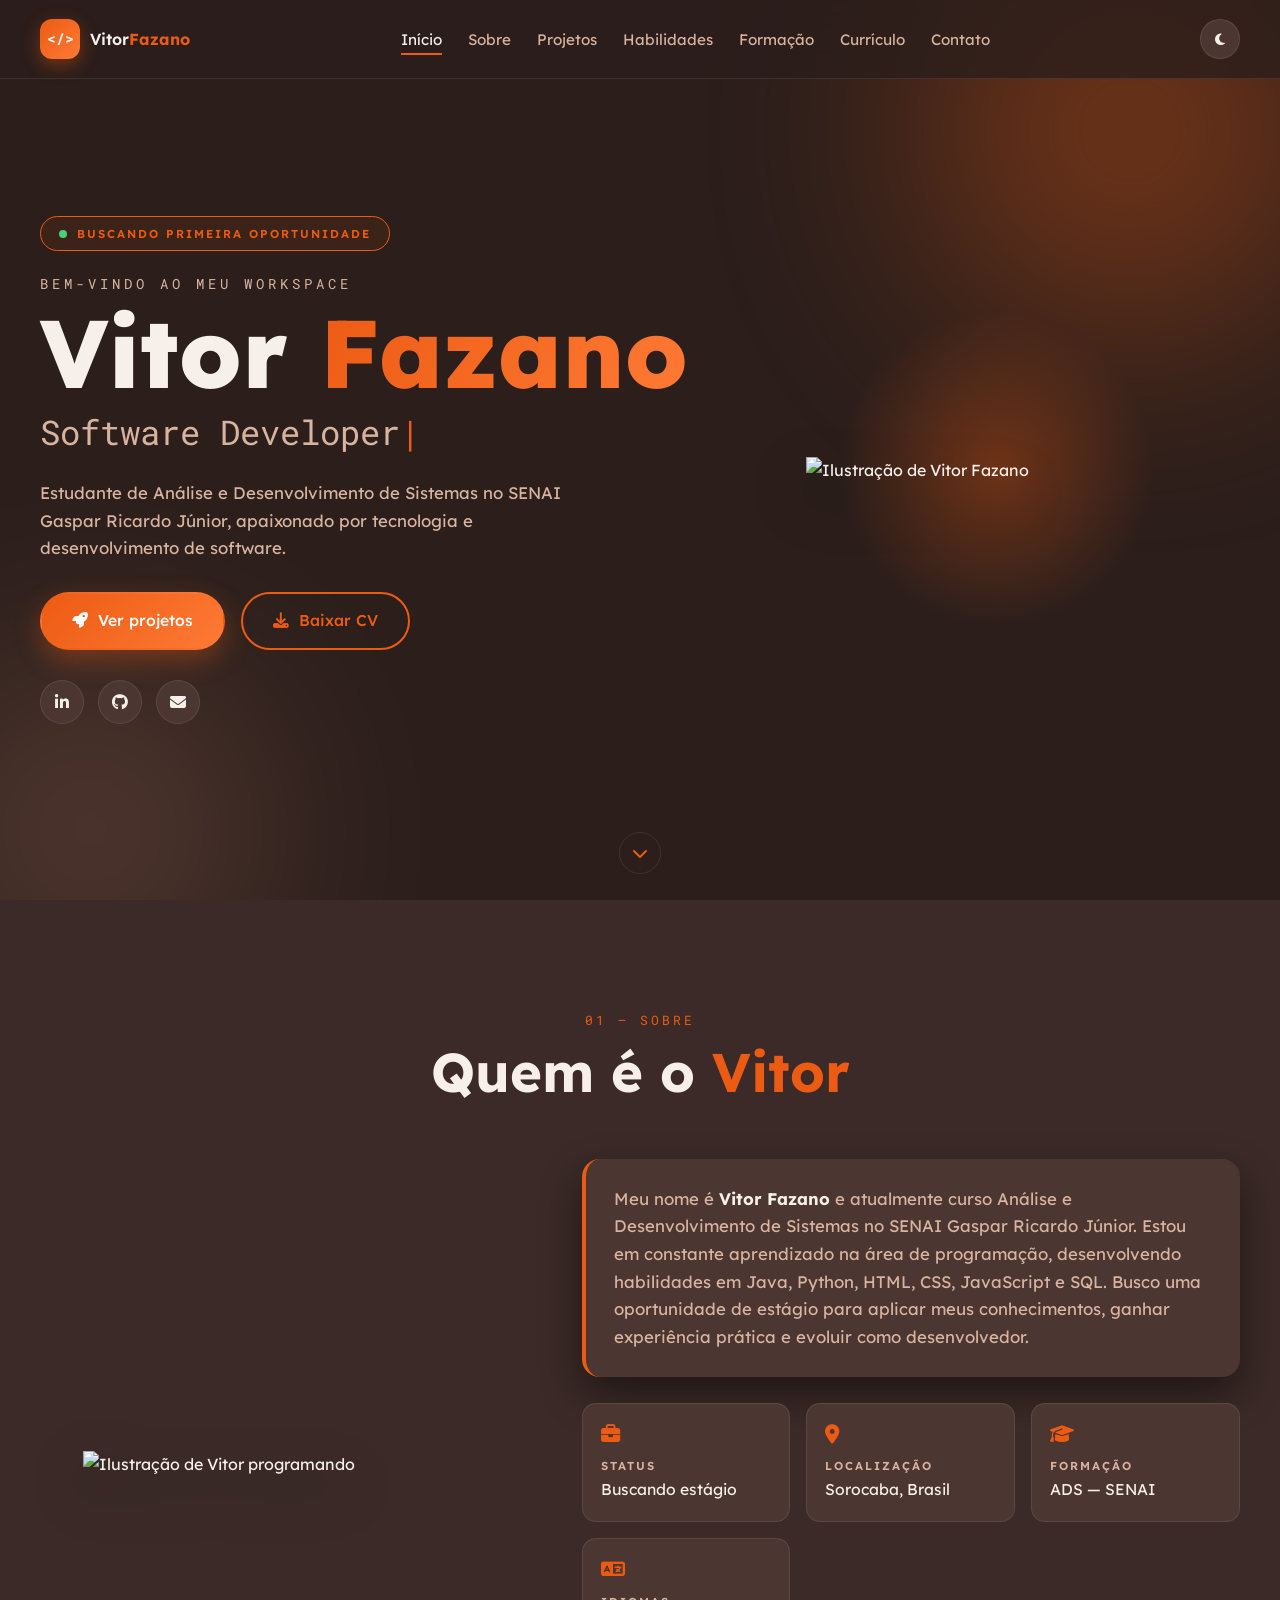
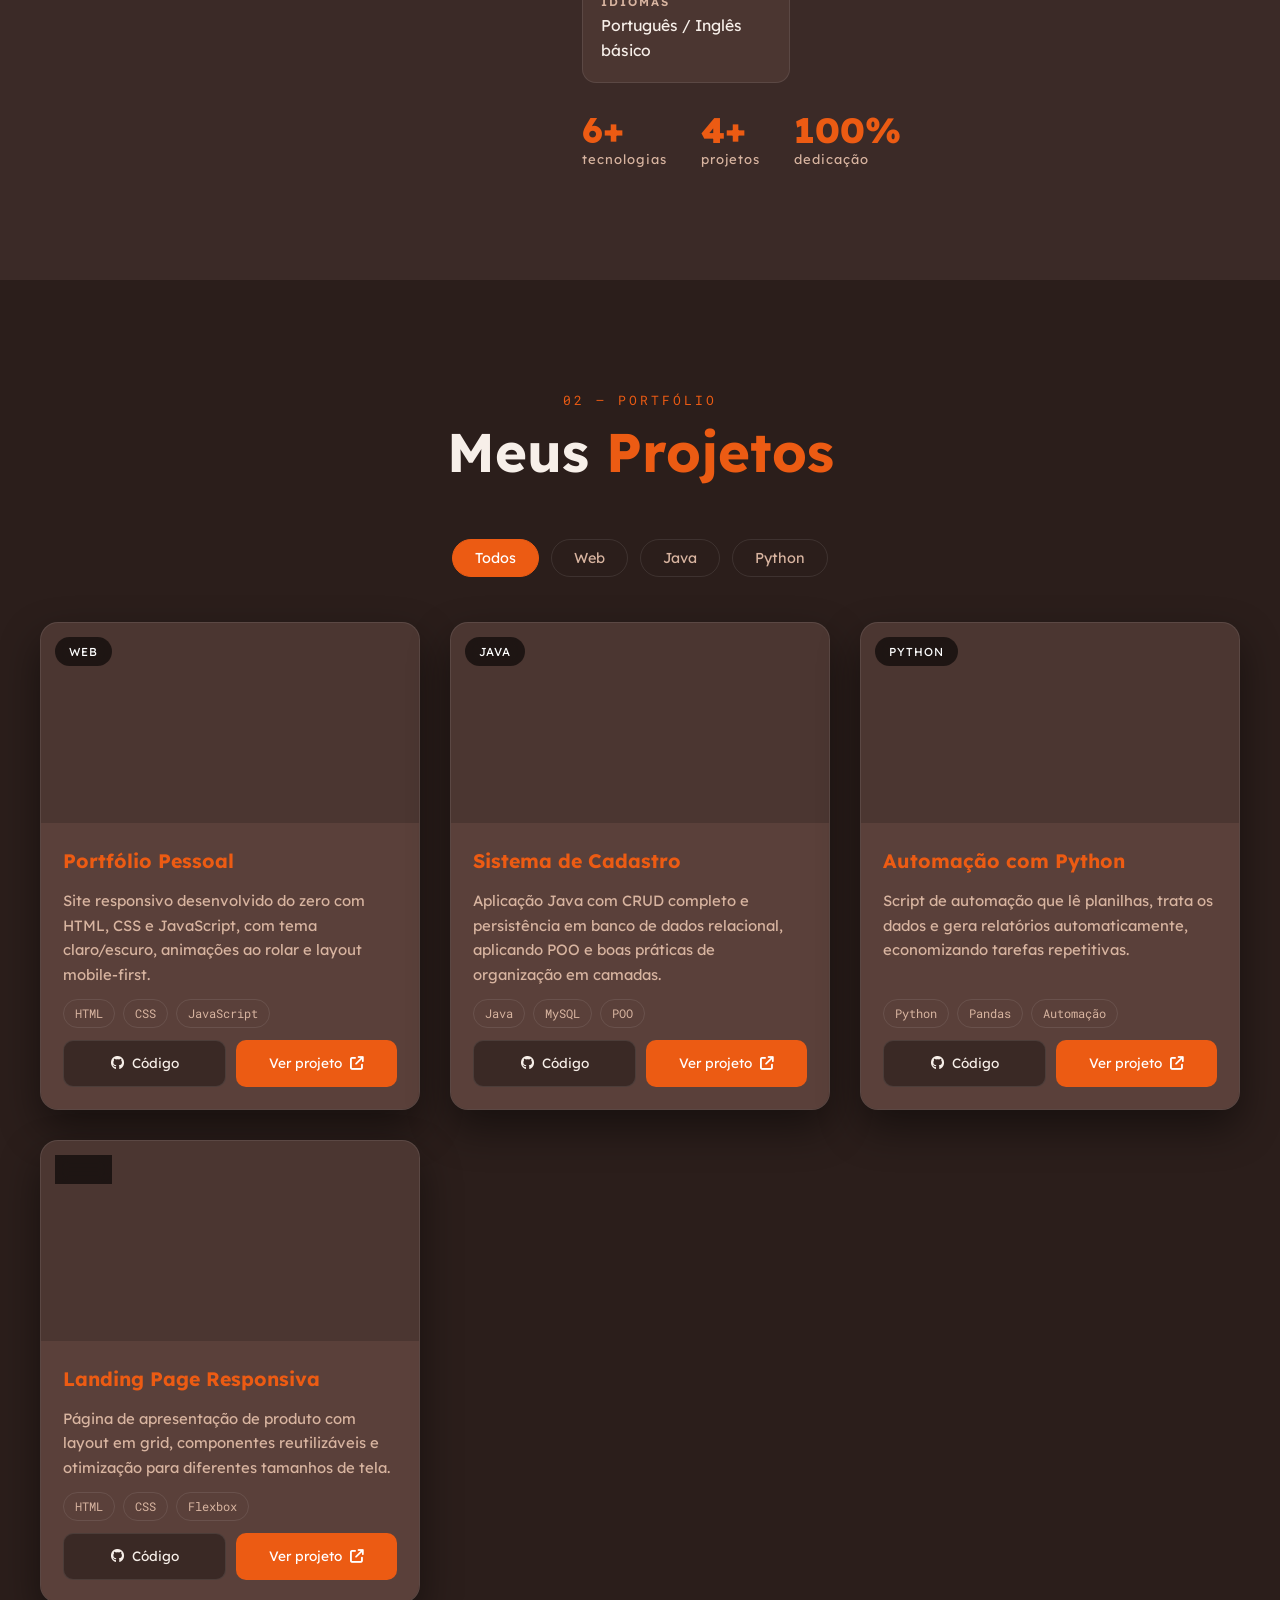
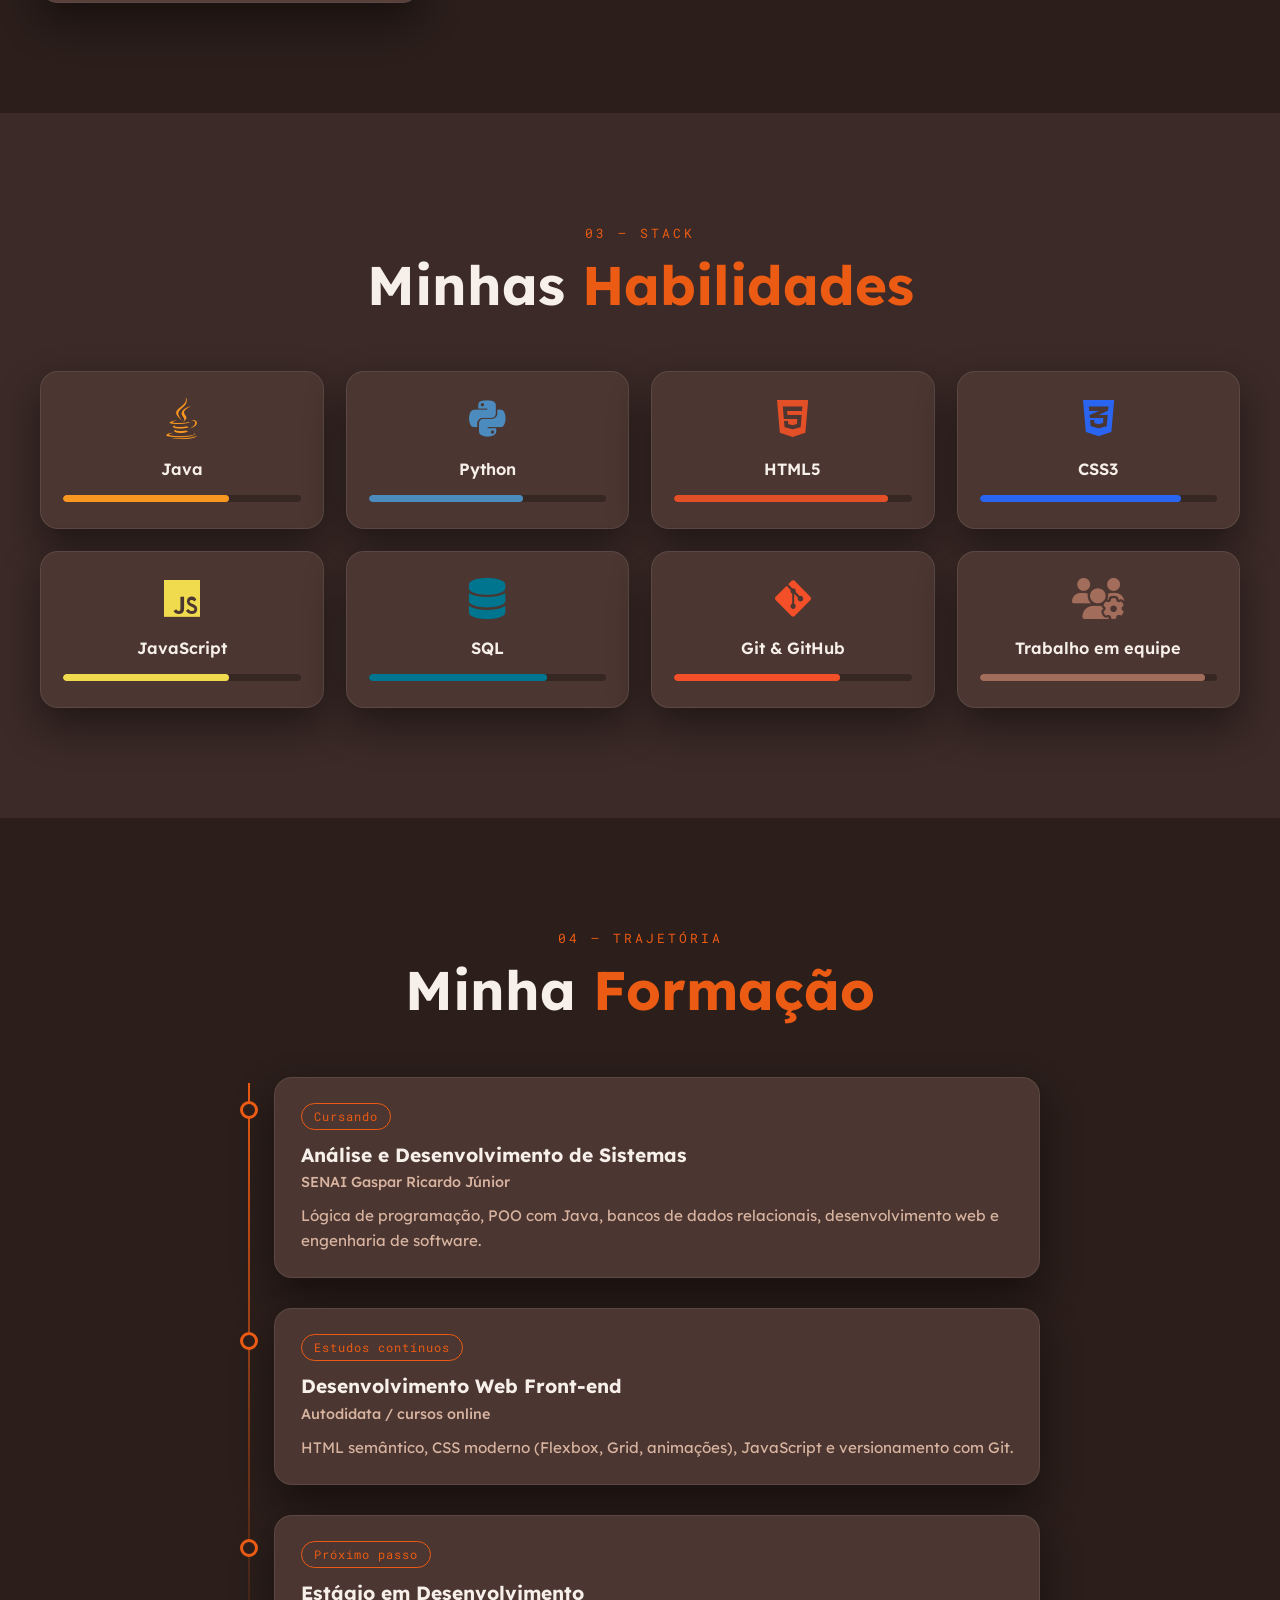
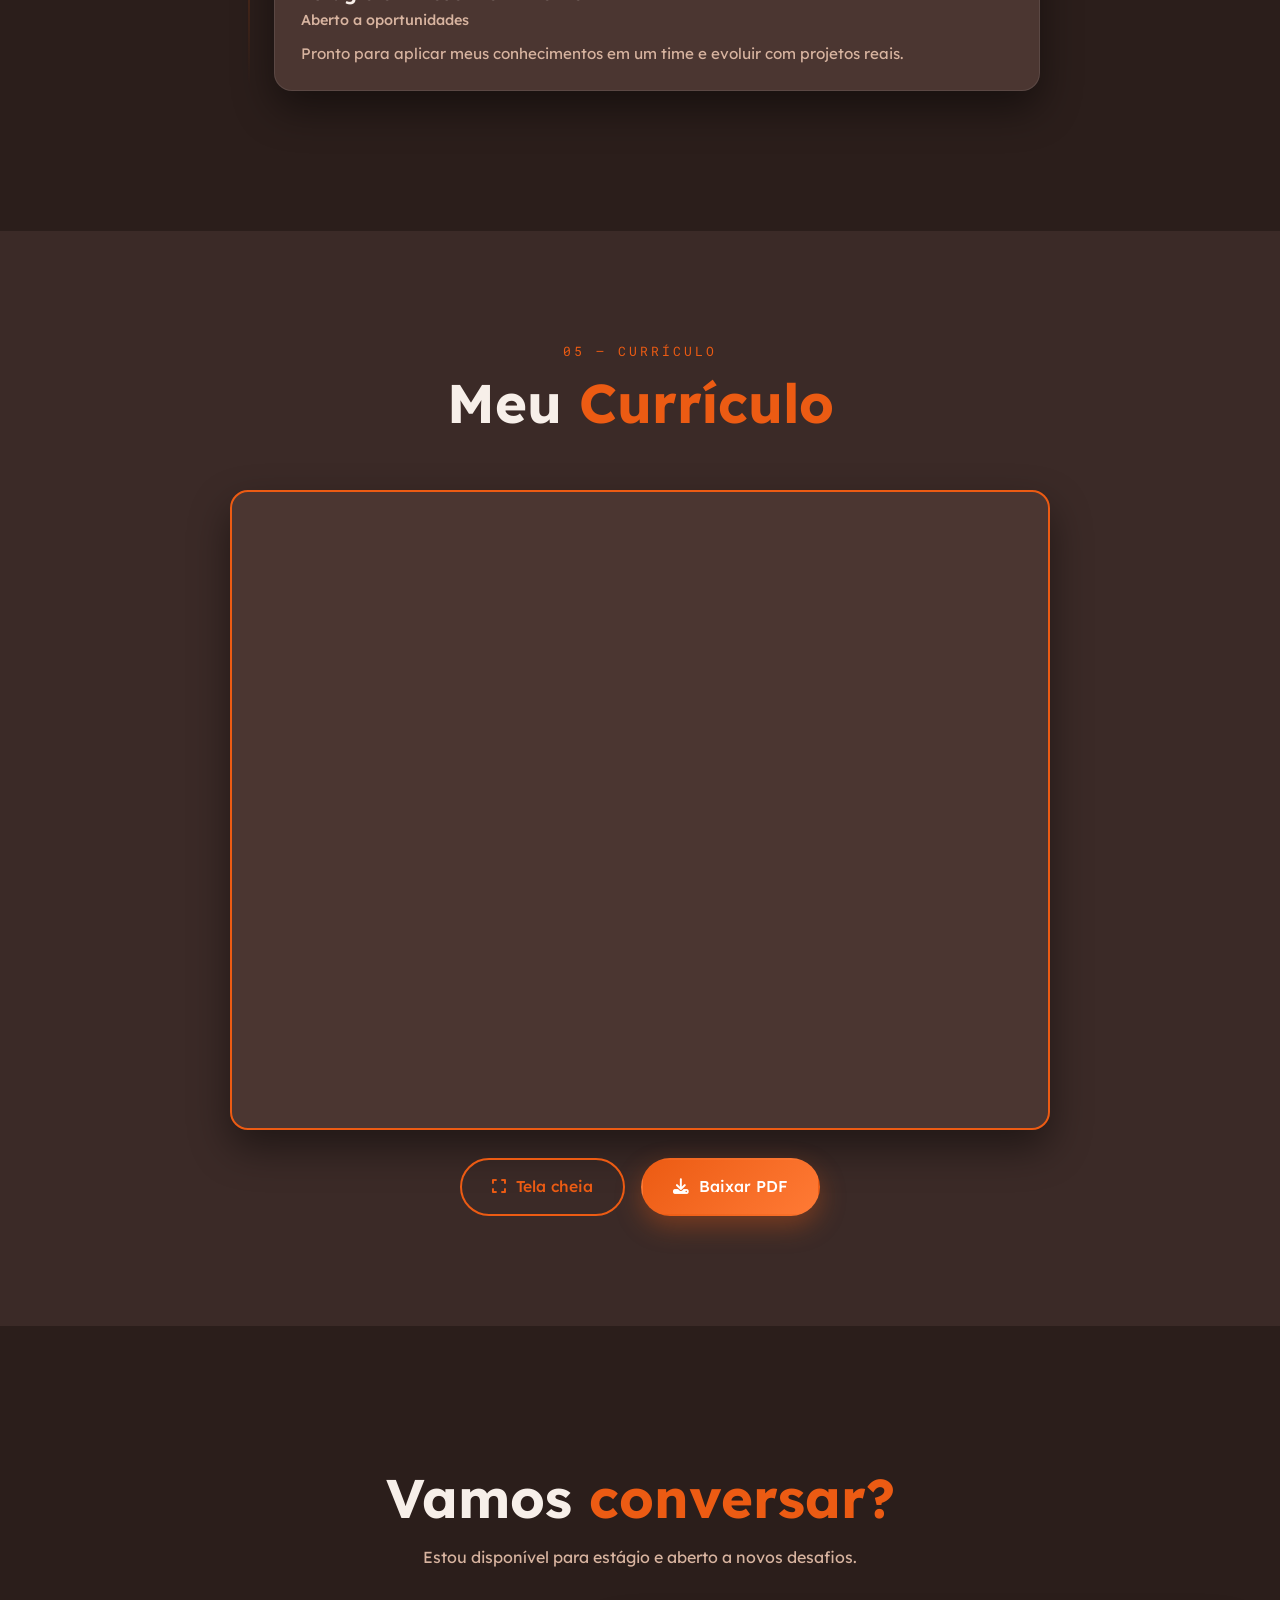
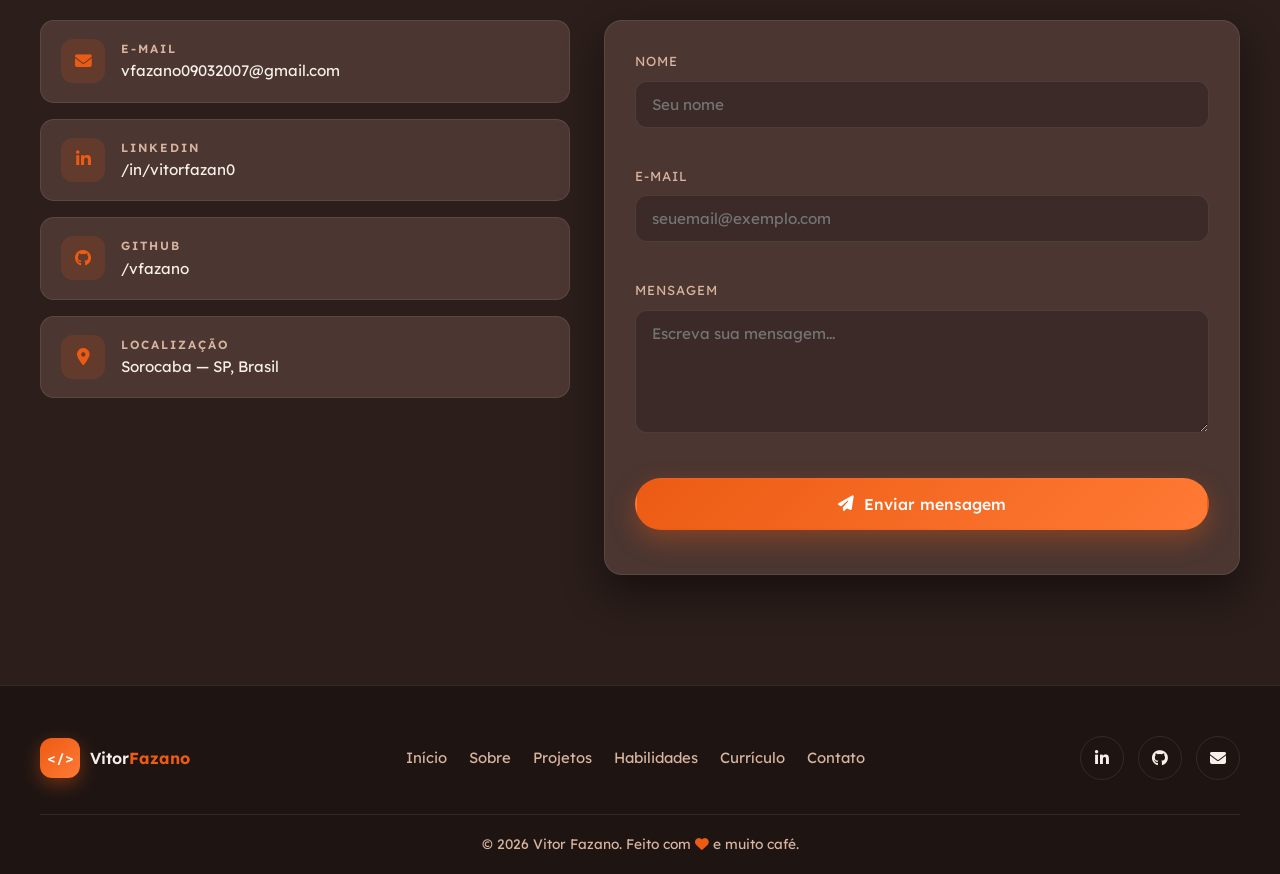
==== PortifolioFazano/index.html @ 81875c65 "Portfólio Fazano v2.0.0" ====
<!DOCTYPE html>
<html lang="pt-br" data-theme="dark">
 
<head>
    <meta charset="UTF-8">
    <meta name="viewport" content="width=device-width, initial-scale=1.0">
    <meta name="description"
        content="Portfólio de Vitor Fazano — Desenvolvedor de Software e estudante de Análise e Desenvolvimento de Sistemas no SENAI Gaspar Ricardo Júnior.">
    <meta name="author" content="Vitor Fazano">
    <meta property="og:title" content="Vitor Fazano | Software Developer">
    <meta property="og:description" content="Portfólio de projetos, habilidades e currículo de Vitor Fazano.">
    <meta property="og:type" content="website">
    <title>Vitor Fazano | Software Developer</title>
 
    <link rel="icon" type="image/svg+xml" href="img/favicon.svg">
    <link rel="preconnect" href="https://fonts.googleapis.com">
    <link rel="preconnect" href="https://fonts.gstatic.com" crossorigin>
    <link
        href="https://fonts.googleapis.com/css2?family=Lexend:wght@300..800&family=Roboto+Mono:wght@400;600&display=swap"
        rel="stylesheet">
    <link rel="stylesheet" href="https://cdnjs.cloudflare.com/ajax/libs/font-awesome/6.5.1/css/all.min.css">
    <link rel="stylesheet" href="style.css">
</head>
 
<body>
    <!-- barra de progresso de rolagem -->
    <div class="scroll-progress" id="scrollProgress"></div>
 
    <header id="header">
        <nav class="nav container">
            <a href="#inicio" class="logo" aria-label="Início">
                <span class="logo-mark">&lt;/&gt;</span>
                <span class="logo-text">Vitor<strong>Fazano</strong></span>
            </a>
 
            <ul class="nav-menu" id="navMenu">
                <li><a href="#inicio" class="nav-link active">Início</a></li>
                <li><a href="#sobre" class="nav-link">Sobre</a></li>
                <li><a href="#projetos" class="nav-link">Projetos</a></li>
                <li><a href="#habilidades" class="nav-link">Habilidades</a></li>
                <li><a href="#formacao" class="nav-link">Formação</a></li>
                <li><a href="#curriculo" class="nav-link">Currículo</a></li>
                <li><a href="#contato" class="nav-link">Contato</a></li>
            </ul>
 
            <div class="nav-actions">
                <button class="theme-toggle" id="themeToggle" aria-label="Alternar tema claro/escuro">
                    <i class="fa-solid fa-moon"></i>
                </button>
                <button class="nav-toggle" id="navToggle" aria-label="Abrir menu" aria-expanded="false">
                    <span></span><span></span><span></span>
                </button>
            </div>
        </nav>
    </header>
 
    <main>
        <!-- ============ INÍCIO ============ -->
        <section id="inicio" class="inicio">
            <div class="blob blob-1"></div>
            <div class="blob blob-2"></div>
 
            <div class="container inicio-grid">
                <div class="texto">
                    <span class="status" data-reveal>
                        <span class="status-dot"></span> BUSCANDO PRIMEIRA OPORTUNIDADE
                    </span>
                    <h3 data-reveal>BEM-VINDO AO MEU WORKSPACE</h3>
                    <h1 data-reveal>Vitor <span class="sobrenome">Fazano</span></h1>
                    <h2 data-reveal>
                        <span class="typing" id="typing"></span><span class="cursor-blink">|</span>
                    </h2>
                    <p data-reveal>
                        Estudante de Análise e Desenvolvimento de Sistemas no SENAI Gaspar Ricardo Júnior,
                        apaixonado por tecnologia e desenvolvimento de software.
                    </p>
 
                    <div class="hero-btns" data-reveal>
                        <a href="#projetos" class="btn btn-primary">
                            <i class="fa-solid fa-rocket"></i> Ver projetos
                        </a>
                        <a href="curriculo/curriculo-vitor-fazano.pdf" download class="btn btn-ghost">
                            <i class="fa-solid fa-download"></i> Baixar CV
                        </a>
                    </div>
 
                    <div class="hero-social" data-reveal>
                        <a href="https://www.linkedin.com/in/vitorfazan0/" target="_blank" rel="noopener"
                            aria-label="LinkedIn"><i class="fa-brands fa-linkedin-in"></i></a>
                        <a href="https://github.com/vfazano" target="_blank" rel="noopener" aria-label="GitHub"><i
                                class="fa-brands fa-github"></i></a>
                        <a href="mailto:vfazano09032007@gmail.com" aria-label="E-mail"><i
                                class="fa-solid fa-envelope"></i></a>
                    </div>
                </div>
 
                <div class="foto" data-reveal>
                    <div class="foto-glow"></div>
                 
                    <img class="img-move" src="img/Desenho_Fazanosf.png" alt="Ilustração de Vitor Fazano">
                </div>
            </div>
 
            <a href="#sobre" class="scroll-down" aria-label="Rolar para baixo">
                <i class="fa-solid fa-chevron-down"></i>
            </a>
        </section>
 
        <!-- ============ SOBRE ============ -->
        <section id="sobre" class="sobre section">
            <div class="container">
                <p class="section-tag" data-reveal>01 — Sobre</p>
                <h2 class="section-title" data-reveal>Quem é o <span>Vitor</span></h2>
 
                <div class="sobre-grid">
                    <div class="img-sobre" data-reveal>
                                       <img class="img-move2" src="img/desenho_fazano2.png" alt="Ilustração de Vitor programando" loading="lazy">
                    </div>
 
                    <div class="sobre-conteudo" data-reveal>
                        <p class="descricao">
                            Meu nome é <strong>Vitor Fazano</strong> e atualmente curso Análise e Desenvolvimento de
                            Sistemas no SENAI Gaspar Ricardo Júnior. Estou em constante aprendizado na área de
                            programação, desenvolvendo habilidades em Java, Python, HTML, CSS, JavaScript e SQL.
                            Busco uma oportunidade de estágio para aplicar meus conhecimentos, ganhar experiência
                            prática e evoluir como desenvolvedor.
                        </p>
 
                        <div class="info-cards">
                            <div class="info-card">
                                <i class="fa-solid fa-briefcase"></i>
                                <h4>Status</h4>
                                <p>Buscando estágio</p>
                            </div>
                            <div class="info-card">
                                <i class="fa-solid fa-location-dot"></i>
                                <h4>Localização</h4>
                                <p>Sorocaba, Brasil</p>
                            </div>
                            <div class="info-card">
                                <i class="fa-solid fa-graduation-cap"></i>
                                <h4>Formação</h4>
                                <p>ADS — SENAI</p>
                            </div>
                            <div class="info-card">
                                <i class="fa-solid fa-language"></i>
                                <h4>Idiomas</h4>
                                <p>Português / Inglês básico</p>
                            </div>
                        </div>
 
                        <div class="stats">
                            <div class="stat"><span class="stat-num" data-count="6">0</span><small>tecnologias</small>
                            </div>
                            <div class="stat"><span class="stat-num" data-count="4">0</span><small>projetos</small>
                            </div>
                            <div class="stat"><span class="stat-num" data-count="100"
                                    data-suffix="%">0</span><small>dedicação</small></div>
                        </div>
                    </div>
                </div>
            </div>
        </section>
 
        <!-- ============ PROJETOS ============ -->
        <section id="projetos" class="projetos section">
            <div class="container">
                <p class="section-tag" data-reveal>02 — Portfólio</p>
                <h2 class="section-title" data-reveal>Meus <span>Projetos</span></h2>
 
                <div class="filtros" data-reveal>
                    <button class="filtro ativo" data-filtro="todos">Todos</button>
                    <button class="filtro" data-filtro="web">Web</button>
                    <button class="filtro" data-filtro="java">Java</button>
                    <button class="filtro" data-filtro="python">Python</button>
                </div>
 
                <div class="container-projetos" id="gridProjetos">
                    <article class="card-projeto" data-cat="web" data-reveal>
                                    <div class="card-img" style="background-image:url('img/foto_portifolio.png')">
                            <span class="card-badge">Web</span>
                        </div>
                        <div class="card-info">
                            <h3>Portfólio Pessoal</h3>
                            <p>Site responsivo desenvolvido do zero com HTML, CSS e JavaScript, com tema claro/escuro,
                                animações ao rolar e layout mobile-first.</p>
                            <div class="tags"><span>HTML</span><span>CSS</span><span>JavaScript</span></div>
                             <div class="botoes">
                                <a href="#" class="btn-card github" target="_blank" rel="noopener"><i
                                        class="fa-brands fa-github"></i> Código</a>
                                
                                <a href="#" class="btn-card site" target="_blank" rel="noopener">Ver projeto <i
                                        class="fa-solid fa-arrow-up-right-from-square"></i></a>
                            </div>
                        </div>
                    </article>
 
                    <article class="card-projeto" data-cat="java" data-reveal>
                        <div class="card-img" style="background-image:url('img/foto_java.png">
                            <span class="card-badge">Java</span>
                        </div>
                        <div class="card-info">
                            <h3>Sistema de Cadastro</h3>
                            <p>Aplicação Java com CRUD completo e persistência em banco de dados relacional, aplicando
                                POO e boas práticas de organização em camadas.</p>
                            <div class="tags"><span>Java</span><span>MySQL</span><span>POO</span></div>
                            <div class="botoes">
                                <a href="#" class="btn-card github" target="_blank" rel="noopener"><i
                                        class="fa-brands fa-github"></i> Código</a>
                                <a href="#" class="btn-card site" target="_blank" rel="noopener">Ver projeto <i
                                        class="fa-solid fa-arrow-up-right-from-square"></i></a>
                            </div>
                        </div>
                    </article>
 
                    <article class="card-projeto" data-cat="python" data-reveal>
                        <div class="card-img" style="background-image:url('img/projeto-3.svg')">
                            <span class="card-badge">Python</span>
                        </div>
                        <div class="card-info">
                            <h3>Automação com Python</h3>
                            <p>Script de automação que lê planilhas, trata os dados e gera relatórios automaticamente,
                                economizando tarefas repetitivas.</p>
                            <div class="tags"><span>Python</span><span>Pandas</span><span>Automação</span></div>
                            <div class="botoes">
                                <a href="#" class="btn-card github" target="_blank" rel="noopener"><i
                                        class="fa-brands fa-github"></i> Código</a>
                                <a href="#" class="btn-card site" target="_blank" rel="noopener">Ver projeto <i
                                        class="fa-solid fa-arrow-up-right-from-square"></i></a>
                            </div>
                        </div>
                    </article>
 
                    <article class="card-projeto" data-cat="web" data-reveal>
                        <div class="card-img" style="background-image:url('img/projeto-4.svg')">
                            <span class="card-badge">Web</span>
                        </div>
                        <div class="card-info">
                            <h3>Landing Page Responsiva</h3>
                            <p>Página de apresentação de produto com layout em grid, componentes reutilizáveis e
                                otimização para diferentes tamanhos de tela.</p>
                            <div class="tags"><span>HTML</span><span>CSS</span><span>Flexbox</span></div>
                            <div class="botoes">
                                <a href="#" class="btn-card github" target="_blank" rel="noopener"><i
                                        class="fa-brands fa-github"></i> Código</a>
                                <a href="#" class="btn-card site" target="_blank" rel="noopener">Ver projeto <i
                                        class="fa-solid fa-arrow-up-right-from-square"></i></a>
                            </div>
                        </div>
                    </article>
                </div>
            </div>
        </section>
 
        <!-- ============ HABILIDADES ============ -->
        <section id="habilidades" class="habilidades section">
            <div class="container">
                <p class="section-tag" data-reveal>03 — Stack</p>
                <h2 class="section-title" data-reveal>Minhas <span>Habilidades</span></h2>
 
                <div class="skills">
                    <div class="skill" data-reveal style="--skill:#f89820">
                        <i class="fa-brands fa-java"></i>
                        <h4>Java</h4>
                        <div class="bar"><span data-level="70"></span></div>
                    </div>
                    <div class="skill" data-reveal style="--skill:#4b8bbe">
                        <i class="fa-brands fa-python"></i>
                        <h4>Python</h4>
                        <div class="bar"><span data-level="65"></span></div>
                    </div>
                    <div class="skill" data-reveal style="--skill:#e34f26">
                        <i class="fa-brands fa-html5"></i>
                        <h4>HTML5</h4>
                        <div class="bar"><span data-level="90"></span></div>
                    </div>
                    <div class="skill" data-reveal style="--skill:#2965f1">
                        <i class="fa-brands fa-css3-alt"></i>
                        <h4>CSS3</h4>
                        <div class="bar"><span data-level="85"></span></div>
                    </div>
                    <div class="skill" data-reveal style="--skill:#f0db4f">
                        <i class="fa-brands fa-js"></i>
                        <h4>JavaScript</h4>
                        <div class="bar"><span data-level="70"></span></div>
                    </div>
                    <div class="skill" data-reveal style="--skill:#00758f">
                        <i class="fa-solid fa-database"></i>
                        <h4>SQL</h4>
                        <div class="bar"><span data-level="75"></span></div>
                    </div>
                    <div class="skill" data-reveal style="--skill:#f34f29">
                        <i class="fa-brands fa-git-alt"></i>
                        <h4>Git &amp; GitHub</h4>
                        <div class="bar"><span data-level="70"></span></div>
                    </div>
                    <div class="skill" data-reveal style="--skill:#a36d5c">
                        <i class="fa-solid fa-users-gear"></i>
                        <h4>Trabalho em equipe</h4>
                        <div class="bar"><span data-level="95"></span></div>
                    </div>
                </div>
            </div>
        </section>
 
        <!-- ============ FORMAÇÃO ============ -->
        <section id="formacao" class="formacao section">
            <div class="container">
                <p class="section-tag" data-reveal>04 — Trajetória</p>
                <h2 class="section-title" data-reveal>Minha <span>Formação</span></h2>
 
                <div class="timeline">
                    <div class="timeline-item" data-reveal>
                        <div class="timeline-dot"></div>
                        <div class="timeline-card">
                            <span class="periodo">Cursando</span>
                            <h3>Análise e Desenvolvimento de Sistemas</h3>
                            <h4>SENAI Gaspar Ricardo Júnior</h4>
                            <p>Lógica de programação, POO com Java, bancos de dados relacionais, desenvolvimento web
                                e engenharia de software.</p>
                        </div>
                    </div>
 
                    <div class="timeline-item" data-reveal>
                        <div class="timeline-dot"></div>
                        <div class="timeline-card">
                            <span class="periodo">Estudos contínuos</span>
                            <h3>Desenvolvimento Web Front-end</h3>
                            <h4>Autodidata / cursos online</h4>
                            <p>HTML semântico, CSS moderno (Flexbox, Grid, animações), JavaScript e versionamento
                                com Git.</p>
                        </div>
                    </div>
 
                    <div class="timeline-item" data-reveal>
                        <div class="timeline-dot"></div>
                        <div class="timeline-card">
                            <span class="periodo">Próximo passo</span>
                            <h3>Estágio em Desenvolvimento</h3>
                            <h4>Aberto a oportunidades</h4>
                            <p>Pronto para aplicar meus conhecimentos em um time e evoluir com projetos reais.</p>
                        </div>
                    </div>
                </div>
 
               
            </div>
        </section>
 
        <!-- ============ CURRÍCULO ============ -->
<section id="curriculo" class="curriculo section">
  <div class="container">
    <p class="section-tag" data-reveal>05 — Currículo</p>
    <h2 class="section-title" data-reveal>Meu <span>Currículo</span></h2>

    <div class="curriculo-container">
      <div class="curriculo-box" data-reveal>
        <iframe
          src="/PortifolioFazano/curriculo/curriculi-vitor-fazano0.pdf"
          title="Currículo de Vitor Fazano"
          loading="lazy">
        </iframe>
      </div>

      <div class="acoes-curriculo" data-reveal>
        <a href="/PortifolioFazano/curriculo/curriculi-vitor-fazano0.pdf"
           target="_blank"
           rel="noopener"
           class="btn btn-ghost">
          <i class="fa-solid fa-expand"></i>
          Tela cheia
        </a>

        <a href="/PortifolioFazano/curriculo/curriculi-vitor-fazano0.pdf"
           download
           class="btn btn-primary">
          <i class="fa-solid fa-download"></i>
          Baixar PDF
        </a>
      </div>
    </div>
  </div>
</section>
 
        <!-- ============ CONTATO ============ -->
        <section id="contato" class="contato section">
            <div class="container">
                <p class="section-tag" data-reveal>06 — Contato</p>
                <h2 class="section-title" data-reveal>Vamos <span>conversar?</span></h2>
                <p class="section-sub" data-reveal>Estou disponível para estágio e aberto a novos desafios.</p>
 
                <div class="contato-grid">
                    <div class="contato-info" data-reveal>
                        <a class="contato-item" href="mailto:vfazano09032007@gmail.com">
                            <i class="fa-solid fa-envelope"></i>
                            <div><h4>E-mail</h4><p>vfazano09032007@gmail.com</p></div>
                        </a>
                        <a class="contato-item" href="https://www.linkedin.com/in/vitorfazan0/" target="_blank"
                            rel="noopener">
                            <i class="fa-brands fa-linkedin-in"></i>
                            <div><h4>LinkedIn</h4><p>/in/vitorfazan0</p></div>
                        </a>
                        <a class="contato-item" href="https://github.com/vfazano" target="_blank" rel="noopener">
                            <i class="fa-brands fa-github"></i>
                            <div><h4>GitHub</h4><p>/vfazano</p></div>
                        </a>
                        <div class="contato-item">
                            <i class="fa-solid fa-location-dot"></i>
                            <div><h4>Localização</h4><p>Sorocaba — SP, Brasil</p></div>
                        </div>
                    </div>
 
                    <form class="contato-form" id="contatoForm" novalidate data-reveal>
                        <div class="campo">
                            <label for="nome">Nome</label>
                            <input type="text" id="nome" name="nome" placeholder="Seu nome" required>
                            <small class="erro"></small>
                        </div>
                        <div class="campo">
                            <label for="email">E-mail</label>
                            <input type="email" id="email" name="email" placeholder="seuemail@exemplo.com" required>
                            <small class="erro"></small>
                        </div>
                        <div class="campo">
                            <label for="mensagem">Mensagem</label>
                            <textarea id="mensagem" name="mensagem" rows="5" placeholder="Escreva sua mensagem..."
                                required></textarea>
                            <small class="erro"></small>
                        </div>
                        <button type="submit" class="btn btn-primary btn-block">
                            <i class="fa-solid fa-paper-plane"></i> Enviar mensagem
                        </button>
                        <p class="form-feedback" id="formFeedback"></p>
                    </form>
                </div>
            </div>
        </section>
    </main>
 
    <footer class="footer">
        <div class="container">
            <div class="footer-top">
                <a href="#inicio" class="logo">
                    <span class="logo-mark">&lt;/&gt;</span>
                    <span class="logo-text">Vitor<strong>Fazano</strong></span>
                </a>
 
                <nav class="footer-menu">
                    <a href="#inicio">Início</a>
                    <a href="#sobre">Sobre</a>
                    <a href="#projetos">Projetos</a>
                    <a href="#habilidades">Habilidades</a>
                    <a href="#curriculo">Currículo</a>
                    <a href="#contato">Contato</a>
                </nav>
 
                <div class="social-icons">
                    <a href="https://www.linkedin.com/in/vitorfazan0/" target="_blank" rel="noopener"
                        aria-label="LinkedIn"><i class="fa-brands fa-linkedin-in"></i></a>
                    <a href="https://github.com/vfazano" target="_blank" rel="noopener" aria-label="GitHub"><i
                            class="fa-brands fa-github"></i></a>
                    <a href="mailto:vfazano09032007@gmail.com" aria-label="E-mail"><i
                            class="fa-solid fa-envelope"></i></a>
                </div>
            </div>
 
            <div class="footer-bottom">
                <p>© <span id="ano"></span> Vitor Fazano. Feito com <i class="fa-solid fa-heart"></i> e muito café.</p>
            </div>
        </div>
    </footer>
 
    <a href="#inicio" class="back-to-top" id="backToTop" aria-label="Voltar ao topo">
        <i class="fa-solid fa-arrow-up"></i>
    </a>
 
    <script src="script.js"></script>
</body>
 <script>
  document.addEventListener('DOMContentLoaded', () => {
 
    /* ---------- MENU MOBILE ---------- */
    const navToggle = document.getElementById('navToggle');
    const navMenu = document.getElementById('navMenu');
 
    const fecharMenu = () => {
        navMenu.classList.remove('aberto');
        navToggle.classList.remove('ativo');
        navToggle.setAttribute('aria-expanded', 'false');
    };
 
    navToggle.addEventListener('click', () => {
        const aberto = navMenu.classList.toggle('aberto');
        navToggle.classList.toggle('ativo', aberto);
        navToggle.setAttribute('aria-expanded', String(aberto));
    });
 
    navMenu.querySelectorAll('a').forEach(link => link.addEventListener('click', fecharMenu));
 
    /* ---------- TEMA CLARO / ESCURO ---------- */
    const themeToggle = document.getElementById('themeToggle');
    const icone = themeToggle.querySelector('i');
 
    const aplicarTema = tema => {
        document.documentElement.setAttribute('data-theme', tema);
        icone.className = tema === 'dark' ? 'fa-solid fa-moon' : 'fa-solid fa-sun';
        localStorage.setItem('tema', tema);
    };
 
    aplicarTema(localStorage.getItem('tema') || 'dark');
 
    themeToggle.addEventListener('click', () => {
        const atual = document.documentElement.getAttribute('data-theme');
        aplicarTema(atual === 'dark' ? 'light' : 'dark');
    });
 
    /* ---------- HEADER + PROGRESSO + BACK TO TOP ---------- */
    const header = document.getElementById('header');
    const progresso = document.getElementById('scrollProgress');
    const backToTop = document.getElementById('backToTop');
 
    const aoRolar = () => {
        const y = window.scrollY;
        const total = document.documentElement.scrollHeight - window.innerHeight;
        header.classList.toggle('rolando', y > 30);
        backToTop.classList.toggle('visivel', y > 400);
        progresso.style.width = total > 0 ? `${(y / total) * 100}%` : '0%';
        marcarLinkAtivo();
    };
 
    window.addEventListener('scroll', aoRolar, { passive: true });
 
    /* ---------- LINK ATIVO NA NAVEGAÇÃO ---------- */
    const secoes = [...document.querySelectorAll('main section[id]')];
    const links = [...document.querySelectorAll('.nav-link')];
 
    function marcarLinkAtivo() {
        const pos = window.scrollY + 120;
        let atual = secoes[0]?.id;
        secoes.forEach(sec => {
            if (pos >= sec.offsetTop) atual = sec.id;
        });
        links.forEach(l => l.classList.toggle('active', l.getAttribute('href') === `#${atual}`));
    }
 
    /* ---------- EFEITO DE DIGITAÇÃO ---------- */
    const alvoTyping = document.getElementById('typing');
    const frases = ['Software Developer', 'Estudante de ADS', 'Front-end & Java', 'Em busca de estágio'];
    let iFrase = 0, iLetra = 0, apagando = false;
 
    function digitar() {
        const frase = frases[iFrase];
        alvoTyping.textContent = frase.slice(0, iLetra);
 
        if (!apagando && iLetra < frase.length) {
            iLetra++;
            setTimeout(digitar, 90);
        } else if (!apagando) {
            apagando = true;
            setTimeout(digitar, 1800);
        } else if (iLetra > 0) {
            iLetra--;
            setTimeout(digitar, 45);
        } else {
            apagando = false;
            iFrase = (iFrase + 1) % frases.length;
            setTimeout(digitar, 300);
        }
    }
    digitar();
 
    /* ---------- REVELAR AO ROLAR ---------- */
    const observador = new IntersectionObserver((entradas, obs) => {
        entradas.forEach(e => {
            if (!e.isIntersecting) return;
            e.target.classList.add('visivel');
            obs.unobserve(e.target);
        });
    }, { threshold: 0.15, rootMargin: '0px 0px -60px 0px' });
 
    document.querySelectorAll('[data-reveal]').forEach(el => observador.observe(el));
 
    /* ---------- BARRAS DE HABILIDADE ---------- */
    const obsSkills = new IntersectionObserver((entradas, obs) => {
        entradas.forEach(e => {
            if (!e.isIntersecting) return;
            const barra = e.target;
            barra.style.width = `${barra.dataset.level}%`;
            obs.unobserve(barra);
        });
    }, { threshold: 0.4 });
 
    document.querySelectorAll('.bar span').forEach(b => obsSkills.observe(b));
 
    /* ---------- CONTADORES ---------- */
    const obsContador = new IntersectionObserver((entradas, obs) => {
        entradas.forEach(e => {
            if (!e.isIntersecting) return;
            const el = e.target;
            const alvo = Number(el.dataset.count);
            const sufixo = el.dataset.suffix || '+';
            let atual = 0;
            const passo = Math.max(1, Math.round(alvo / 40));
            const timer = setInterval(() => {
                atual = Math.min(alvo, atual + passo);
                el.textContent = atual + sufixo;
                if (atual >= alvo) clearInterval(timer);
            }, 35);
            obs.unobserve(el);
        });
    }, { threshold: 0.6 });
 
    document.querySelectorAll('.stat-num').forEach(el => obsContador.observe(el));
 
    /* ---------- FILTRO DE PROJETOS ---------- */
    const filtros = document.querySelectorAll('.filtro');
    const cards = document.querySelectorAll('.card-projeto');
 
    filtros.forEach(btn => btn.addEventListener('click', () => {
        filtros.forEach(f => f.classList.remove('ativo'));
        btn.classList.add('ativo');
        const alvo = btn.dataset.filtro;
        cards.forEach(card => {
            const mostrar = alvo === 'todos' || card.dataset.cat === alvo;
            card.classList.toggle('escondido', !mostrar);
        });
    }));
 
    /* ---------- FORMULÁRIO DE CONTATO ---------- */
    const form = document.getElementById('contatoForm');
    const feedback = document.getElementById('formFeedback');
    const EMAIL = 'vfazano09032007@gmail.com';
 
    const mostrarErro = (campo, msg) => {
        campo.parentElement.querySelector('.erro').textContent = msg;
    };
 
    form.addEventListener('submit', ev => {
        ev.preventDefault();
        feedback.textContent = '';
 
        const nome = form.nome;
        const email = form.email;
        const mensagem = form.mensagem;
        let valido = true;
 
        [nome, email, mensagem].forEach(c => mostrarErro(c, ''));
 
        if (nome.value.trim().length < 2) {
            mostrarErro(nome, 'Digite seu nome.');
            valido = false;
        }
        if (!/^[^\s@]+@[^\s@]+\.[^\s@]{2,}$/.test(email.value.trim())) {
            mostrarErro(email, 'Digite um e-mail válido.');
            valido = false;
        }
        if (mensagem.value.trim().length < 10) {
            mostrarErro(mensagem, 'A mensagem precisa ter ao menos 10 caracteres.');
            valido = false;
        }
        if (!valido) return;
 
        const assunto = encodeURIComponent(`Contato pelo portfólio — ${nome.value.trim()}`);
        const corpo = encodeURIComponent(`${mensagem.value.trim()}\n\n---\n${nome.value.trim()} (${email.value.trim()})`);
        window.location.href = `mailto:${EMAIL}?subject=${assunto}&body=${corpo}`;
 
        feedback.textContent = 'Abrindo seu aplicativo de e-mail...';
        form.reset();
    });
 
    /* ---------- ANO DO RODAPÉ ---------- */
    document.getElementById('ano').textContent = new Date().getFullYear();
 
    aoRolar();
});
 </script>
 
</html>
---- PortifolioFazano/style.css ----
/* =====================================================
   PORTFÓLIO — VITOR FAZANO
   Paleta: marrom café + laranja (#EC5B13)
   ===================================================== */
 
:root {
    --laranja: #EC5B13;
    --laranja-claro: #ff7a35;
    --bg: #2b1e1b;
    --bg-2: #3b2a27;
    --surface: #4b3631;
    --surface-2: #5a403a;
    --texto: #f7efe9;
    --texto-suave: #d8b4a0;
    --borda: rgba(255, 255, 255, .09);
    --sombra: 0 18px 40px rgba(0, 0, 0, .45);
    --radius: 18px;
    --max: 1200px;
    --transicao: .35s cubic-bezier(.4, 0, .2, 1);
}
 
html[data-theme="light"] {
    --bg: #f7f1ec;
    --bg-2: #fffaf6;
    --surface: #ffffff;
    --surface-2: #fdf3ec;
    --texto: #2b1e1b;
    --texto-suave: #7a5c4e;
    --borda: rgba(43, 30, 27, .12);
    --sombra: 0 18px 40px rgba(120, 80, 60, .16);
}
 
* {
    margin: 0;
    padding: 0;
    box-sizing: border-box;
}
 
html {
    scroll-behavior: smooth;
    scroll-padding-top: 90px;
}
 
body {
    font-family: 'Lexend', system-ui, sans-serif;
    background: var(--bg);
    color: var(--texto);
    line-height: 1.65;
    overflow-x: hidden;
    transition: background var(--transicao), color var(--transicao);
}
 
img {
    max-width: 100%;
    height: auto;
    display: block;
}
 
a {
    text-decoration: none;
    color: inherit;
}
 
::selection {
    background: var(--laranja);
    color: #fff;
}
 
/* scrollbar */
::-webkit-scrollbar {
    width: 10px;
}
 
::-webkit-scrollbar-track {
    background: var(--bg-2);
}
 
::-webkit-scrollbar-thumb {
    background: var(--laranja);
    border-radius: 10px;
}
 
.container {
    width: min(100% - 3rem, var(--max));
    margin-inline: auto;
}
 
.section {
    padding: 110px 0;
    position: relative;
}
 
.section-tag {
    font-family: 'Roboto Mono', monospace;
    color: var(--laranja);
    letter-spacing: 3px;
    font-size: .8rem;
    text-transform: uppercase;
    text-align: center;
    margin-bottom: 10px;
}
 
.section-title {
    text-align: center;
    font-size: clamp(2rem, 5vw, 3.4rem);
    font-weight: 700;
    line-height: 1.15;
    margin-bottom: 14px;
}
 
.section-title span {
    color: var(--laranja);
}
 
.section-sub {
    text-align: center;
    color: var(--texto-suave);
    max-width: 620px;
    margin: 0 auto 50px;
}
 
.section-title+.sobre-grid,
.section-title+.container-projetos,
.section-title+.skills,
.section-title+.timeline,
.section-title+.curriculo-container,
.section-title+.filtros {
    margin-top: 55px;
}
 
/* ============ BARRA DE PROGRESSO ============ */
.scroll-progress {
    position: fixed;
    top: 0;
    left: 0;
    height: 3px;
    width: 0;
    background: linear-gradient(90deg, var(--laranja), var(--laranja-claro));
    z-index: 2000;
    transition: width .1s linear;
}
 
/* ============ HEADER ============ */
header {
    position: fixed;
    inset: 0 0 auto 0;
    z-index: 1000;
    backdrop-filter: blur(14px);
    background: color-mix(in srgb, var(--bg) 78%, transparent);
    border-bottom: 1px solid var(--borda);
    transition: var(--transicao);
}
 
header.rolando {
    box-shadow: 0 8px 30px rgba(0, 0, 0, .3);
    background: color-mix(in srgb, var(--bg) 94%, transparent);
}
 
.nav {
    display: flex;
    align-items: center;
    justify-content: space-between;
    gap: 20px;
    height: 78px;
}
 
.logo {
    display: flex;
    align-items: center;
    gap: 10px;
    font-weight: 600;
}
 
.logo-mark {
    display: grid;
    place-items: center;
    width: 40px;
    height: 40px;
    border-radius: 12px;
    background: linear-gradient(135deg, var(--laranja), var(--laranja-claro));
    color: #fff;
    font-family: 'Roboto Mono', monospace;
    font-size: .95rem;
    box-shadow: 0 6px 18px rgba(236, 91, 19, .4);
}
 
.logo-text strong {
    color: var(--laranja);
    font-weight: 700;
}
 
.nav-menu {
    display: flex;
    align-items: center;
    gap: 26px;
    list-style: none;
}
 
.nav-link {
    position: relative;
    font-size: .95rem;
    color: var(--texto-suave);
    padding: 6px 0;
    transition: color var(--transicao);
}
 
.nav-link::after {
    content: '';
    position: absolute;
    left: 0;
    bottom: 0;
    height: 2px;
    width: 0;
    background: var(--laranja);
    transition: width var(--transicao);
}
 
.nav-link:hover,
.nav-link.active {
    color: var(--texto);
}
 
.nav-link:hover::after,
.nav-link.active::after {
    width: 100%;
}
 
.nav-actions {
    display: flex;
    align-items: center;
    gap: 12px;
}
 
.theme-toggle {
    width: 40px;
    height: 40px;
    border-radius: 50%;
    border: 1px solid var(--borda);
    background: var(--surface);
    color: var(--texto);
    cursor: pointer;
    transition: var(--transicao);
}
 
.theme-toggle:hover {
    background: var(--laranja);
    color: #fff;
    transform: rotate(-20deg);
}
 
.nav-toggle {
    display: none;
    flex-direction: column;
    gap: 5px;
    width: 42px;
    height: 40px;
    align-items: center;
    justify-content: center;
    border: 1px solid var(--borda);
    border-radius: 12px;
    background: var(--surface);
    cursor: pointer;
}
 
.nav-toggle span {
    display: block;
    width: 20px;
    height: 2px;
    background: var(--texto);
    transition: var(--transicao);
}
 
.nav-toggle.ativo span:nth-child(1) {
    transform: translateY(7px) rotate(45deg);
}
 
.nav-toggle.ativo span:nth-child(2) {
    opacity: 0;
}
 
.nav-toggle.ativo span:nth-child(3) {
    transform: translateY(-7px) rotate(-45deg);
}
 
/* ============ BOTÕES ============ */
.btn {
    display: inline-flex;
    align-items: center;
    justify-content: center;
    gap: 10px;
    padding: 14px 30px;
    border-radius: 40px;
    font-size: .98rem;
    font-weight: 500;
    font-family: inherit;
    cursor: pointer;
    border: 2px solid transparent;
    transition: var(--transicao);
}
 
.btn-primary {
    background: linear-gradient(135deg, var(--laranja), var(--laranja-claro));
    color: #fff;
    box-shadow: 0 10px 26px rgba(236, 91, 19, .35);
}
 
.btn-primary:hover {
    transform: translateY(-4px);
    box-shadow: 0 16px 34px rgba(236, 91, 19, .5);
}
 
.btn-ghost {
    border-color: var(--laranja);
    color: var(--laranja);
    background: transparent;
}
 
.btn-ghost:hover {
    background: var(--laranja);
    color: #fff;
    transform: translateY(-4px);
}
 
.btn-block {
    width: 100%;
}
 
/* ============ INÍCIO ============ */
.inicio {
    position: relative;
    min-height: 100vh;
    display: flex;
    align-items: center;
    padding: 130px 0 90px;
    overflow: hidden;
}
 
.blob {
    position: absolute;
    border-radius: 50%;
    filter: blur(110px);
    opacity: .35;
    z-index: 0;
    animation: flutuar 9s ease-in-out infinite alternate;
}
 
.blob-1 {
    width: 420px;
    height: 420px;
    background: var(--laranja);
    top: -80px;
    right: -60px;
}
 
.blob-2 {
    width: 340px;
    height: 340px;
    background: #a36d5c;
    bottom: -100px;
    left: -80px;
    animation-delay: 2s;
}
 
.inicio-grid {
    position: relative;
    z-index: 1;
    display: grid;
    grid-template-columns: 1.15fr .85fr;
    align-items: center;
    gap: 50px;
}
 
.status {
    display: inline-flex;
    align-items: center;
    gap: 10px;
    padding: 7px 18px;
    border-radius: 30px;
    border: 1px solid var(--laranja);
    color: var(--laranja);
    font-size: .72rem;
    font-weight: 600;
    letter-spacing: 2px;
    background: rgba(236, 91, 19, .08);
}
 
.status-dot {
    width: 8px;
    height: 8px;
    border-radius: 50%;
    background: #46d17a;
    box-shadow: 0 0 0 0 rgba(70, 209, 122, .7);
    animation: pulsar 2s infinite;
}
 
@keyframes pulsar {
    70% {
        box-shadow: 0 0 0 10px rgba(70, 209, 122, 0);
    }
 
    100% {
        box-shadow: 0 0 0 0 rgba(70, 209, 122, 0);
    }
}
 
.texto h3 {
    margin-top: 22px;
    font-family: 'Roboto Mono', monospace;
    font-size: .85rem;
    letter-spacing: 4px;
    color: var(--texto-suave);
    font-weight: 400;
}
 
.texto h1 {
    font-size: clamp(2.8rem, 8vw, 6rem);
    line-height: 1.02;
    font-weight: 800;
    margin: 8px 0 4px;
}
 
.sobrenome {
    background: linear-gradient(120deg, var(--laranja), var(--laranja-claro));
    -webkit-background-clip: text;
    background-clip: text;
    color: transparent;
}
 
.texto h2 {
    font-size: clamp(1.2rem, 3vw, 2.1rem);
    color: var(--texto-suave);
    font-family: 'Roboto Mono', monospace;
    font-weight: 400;
    min-height: 2.6rem;
}
 
.cursor-blink {
    color: var(--laranja);
    animation: piscar 1s steps(2) infinite;
}
 
@keyframes piscar {
    50% {
        opacity: 0;
    }
}
 
.texto p {
    margin: 18px 0 30px;
    max-width: 560px;
    color: var(--texto-suave);
    font-size: 1.05rem;
}
 
.hero-btns {
    display: flex;
    flex-wrap: wrap;
    gap: 16px;
}
 
.hero-social {
    display: flex;
    gap: 14px;
    margin-top: 30px;
}
 
.hero-social a {
    width: 44px;
    height: 44px;
    display: grid;
    place-items: center;
    border-radius: 50%;
    border: 1px solid var(--borda);
    background: var(--surface);
    color: var(--texto);
    transition: var(--transicao);
}
 
.hero-social a:hover {
    background: var(--laranja);
    color: #fff;
    transform: translateY(-5px);
}
 
.foto {
    position: relative;
    display: grid;
    place-items: center;
}
 
.foto-glow {
    position: absolute;
    width: 320px;
    height: 320px;
    border-radius: 50%;
    background: radial-gradient(circle, rgba(236, 91, 19, .35), transparent 70%);
}
 
.img-move {
    position: relative;
    width: min(100%, 380px);
    animation: flutuar 3.5s ease-in-out infinite alternate;
    filter: drop-shadow(0 22px 30px rgba(0, 0, 0, .45));
}
 
@keyframes flutuar {
    from {
        transform: translateY(0);
    }
 
    to {
        transform: translateY(-22px);
    }
}
 
.scroll-down {
    position: absolute;
    bottom: 26px;
    left: 50%;
    transform: translateX(-50%);
    width: 42px;
    height: 42px;
    display: grid;
    place-items: center;
    border-radius: 50%;
    border: 1px solid var(--borda);
    color: var(--laranja);
    animation: descer 1.8s ease-in-out infinite;
    z-index: 2;
}
 
@keyframes descer {
 
    0%,
    100% {
        transform: translate(-50%, 0);
    }
 
    50% {
        transform: translate(-50%, 10px);
    }
}
 
/* ============ SOBRE ============ */
.sobre {
    background: var(--bg-2);
}
 
.sobre-grid {
    display: grid;
    grid-template-columns: .85fr 1.15fr;
    align-items: center;
    gap: 55px;
}
 
.img-sobre {
    display: grid;
    place-items: center;
}
 
.img-move2 {
    width: min(100%, 400px);
    animation: flutuar 4s ease-in-out infinite alternate;
    filter: drop-shadow(0 20px 28px rgba(0, 0, 0, .4));
}
 
.descricao {
    background: var(--surface);
    border-left: 4px solid var(--laranja);
    border-radius: var(--radius);
    padding: 26px 28px;
    font-size: 1.05rem;
    color: var(--texto-suave);
    box-shadow: var(--sombra);
}
 
.descricao strong {
    color: var(--texto);
}
 
.info-cards {
    display: grid;
    grid-template-columns: repeat(auto-fit, minmax(180px, 1fr));
    gap: 16px;
    margin-top: 26px;
}
 
.info-card {
    background: var(--surface);
    border: 1px solid var(--borda);
    border-radius: 14px;
    padding: 18px;
    transition: var(--transicao);
}
 
.info-card i {
    color: var(--laranja);
    font-size: 1.2rem;
}
 
.info-card h4 {
    font-size: .72rem;
    letter-spacing: 2px;
    text-transform: uppercase;
    color: var(--texto-suave);
    margin: 8px 0 2px;
    font-weight: 600;
}
 
.info-card p {
    font-size: .98rem;
}
 
.info-card:hover {
    transform: translateY(-6px);
    border-color: var(--laranja);
}
 
.stats {
    display: flex;
    flex-wrap: wrap;
    gap: 34px;
    margin-top: 30px;
}
 
.stat {
    display: flex;
    flex-direction: column;
}
 
.stat-num {
    font-size: 2.2rem;
    font-weight: 800;
    color: var(--laranja);
    line-height: 1;
}
 
.stat small {
    color: var(--texto-suave);
    font-size: .82rem;
    letter-spacing: 1px;
}
 
/* ============ PROJETOS ============ */
.filtros {
    display: flex;
    justify-content: center;
    flex-wrap: wrap;
    gap: 12px;
    margin-top: 30px;
}
 
.filtro {
    padding: 9px 22px;
    border-radius: 30px;
    border: 1px solid var(--borda);
    background: transparent;
    color: var(--texto-suave);
    font-family: inherit;
    font-size: .9rem;
    cursor: pointer;
    transition: var(--transicao);
}
 
.filtro:hover,
.filtro.ativo {
    background: var(--laranja);
    border-color: var(--laranja);
    color: #fff;
}
 
.container-projetos {
    display: grid;
    grid-template-columns: repeat(auto-fit, minmax(300px, 1fr));
    gap: 30px;
    margin-top: 45px;
}
 
.card-projeto {
    display: flex;
    flex-direction: column;
    background: var(--surface);
    border: 1px solid var(--borda);
    border-radius: var(--radius);
    overflow: hidden;
    box-shadow: var(--sombra);
    transition: var(--transicao);
}
 
.card-projeto.escondido {
    display: none;
}
 
.card-projeto:hover {
    transform: translateY(-10px);
    border-color: var(--laranja);
}
 
.card-img {
    position: relative;
    height: 200px;
    background-size: cover;
    background-position: center;
    transition: var(--transicao);
}
 
.card-projeto:hover .card-img {
    filter: saturate(1.2) brightness(1.05);
}
 
.card-badge {
    position: absolute;
    top: 14px;
    left: 14px;
    padding: 5px 14px;
    border-radius: 20px;
    background: rgba(0, 0, 0, .6);
    color: #fff;
    font-size: .72rem;
    letter-spacing: 1px;
    text-transform: uppercase;
    backdrop-filter: blur(6px);
}
 
.card-info {
    display: flex;
    flex-direction: column;
    gap: 12px;
    padding: 22px;
    flex: 1;
    background: var(--surface-2);
}
 
.card-info h3 {
    color: var(--laranja);
    font-size: 1.22rem;
}
 
.card-info p {
    color: var(--texto-suave);
    font-size: .93rem;
    flex: 1;
}
 
.tags {
    display: flex;
    flex-wrap: wrap;
    gap: 8px;
}
 
.tags span {
    font-family: 'Roboto Mono', monospace;
    font-size: .72rem;
    padding: 4px 11px;
    border-radius: 20px;
    border: 1px solid var(--borda);
    color: var(--texto-suave);
}
 
.botoes {
    display: flex;
    gap: 10px;
}
 
.btn-card {
    flex: 1;
    display: inline-flex;
    align-items: center;
    justify-content: center;
    gap: 8px;
    padding: 11px;
    border-radius: 10px;
    font-size: .85rem;
    transition: var(--transicao);
}
 
.github {
    background: rgba(0, 0, 0, .35);
    color: var(--texto);
    border: 1px solid var(--borda);
}
 
.github:hover {
    background: #000;
    color: #fff;
}
 
.site {
    background: var(--laranja);
    color: #fff;
}
 
.site:hover {
    background: var(--laranja-claro);
}
 
/* ============ HABILIDADES ============ */
.habilidades {
    background: var(--bg-2);
}
 
.skills {
    display: grid;
    grid-template-columns: repeat(auto-fit, minmax(230px, 1fr));
    gap: 22px;
    margin-top: 45px;
}
 
.skill {
    background: var(--surface);
    border: 1px solid var(--borda);
    border-radius: var(--radius);
    padding: 26px 22px;
    text-align: center;
    box-shadow: var(--sombra);
    transition: var(--transicao);
}
 
.skill i {
    font-size: 2.6rem;
    color: var(--skill, var(--laranja));
    transition: var(--transicao);
}
 
.skill h4 {
    margin: 14px 0 12px;
    font-size: 1.02rem;
    font-weight: 600;
}
 
.skill:hover {
    transform: translateY(-8px);
    border-color: var(--skill, var(--laranja));
    box-shadow: 0 18px 40px color-mix(in srgb, var(--skill, var(--laranja)) 28%, transparent);
}
 
.skill:hover i {
    transform: scale(1.15);
}
 
.bar {
    height: 7px;
    border-radius: 10px;
    background: rgba(0, 0, 0, .28);
    overflow: hidden;
}
 
.bar span {
    display: block;
    height: 100%;
    width: 0;
    border-radius: 10px;
    background: var(--skill, var(--laranja));
    transition: width 1.4s cubic-bezier(.2, .8, .2, 1);
}
 
/* ============ FORMAÇÃO ============ */
.timeline {
    position: relative;
    max-width: 800px;
    margin: 55px auto 0;
    padding-left: 34px;
}
 
.timeline::before {
    content: '';
    position: absolute;
    left: 8px;
    top: 6px;
    bottom: 6px;
    width: 2px;
    background: linear-gradient(var(--laranja), transparent);
}
 
.timeline-item {
    position: relative;
    margin-bottom: 30px;
}
 
.timeline-dot {
    position: absolute;
    left: -34px;
    top: 24px;
    width: 18px;
    height: 18px;
    border-radius: 50%;
    background: var(--bg);
    border: 3px solid var(--laranja);
}
 
.timeline-card {
    background: var(--surface);
    border: 1px solid var(--borda);
    border-radius: var(--radius);
    padding: 24px 26px;
    box-shadow: var(--sombra);
    transition: var(--transicao);
}
 
.timeline-card:hover {
    transform: translateX(8px);
    border-color: var(--laranja);
}
 
.periodo {
    display: inline-block;
    font-family: 'Roboto Mono', monospace;
    font-size: .72rem;
    letter-spacing: 1px;
    color: var(--laranja);
    border: 1px solid var(--laranja);
    padding: 3px 12px;
    border-radius: 20px;
    margin-bottom: 10px;
}
 
.timeline-card h3 {
    font-size: 1.2rem;
}
 
.timeline-card h4 {
    font-size: .9rem;
    color: var(--texto-suave);
    font-weight: 500;
    margin-bottom: 8px;
}
 
.timeline-card p {
    color: var(--texto-suave);
    font-size: .95rem;
}
 
.formacao-img {
    max-width: 800px;
    margin: 40px auto 0;
    border-radius: var(--radius);
    overflow: hidden;
    box-shadow: var(--sombra);
    border: 1px solid var(--borda);
}
 
/* ============ CURRÍCULO ============ */
.curriculo {
    background: var(--bg-2);
}
 
.curriculo-container {
    display: flex;
    flex-direction: column;
    align-items: center;
    gap: 28px;
    margin-top: 45px;
}
 
.curriculo-box {
    width: min(100%, 820px);
    height: 640px;
    border-radius: var(--radius);
    overflow: hidden;
    border: 2px solid var(--laranja);
    box-shadow: var(--sombra);
    transition: var(--transicao);
    background: var(--surface);
}
 
.curriculo-box:hover {
    transform: scale(1.01);
}
 
.curriculo-box iframe {
    width: 100%;
    height: 100%;
    border: none;
}
 
.acoes-curriculo {
    display: flex;
    flex-wrap: wrap;
    gap: 16px;
    justify-content: center;
}
 
/* ============ CONTATO ============ */
.contato-grid {
    display: grid;
    grid-template-columns: 1fr 1.2fr;
    gap: 34px;
    margin-top: 20px;
}
 
.contato-info {
    display: flex;
    flex-direction: column;
    gap: 16px;
}
 
.contato-item {
    display: flex;
    align-items: center;
    gap: 16px;
    background: var(--surface);
    border: 1px solid var(--borda);
    border-radius: 14px;
    padding: 18px 20px;
    transition: var(--transicao);
}
 
.contato-item i {
    display: grid;
    place-items: center;
    min-width: 44px;
    height: 44px;
    border-radius: 12px;
    background: rgba(236, 91, 19, .14);
    color: var(--laranja);
    font-size: 1.05rem;
}
 
.contato-item h4 {
    font-size: .74rem;
    letter-spacing: 2px;
    text-transform: uppercase;
    color: var(--texto-suave);
    font-weight: 600;
}
 
.contato-item p {
    font-size: .95rem;
    word-break: break-word;
}
 
a.contato-item:hover {
    transform: translateX(6px);
    border-color: var(--laranja);
}
 
.contato-form {
    background: var(--surface);
    border: 1px solid var(--borda);
    border-radius: var(--radius);
    padding: 30px;
    box-shadow: var(--sombra);
    text-align: left;
}
 
.campo {
    margin-bottom: 18px;
}
 
.campo label {
    display: block;
    font-size: .82rem;
    letter-spacing: 1px;
    text-transform: uppercase;
    color: var(--texto-suave);
    margin-bottom: 8px;
}
 
.campo input,
.campo textarea {
    width: 100%;
    padding: 13px 16px;
    border-radius: 12px;
    border: 1px solid var(--borda);
    background: var(--bg-2);
    color: var(--texto);
    font-family: inherit;
    font-size: .95rem;
    resize: vertical;
    transition: var(--transicao);
}
 
.campo input:focus,
.campo textarea:focus {
    outline: none;
    border-color: var(--laranja);
    box-shadow: 0 0 0 3px rgba(236, 91, 19, .18);
}
 
.campo .erro {
    display: block;
    min-height: 16px;
    color: #ff8080;
    font-size: .78rem;
    margin-top: 4px;
}
 
.form-feedback {
    margin-top: 14px;
    text-align: center;
    font-size: .92rem;
    color: #46d17a;
}
 
/* ============ FOOTER ============ */
.footer {
    background: color-mix(in srgb, var(--bg) 70%, #000 30%);
    border-top: 1px solid var(--borda);
    padding-top: 50px;
}
 
html[data-theme="light"] .footer {
    background: var(--surface-2);
}
 
.footer-top {
    display: flex;
    flex-wrap: wrap;
    align-items: center;
    justify-content: space-between;
    gap: 26px;
    padding-bottom: 34px;
}
 
.footer-menu {
    display: flex;
    flex-wrap: wrap;
    justify-content: center;
    gap: 22px;
}
 
.footer-menu a {
    color: var(--texto-suave);
    font-size: .93rem;
    transition: var(--transicao);
}
 
.footer-menu a:hover {
    color: var(--laranja);
}
 
.social-icons {
    display: flex;
    gap: 14px;
}
 
.social-icons a {
    width: 44px;
    height: 44px;
    display: grid;
    place-items: center;
    border-radius: 50%;
    border: 1px solid var(--borda);
    color: var(--texto);
    transition: var(--transicao);
}
 
.social-icons a:hover {
    background: var(--laranja);
    border-color: var(--laranja);
    color: #fff;
    transform: translateY(-5px);
}
 
.footer-bottom {
    border-top: 1px solid var(--borda);
    padding: 18px 0;
    text-align: center;
}
 
.footer-bottom p {
    color: var(--texto-suave);
    font-size: .86rem;
}
 
.footer-bottom i {
    color: var(--laranja);
}
 
/* ============ VOLTAR AO TOPO ============ */
.back-to-top {
    position: fixed;
    right: 22px;
    bottom: 22px;
    width: 48px;
    height: 48px;
    display: grid;
    place-items: center;
    border-radius: 50%;
    background: var(--laranja);
    color: #fff;
    box-shadow: 0 10px 26px rgba(236, 91, 19, .45);
    opacity: 0;
    visibility: hidden;
    transform: translateY(20px);
    transition: var(--transicao);
    z-index: 900;
}
 
.back-to-top.visivel {
    opacity: 1;
    visibility: visible;
    transform: translateY(0);
}
 
.back-to-top:hover {
    background: var(--laranja-claro);
}
 
/* ============ ANIMAÇÃO DE ENTRADA ============ */
[data-reveal] {
    opacity: 0;
    transform: translateY(34px);
    transition: opacity .7s ease, transform .7s ease;
}
 
[data-reveal].visivel {
    opacity: 1;
    transform: none;
}
 
@media (prefers-reduced-motion: reduce) {
 
    *,
    *::before,
    *::after {
        animation: none !important;
        transition-duration: .01ms !important;
    }
 
    [data-reveal] {
        opacity: 1;
        transform: none;
    }
}
 
/* =====================================================
   RESPONSIVIDADE
   ===================================================== */
 
@media (max-width: 992px) {
    .inicio-grid {
        grid-template-columns: 1fr;
        text-align: center;
        gap: 30px;
    }
 
    .inicio-grid .foto {
        order: -1;
    }
 
    .texto p {
        margin-inline: auto;
    }
 
    .hero-btns,
    .hero-social,
    .stats {
        justify-content: center;
    }
 
    .sobre-grid,
    .contato-grid {
        grid-template-columns: 1fr;
    }
 
    .img-move2 {
        width: min(100%, 320px);
    }
}
 
@media (max-width: 820px) {
    .nav-toggle {
        display: flex;
    }
 
    .nav-menu {
        position: fixed;
        top: 78px;
        right: 0;
        width: min(78%, 300px);
        height: calc(100vh - 78px);
        flex-direction: column;
        align-items: flex-start;
        gap: 6px;
        padding: 28px 26px;
        background: var(--bg-2);
        border-left: 1px solid var(--borda);
        box-shadow: -12px 0 40px rgba(0, 0, 0, .35);
        transform: translateX(110%);
        transition: transform var(--transicao);
        overflow-y: auto;
    }
 
    .nav-menu.aberto {
        transform: translateX(0);
    }
 
    .nav-menu li {
        width: 100%;
    }
 
    .nav-link {
        display: block;
        width: 100%;
        padding: 12px 0;
        font-size: 1.05rem;
        border-bottom: 1px solid var(--borda);
    }
 
    .section {
        padding: 80px 0;
    }
 
    .curriculo-box {
        height: 460px;
    }
}
 
@media (max-width: 560px) {
    .container {
        width: min(100% - 2rem, var(--max));
    }
 
    .logo-text {
        display: none;
    }
 
    .stats {
        gap: 22px;
    }
 
    .info-cards {
        grid-template-columns: 1fr 1fr;
    }
 
    .botoes {
        flex-direction: column;
    }
 
    .curriculo-box {
        height: 380px;
    }
 
    .footer-top {
        flex-direction: column;
        text-align: center;
    }
 
    .contato-form {
        padding: 22px;
    }
}
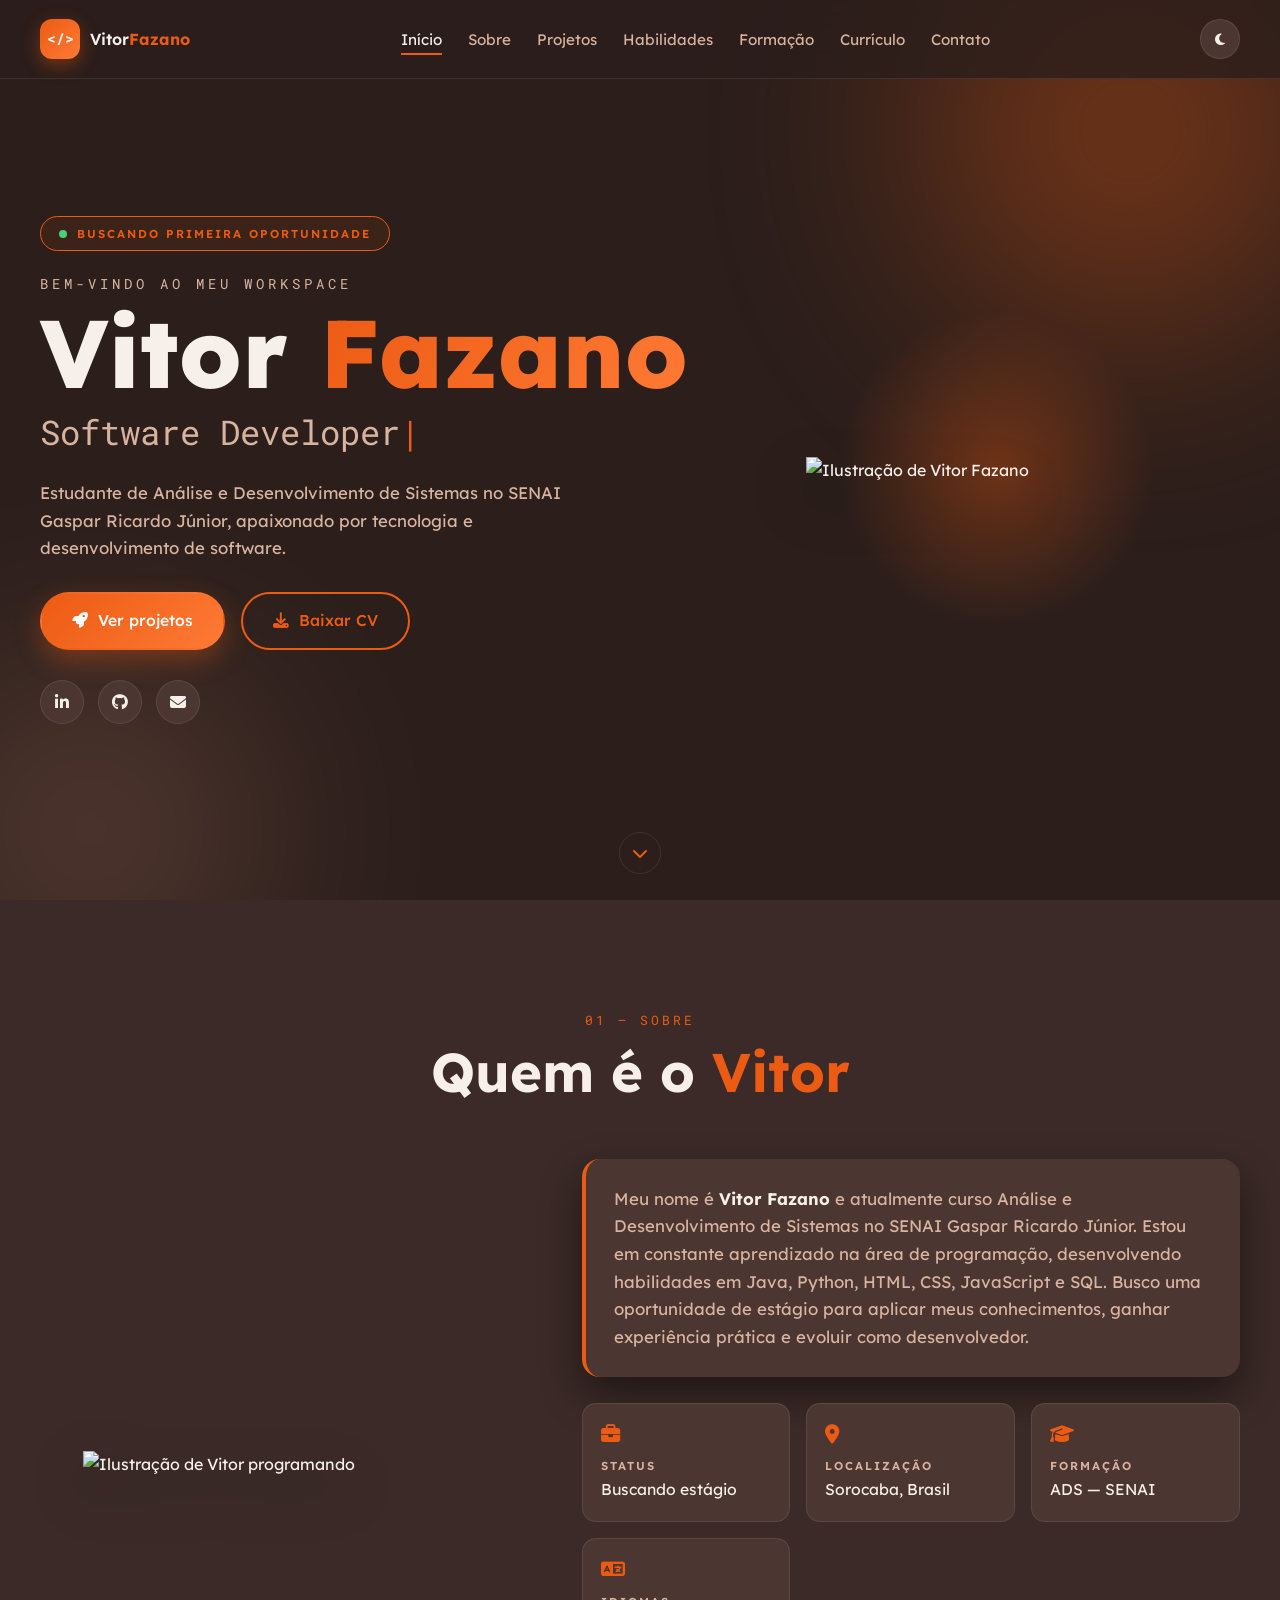
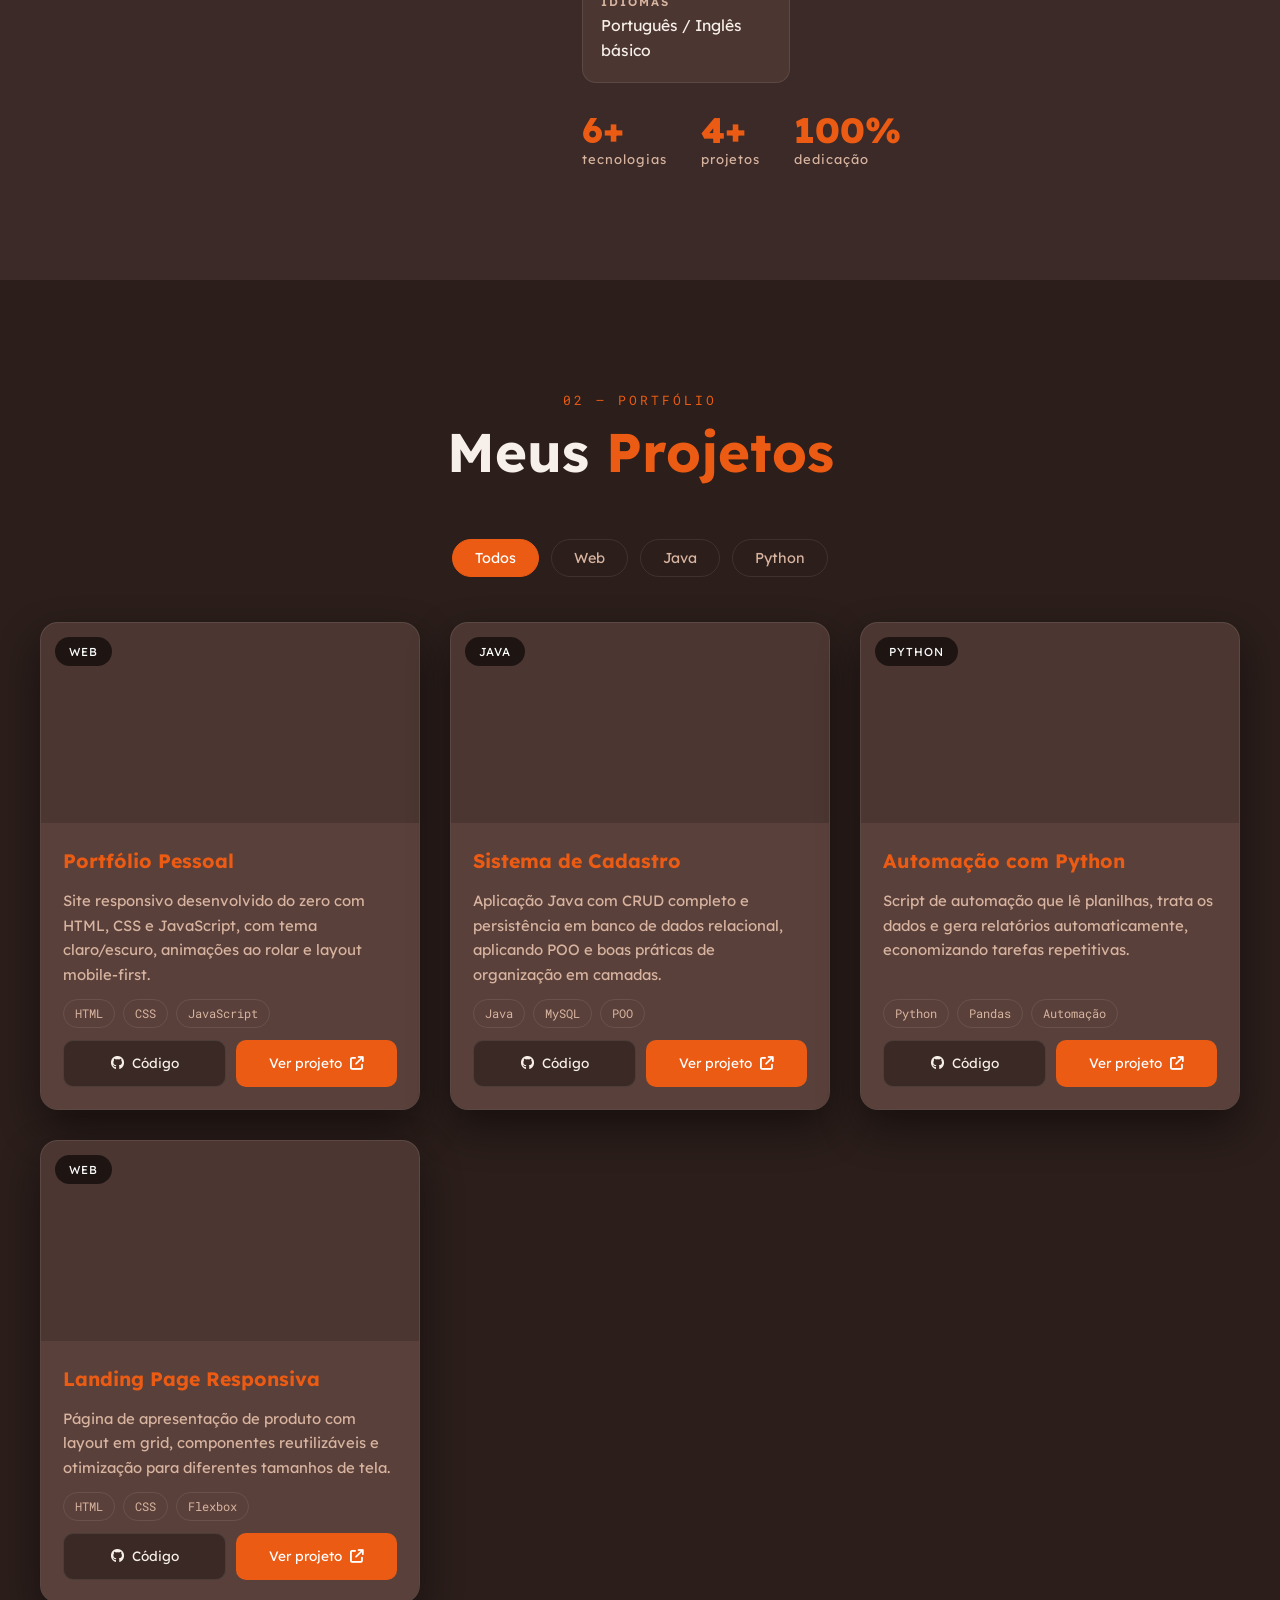
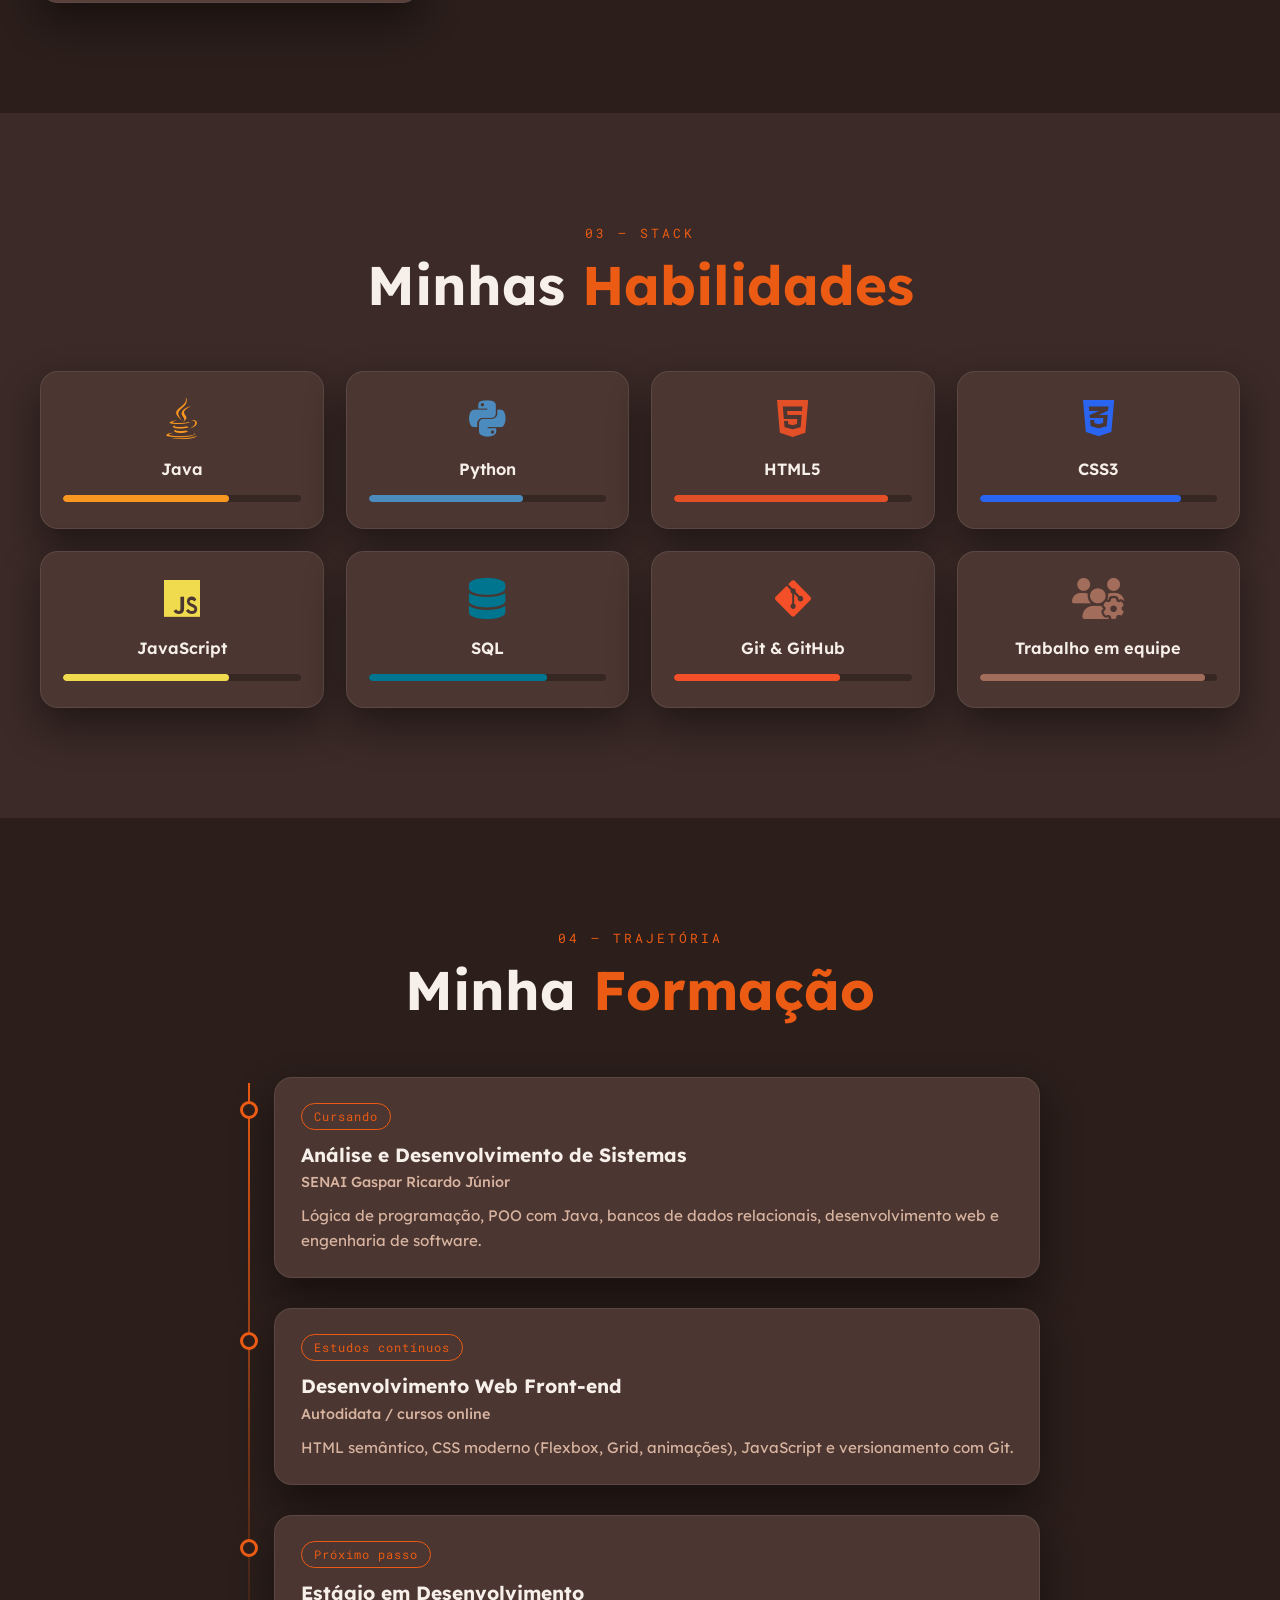
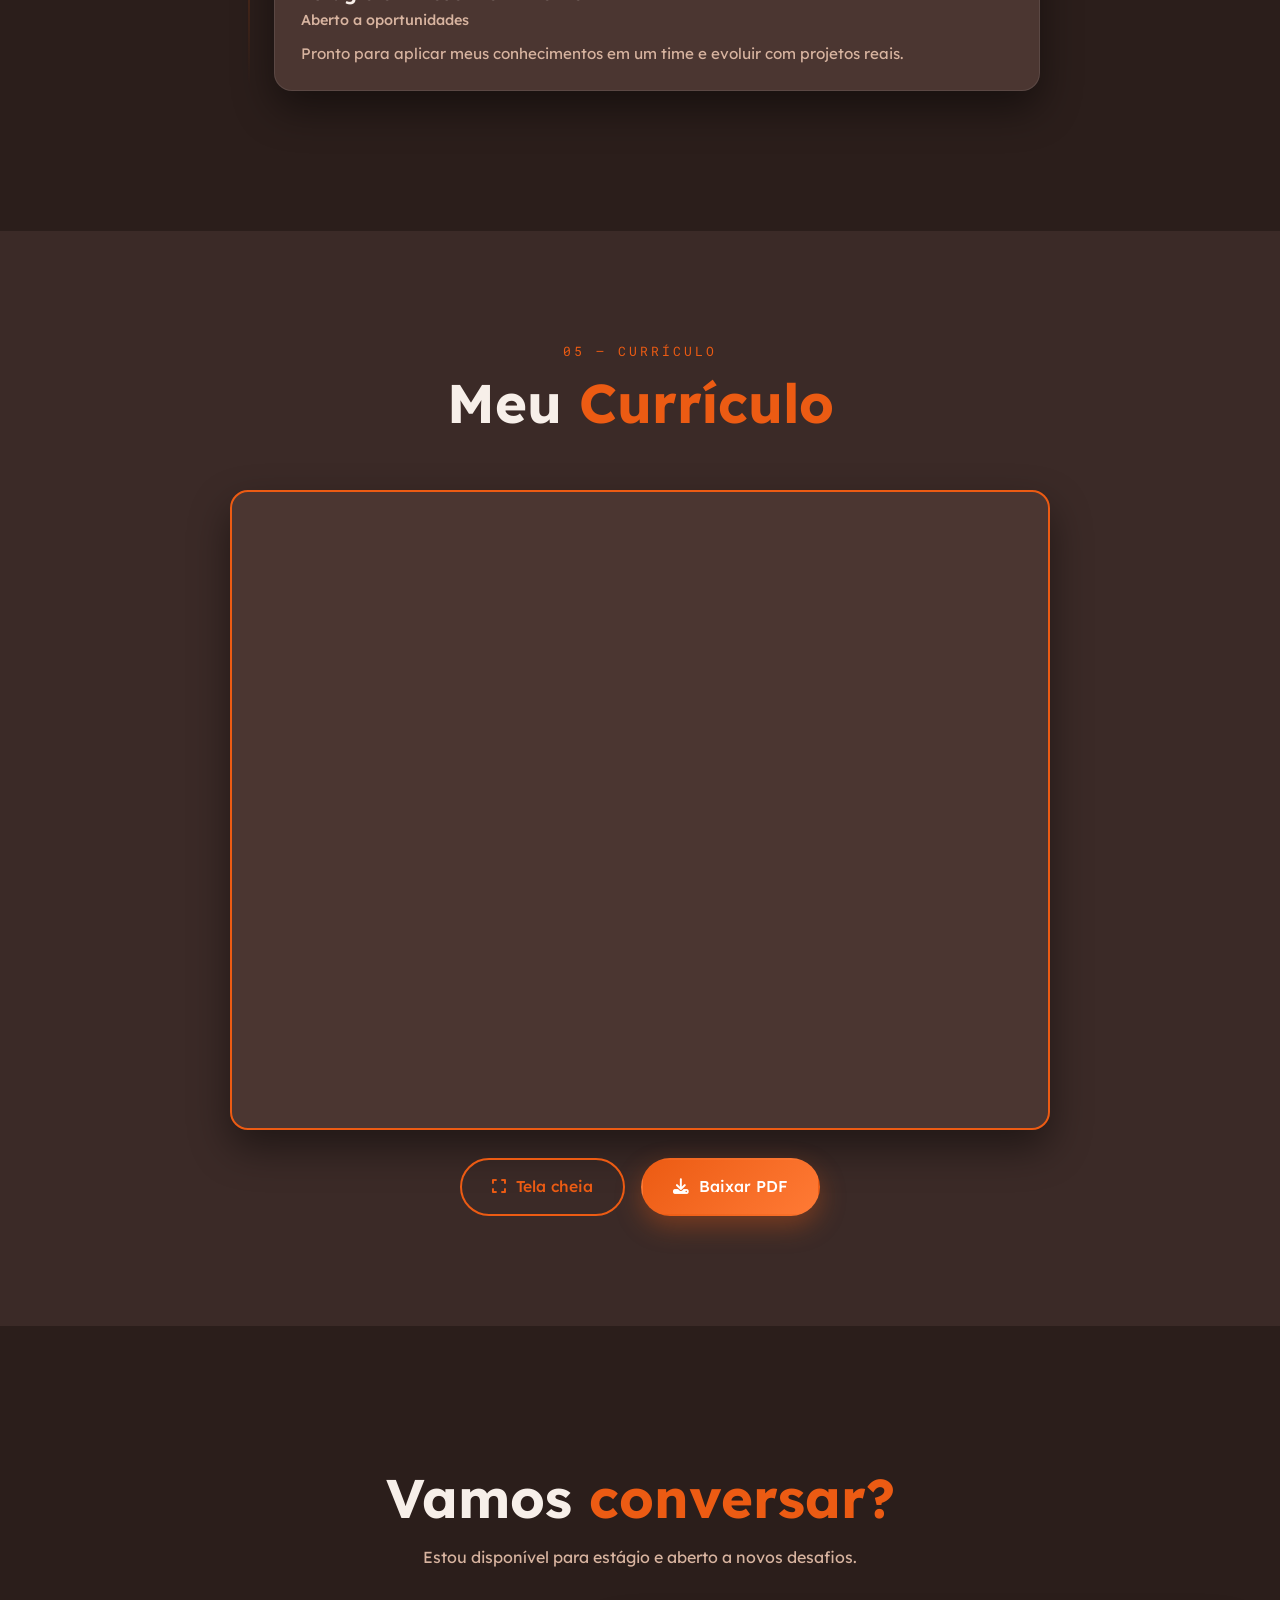
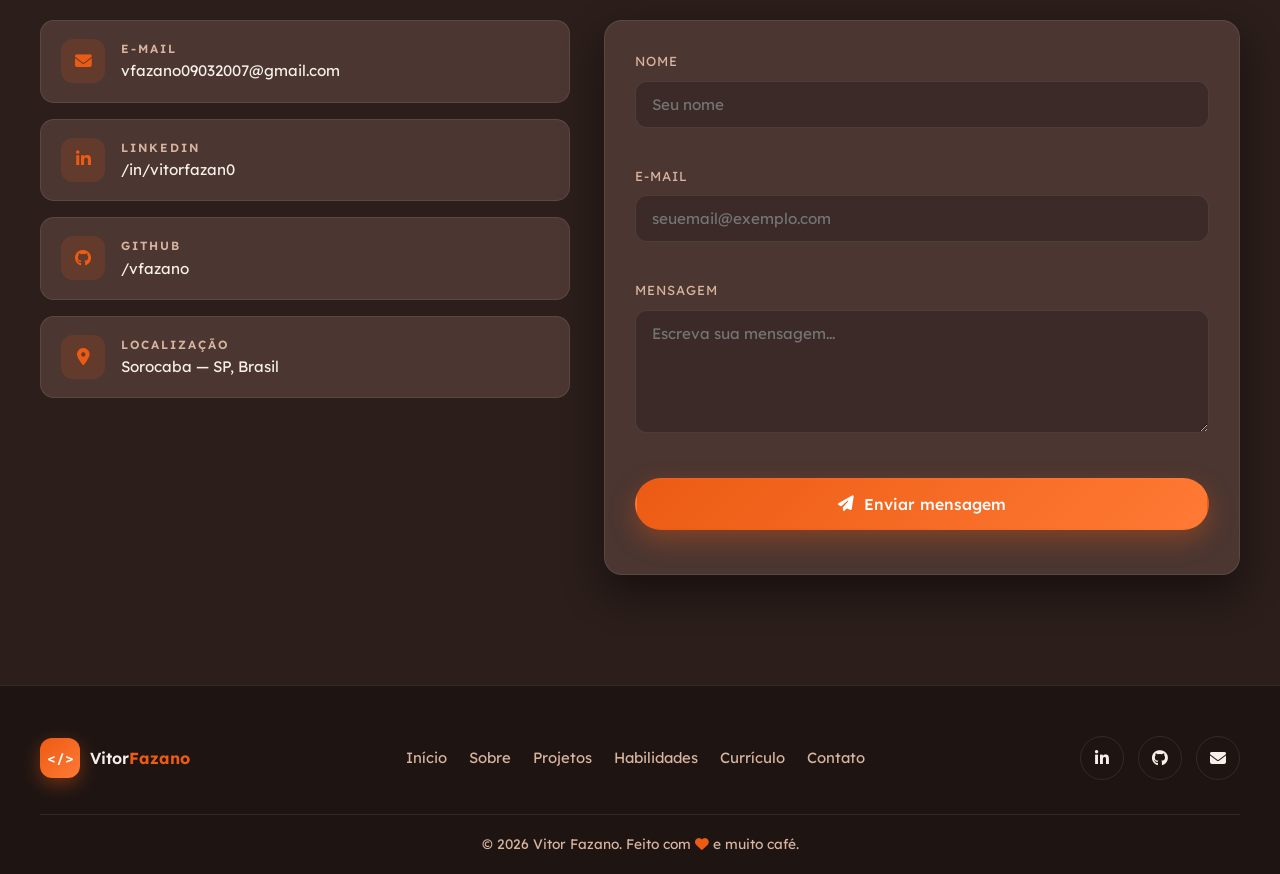
==== commit 817f20c6: "2.0.1 - feat : ADD da pasta Script, tirando do html" ====
--- a/PortifolioFazano/index.html
+++ b/PortifolioFazano/index.html
@@ -476,203 +476,7 @@
  
     <script src="script.js"></script>
 </body>
- <script>
-  document.addEventListener('DOMContentLoaded', () => {
- 
-    /* ---------- MENU MOBILE ---------- */
-    const navToggle = document.getElementById('navToggle');
-    const navMenu = document.getElementById('navMenu');
- 
-    const fecharMenu = () => {
-        navMenu.classList.remove('aberto');
-        navToggle.classList.remove('ativo');
-        navToggle.setAttribute('aria-expanded', 'false');
-    };
- 
-    navToggle.addEventListener('click', () => {
-        const aberto = navMenu.classList.toggle('aberto');
-        navToggle.classList.toggle('ativo', aberto);
-        navToggle.setAttribute('aria-expanded', String(aberto));
-    });
- 
-    navMenu.querySelectorAll('a').forEach(link => link.addEventListener('click', fecharMenu));
- 
-    /* ---------- TEMA CLARO / ESCURO ---------- */
-    const themeToggle = document.getElementById('themeToggle');
-    const icone = themeToggle.querySelector('i');
- 
-    const aplicarTema = tema => {
-        document.documentElement.setAttribute('data-theme', tema);
-        icone.className = tema === 'dark' ? 'fa-solid fa-moon' : 'fa-solid fa-sun';
-        localStorage.setItem('tema', tema);
-    };
- 
-    aplicarTema(localStorage.getItem('tema') || 'dark');
- 
-    themeToggle.addEventListener('click', () => {
-        const atual = document.documentElement.getAttribute('data-theme');
-        aplicarTema(atual === 'dark' ? 'light' : 'dark');
-    });
- 
-    /* ---------- HEADER + PROGRESSO + BACK TO TOP ---------- */
-    const header = document.getElementById('header');
-    const progresso = document.getElementById('scrollProgress');
-    const backToTop = document.getElementById('backToTop');
- 
-    const aoRolar = () => {
-        const y = window.scrollY;
-        const total = document.documentElement.scrollHeight - window.innerHeight;
-        header.classList.toggle('rolando', y > 30);
-        backToTop.classList.toggle('visivel', y > 400);
-        progresso.style.width = total > 0 ? `${(y / total) * 100}%` : '0%';
-        marcarLinkAtivo();
-    };
- 
-    window.addEventListener('scroll', aoRolar, { passive: true });
- 
-    /* ---------- LINK ATIVO NA NAVEGAÇÃO ---------- */
-    const secoes = [...document.querySelectorAll('main section[id]')];
-    const links = [...document.querySelectorAll('.nav-link')];
- 
-    function marcarLinkAtivo() {
-        const pos = window.scrollY + 120;
-        let atual = secoes[0]?.id;
-        secoes.forEach(sec => {
-            if (pos >= sec.offsetTop) atual = sec.id;
-        });
-        links.forEach(l => l.classList.toggle('active', l.getAttribute('href') === `#${atual}`));
-    }
- 
-    /* ---------- EFEITO DE DIGITAÇÃO ---------- */
-    const alvoTyping = document.getElementById('typing');
-    const frases = ['Software Developer', 'Estudante de ADS', 'Front-end & Java', 'Em busca de estágio'];
-    let iFrase = 0, iLetra = 0, apagando = false;
- 
-    function digitar() {
-        const frase = frases[iFrase];
-        alvoTyping.textContent = frase.slice(0, iLetra);
- 
-        if (!apagando && iLetra < frase.length) {
-            iLetra++;
-            setTimeout(digitar, 90);
-        } else if (!apagando) {
-            apagando = true;
-            setTimeout(digitar, 1800);
-        } else if (iLetra > 0) {
-            iLetra--;
-            setTimeout(digitar, 45);
-        } else {
-            apagando = false;
-            iFrase = (iFrase + 1) % frases.length;
-            setTimeout(digitar, 300);
-        }
-    }
-    digitar();
- 
-    /* ---------- REVELAR AO ROLAR ---------- */
-    const observador = new IntersectionObserver((entradas, obs) => {
-        entradas.forEach(e => {
-            if (!e.isIntersecting) return;
-            e.target.classList.add('visivel');
-            obs.unobserve(e.target);
-        });
-    }, { threshold: 0.15, rootMargin: '0px 0px -60px 0px' });
- 
-    document.querySelectorAll('[data-reveal]').forEach(el => observador.observe(el));
- 
-    /* ---------- BARRAS DE HABILIDADE ---------- */
-    const obsSkills = new IntersectionObserver((entradas, obs) => {
-        entradas.forEach(e => {
-            if (!e.isIntersecting) return;
-            const barra = e.target;
-            barra.style.width = `${barra.dataset.level}%`;
-            obs.unobserve(barra);
-        });
-    }, { threshold: 0.4 });
- 
-    document.querySelectorAll('.bar span').forEach(b => obsSkills.observe(b));
- 
-    /* ---------- CONTADORES ---------- */
-    const obsContador = new IntersectionObserver((entradas, obs) => {
-        entradas.forEach(e => {
-            if (!e.isIntersecting) return;
-            const el = e.target;
-            const alvo = Number(el.dataset.count);
-            const sufixo = el.dataset.suffix || '+';
-            let atual = 0;
-            const passo = Math.max(1, Math.round(alvo / 40));
-            const timer = setInterval(() => {
-                atual = Math.min(alvo, atual + passo);
-                el.textContent = atual + sufixo;
-                if (atual >= alvo) clearInterval(timer);
-            }, 35);
-            obs.unobserve(el);
-        });
-    }, { threshold: 0.6 });
- 
-    document.querySelectorAll('.stat-num').forEach(el => obsContador.observe(el));
- 
-    /* ---------- FILTRO DE PROJETOS ---------- */
-    const filtros = document.querySelectorAll('.filtro');
-    const cards = document.querySelectorAll('.card-projeto');
- 
-    filtros.forEach(btn => btn.addEventListener('click', () => {
-        filtros.forEach(f => f.classList.remove('ativo'));
-        btn.classList.add('ativo');
-        const alvo = btn.dataset.filtro;
-        cards.forEach(card => {
-            const mostrar = alvo === 'todos' || card.dataset.cat === alvo;
-            card.classList.toggle('escondido', !mostrar);
-        });
-    }));
- 
-    /* ---------- FORMULÁRIO DE CONTATO ---------- */
-    const form = document.getElementById('contatoForm');
-    const feedback = document.getElementById('formFeedback');
-    const EMAIL = 'vfazano09032007@gmail.com';
- 
-    const mostrarErro = (campo, msg) => {
-        campo.parentElement.querySelector('.erro').textContent = msg;
-    };
- 
-    form.addEventListener('submit', ev => {
-        ev.preventDefault();
-        feedback.textContent = '';
- 
-        const nome = form.nome;
-        const email = form.email;
-        const mensagem = form.mensagem;
-        let valido = true;
- 
-        [nome, email, mensagem].forEach(c => mostrarErro(c, ''));
- 
-        if (nome.value.trim().length < 2) {
-            mostrarErro(nome, 'Digite seu nome.');
-            valido = false;
-        }
-        if (!/^[^\s@]+@[^\s@]+\.[^\s@]{2,}$/.test(email.value.trim())) {
-            mostrarErro(email, 'Digite um e-mail válido.');
-            valido = false;
-        }
-        if (mensagem.value.trim().length < 10) {
-            mostrarErro(mensagem, 'A mensagem precisa ter ao menos 10 caracteres.');
-            valido = false;
-        }
-        if (!valido) return;
- 
-        const assunto = encodeURIComponent(`Contato pelo portfólio — ${nome.value.trim()}`);
-        const corpo = encodeURIComponent(`${mensagem.value.trim()}\n\n---\n${nome.value.trim()} (${email.value.trim()})`);
-        window.location.href = `mailto:${EMAIL}?subject=${assunto}&body=${corpo}`;
- 
-        feedback.textContent = 'Abrindo seu aplicativo de e-mail...';
-        form.reset();
-    });
- 
-    /* ---------- ANO DO RODAPÉ ---------- */
-    document.getElementById('ano').textContent = new Date().getFullYear();
- 
-    aoRolar();
-});
- </script>
+
+
  
 </html>
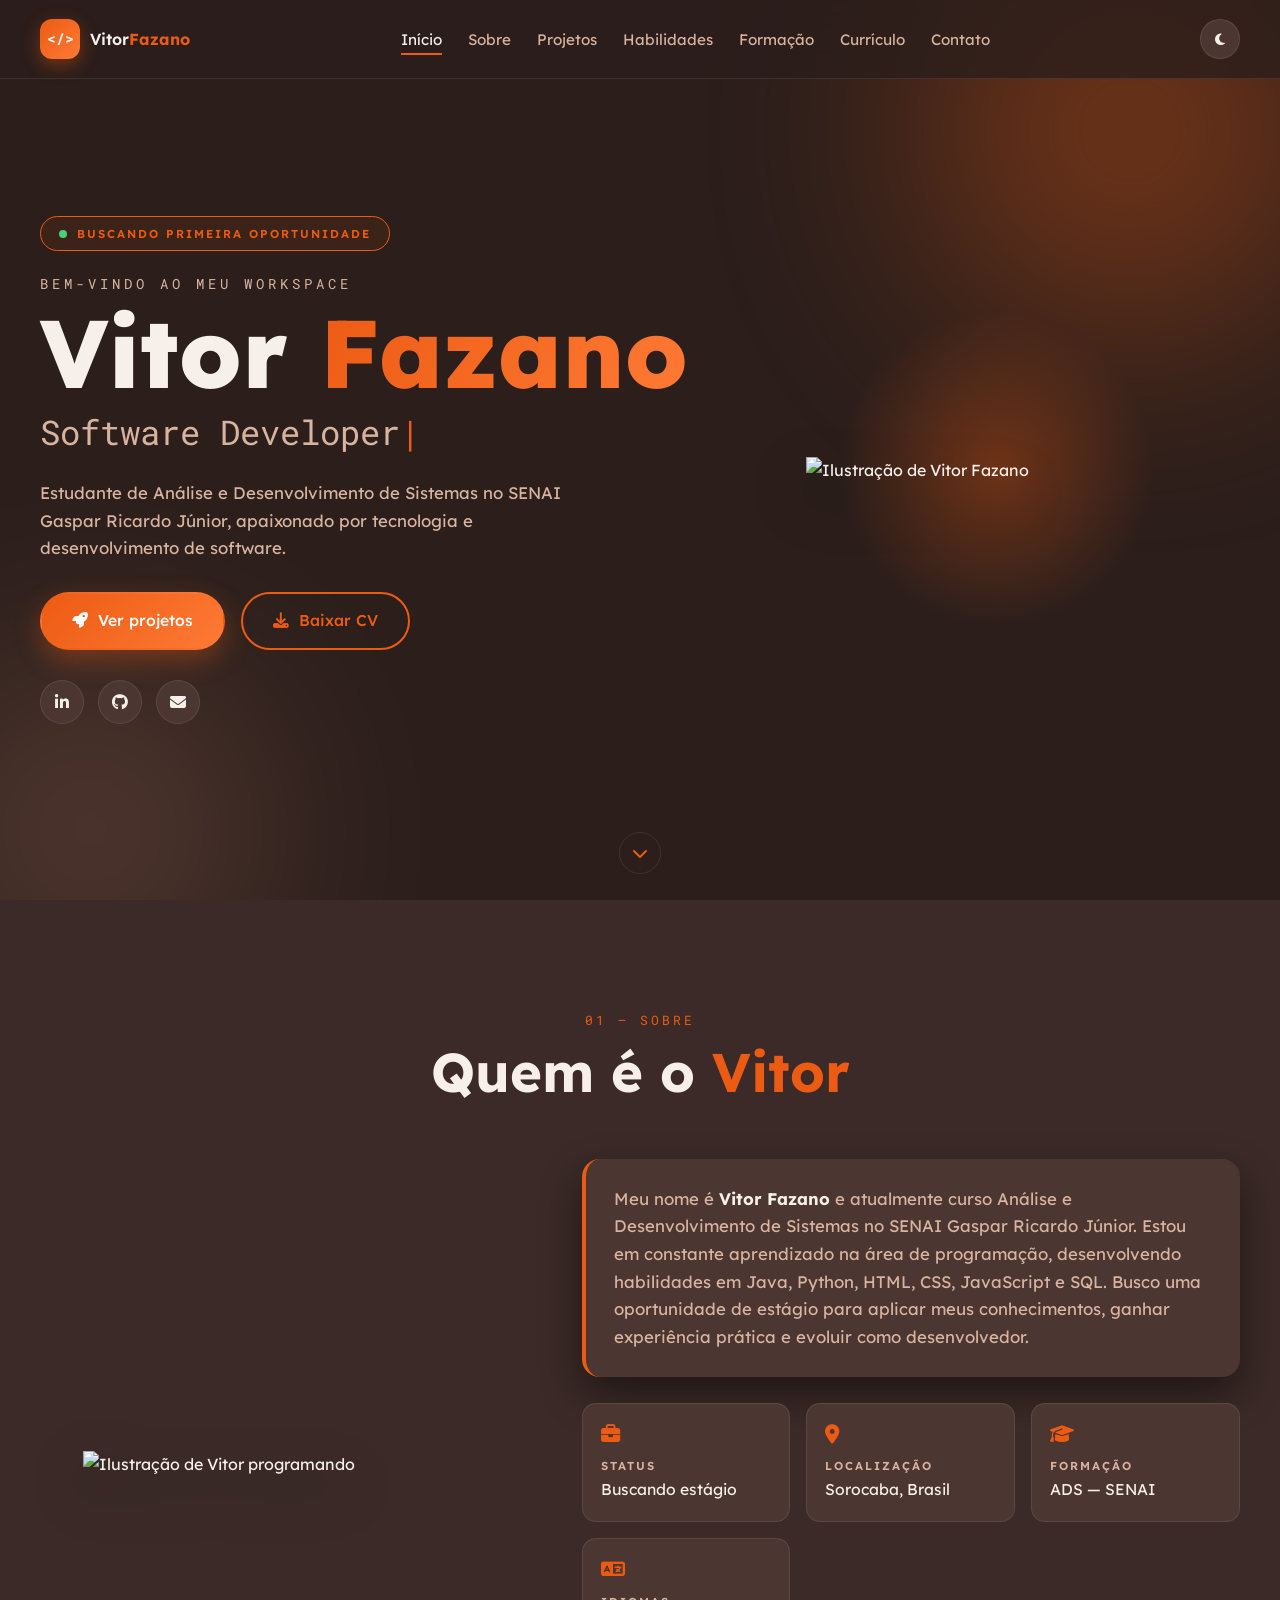
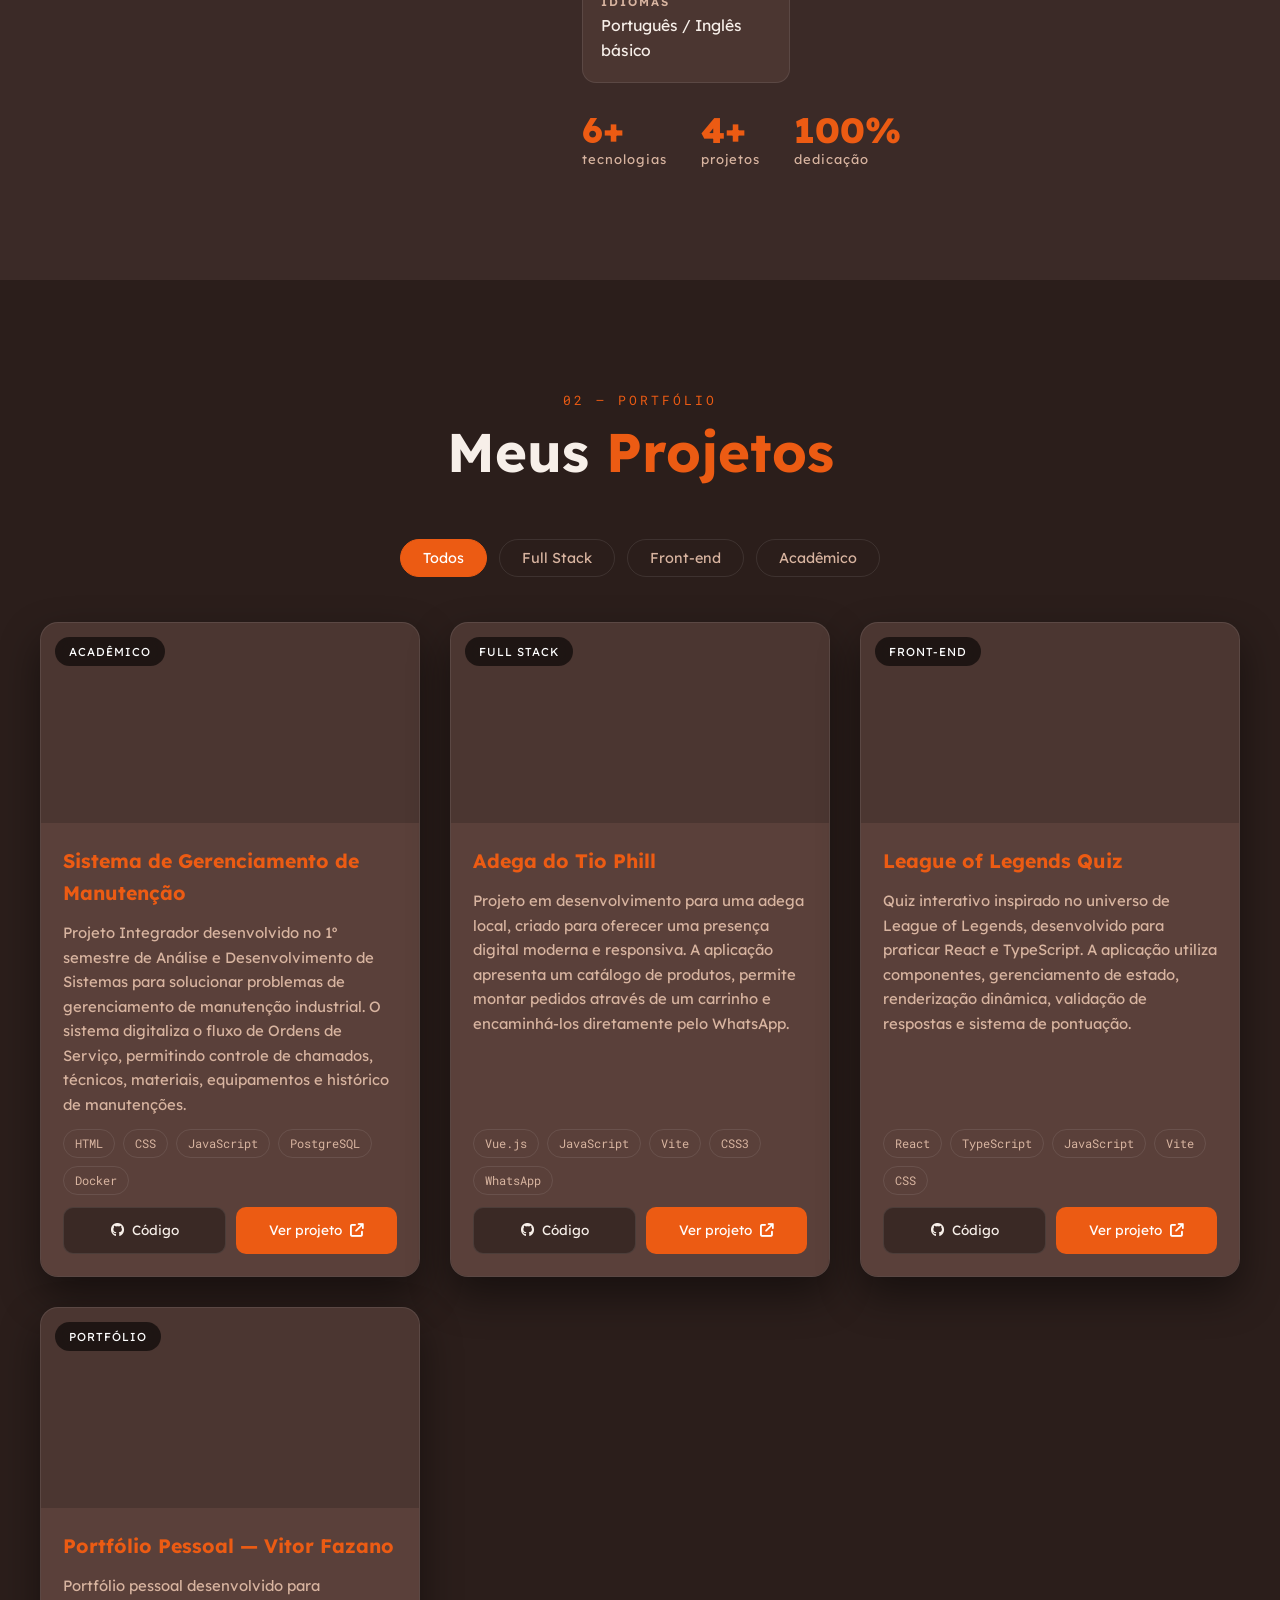
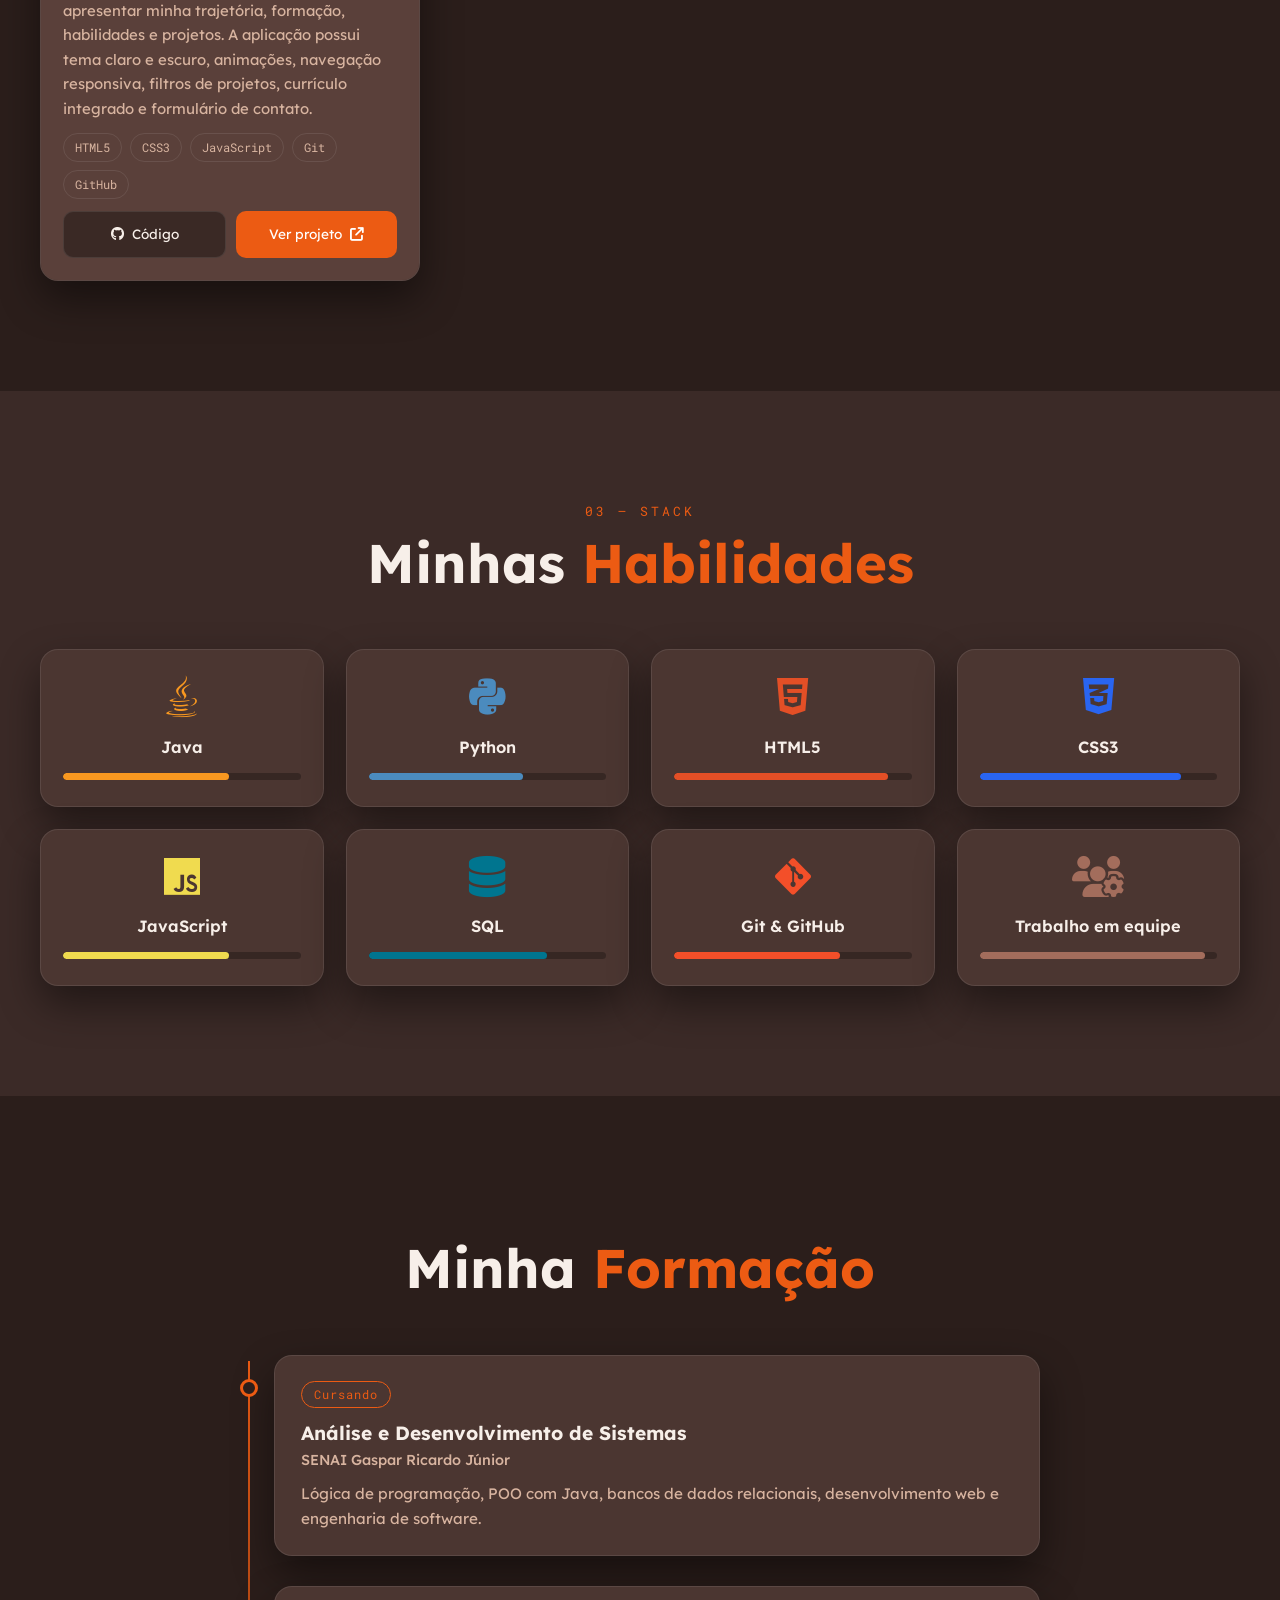
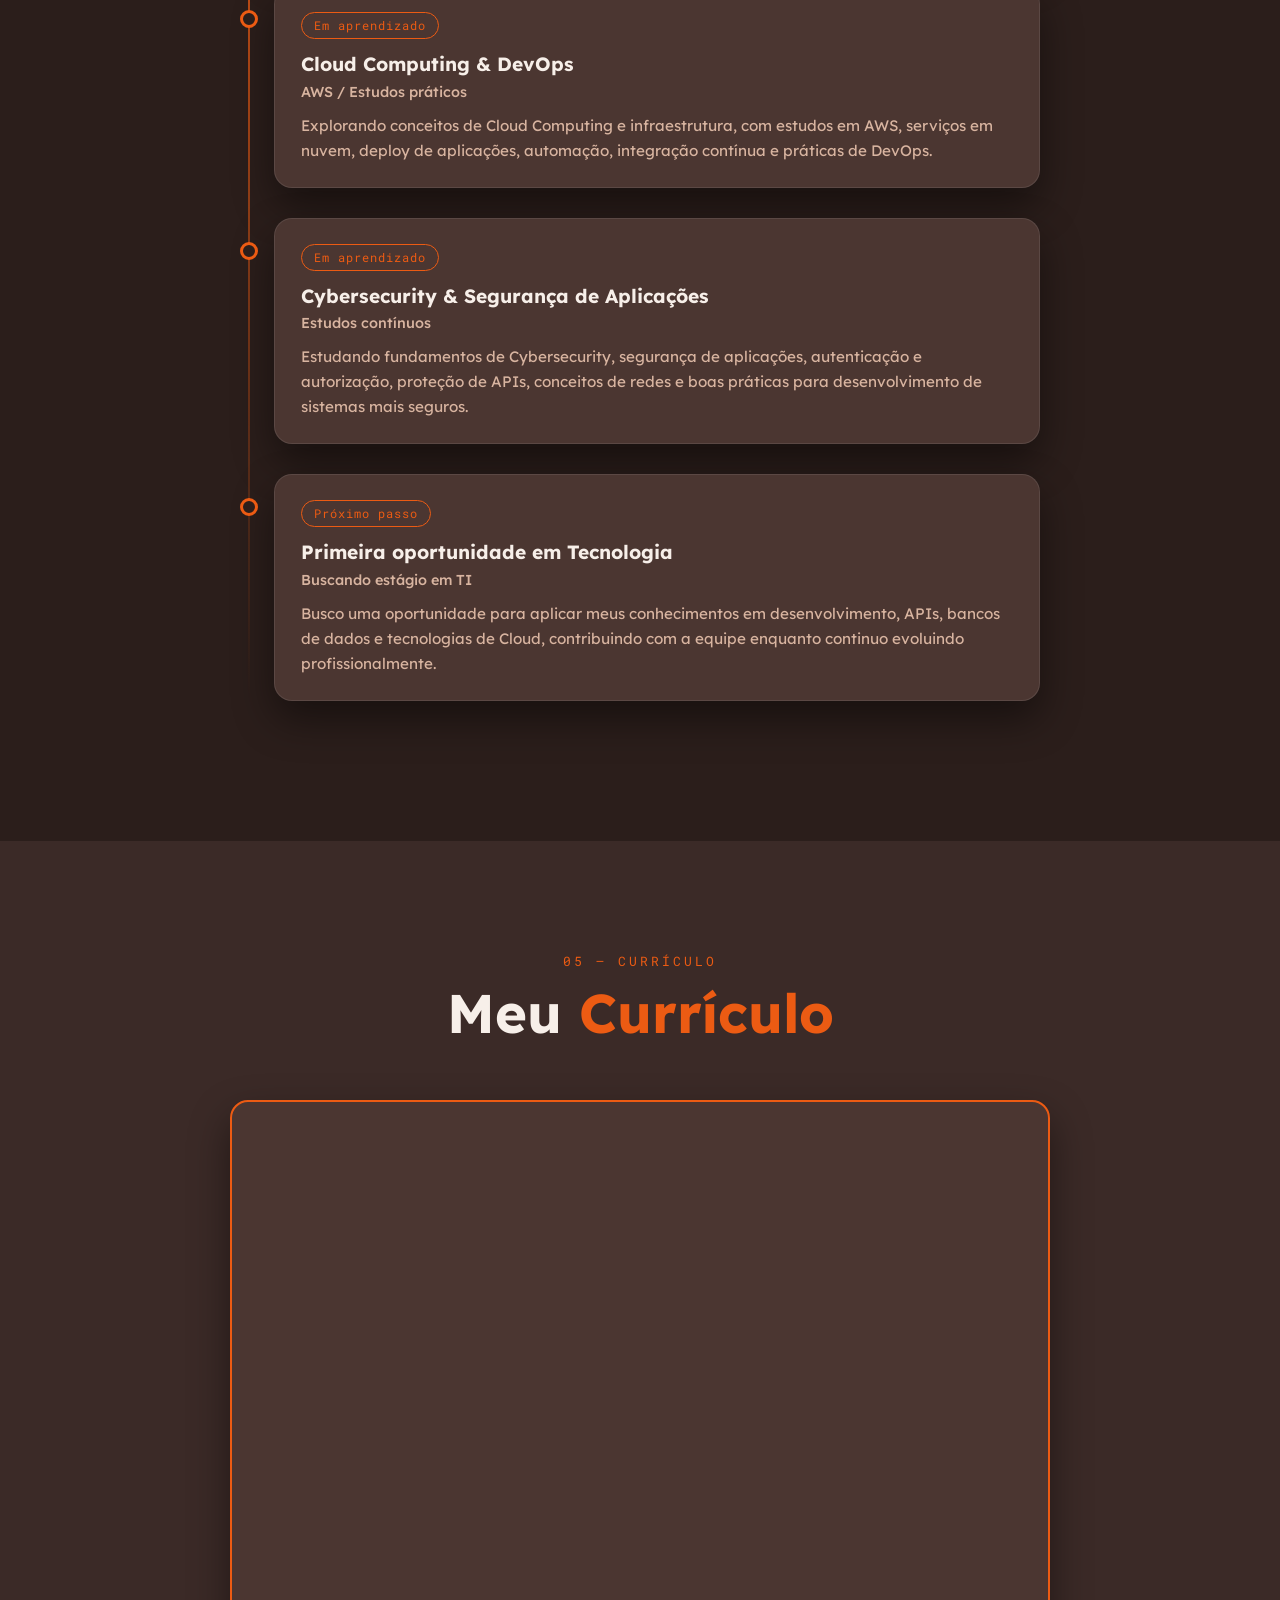
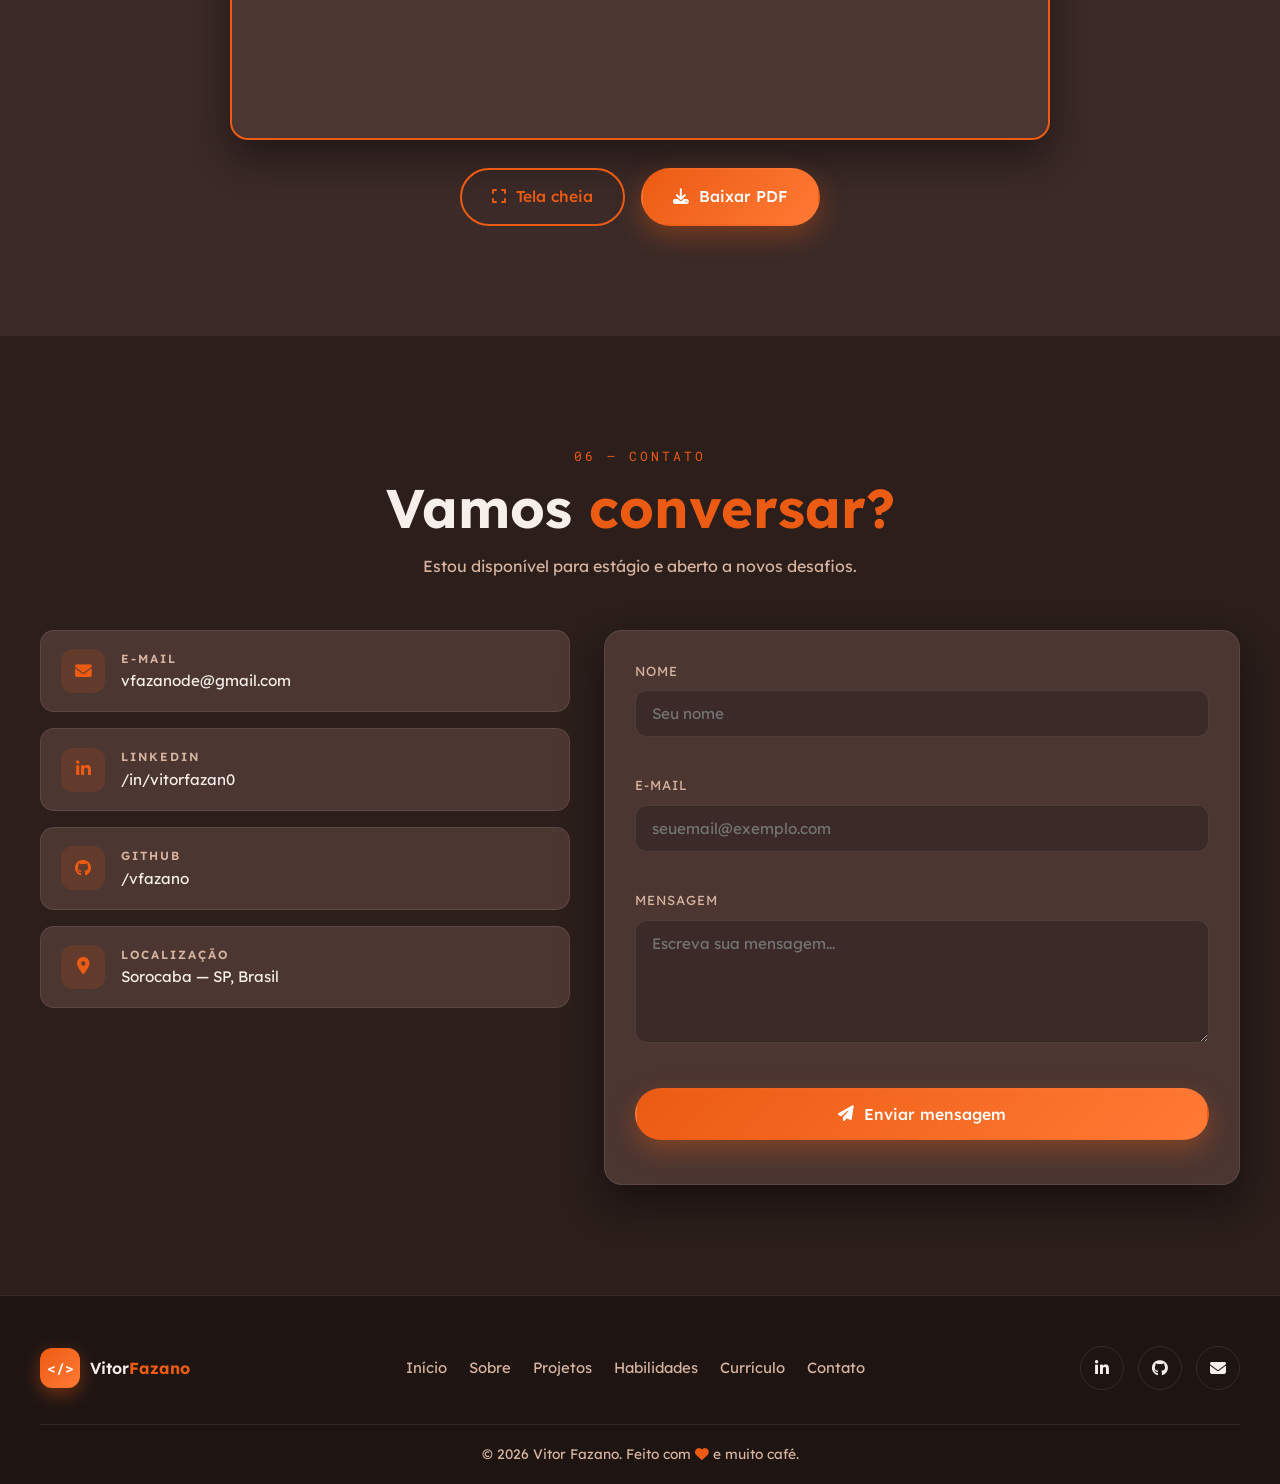
==== commit 11fc3be1: "alteracoes" ====
--- a/PortifolioFazano/index.html
+++ b/PortifolioFazano/index.html
@@ -1,38 +1,35 @@
 <!DOCTYPE html>
 <html lang="pt-br" data-theme="dark">
- 
+
 <head>
     <meta charset="UTF-8">
     <meta name="viewport" content="width=device-width, initial-scale=1.0">
-    <meta name="description"
-        content="Portfólio de Vitor Fazano — Desenvolvedor de Software e estudante de Análise e Desenvolvimento de Sistemas no SENAI Gaspar Ricardo Júnior.">
+    <meta name="description" content="Portfólio de Vitor Fazano — Desenvolvedor de Software e estudante de Análise e Desenvolvimento de Sistemas no SENAI Gaspar Ricardo Júnior.">
     <meta name="author" content="Vitor Fazano">
     <meta property="og:title" content="Vitor Fazano | Software Developer">
     <meta property="og:description" content="Portfólio de projetos, habilidades e currículo de Vitor Fazano.">
     <meta property="og:type" content="website">
     <title>Vitor Fazano | Software Developer</title>
- 
+
     <link rel="icon" type="image/svg+xml" href="img/favicon.svg">
     <link rel="preconnect" href="https://fonts.googleapis.com">
     <link rel="preconnect" href="https://fonts.gstatic.com" crossorigin>
-    <link
-        href="https://fonts.googleapis.com/css2?family=Lexend:wght@300..800&family=Roboto+Mono:wght@400;600&display=swap"
-        rel="stylesheet">
+    <link href="https://fonts.googleapis.com/css2?family=Lexend:wght@300..800&family=Roboto+Mono:wght@400;600&display=swap" rel="stylesheet">
     <link rel="stylesheet" href="https://cdnjs.cloudflare.com/ajax/libs/font-awesome/6.5.1/css/all.min.css">
     <link rel="stylesheet" href="style.css">
 </head>
- 
+
 <body>
     <!-- barra de progresso de rolagem -->
     <div class="scroll-progress" id="scrollProgress"></div>
- 
+
     <header id="header">
         <nav class="nav container">
             <a href="#inicio" class="logo" aria-label="Início">
                 <span class="logo-mark">&lt;/&gt;</span>
                 <span class="logo-text">Vitor<strong>Fazano</strong></span>
             </a>
- 
+
             <ul class="nav-menu" id="navMenu">
                 <li><a href="#inicio" class="nav-link active">Início</a></li>
                 <li><a href="#sobre" class="nav-link">Sobre</a></li>
@@ -42,7 +39,7 @@
                 <li><a href="#curriculo" class="nav-link">Currículo</a></li>
                 <li><a href="#contato" class="nav-link">Contato</a></li>
             </ul>
- 
+
             <div class="nav-actions">
                 <button class="theme-toggle" id="themeToggle" aria-label="Alternar tema claro/escuro">
                     <i class="fa-solid fa-moon"></i>
@@ -53,13 +50,13 @@
             </div>
         </nav>
     </header>
- 
+
     <main>
         <!-- ============ INÍCIO ============ -->
         <section id="inicio" class="inicio">
             <div class="blob blob-1"></div>
             <div class="blob blob-2"></div>
- 
+
             <div class="container inicio-grid">
                 <div class="texto">
                     <span class="status" data-reveal>
@@ -71,61 +68,56 @@
                         <span class="typing" id="typing"></span><span class="cursor-blink">|</span>
                     </h2>
                     <p data-reveal>
-                        Estudante de Análise e Desenvolvimento de Sistemas no SENAI Gaspar Ricardo Júnior,
-                        apaixonado por tecnologia e desenvolvimento de software.
+                        Estudante de Análise e Desenvolvimento de Sistemas no SENAI Gaspar Ricardo Júnior, apaixonado por tecnologia e desenvolvimento de software.
                     </p>
- 
+
                     <div class="hero-btns" data-reveal>
                         <a href="#projetos" class="btn btn-primary">
                             <i class="fa-solid fa-rocket"></i> Ver projetos
                         </a>
-                        <a href="curriculo/curriculo-vitor-fazano.pdf" download class="btn btn-ghost">
+                        <a href="./curriculo/VitorFazano_Currículo9.pdf" download class="btn btn-ghost">
                             <i class="fa-solid fa-download"></i> Baixar CV
                         </a>
                     </div>
- 
+
                     <div class="hero-social" data-reveal>
-                        <a href="https://www.linkedin.com/in/vitorfazan0/" target="_blank" rel="noopener"
-                            aria-label="LinkedIn"><i class="fa-brands fa-linkedin-in"></i></a>
+                        <a href="https://www.linkedin.com/in/vitorfazan0/" target="_blank" rel="noopener" aria-label="LinkedIn"><i class="fa-brands fa-linkedin-in"></i></a>
                         <a href="https://github.com/vfazano" target="_blank" rel="noopener" aria-label="GitHub"><i
                                 class="fa-brands fa-github"></i></a>
                         <a href="mailto:vfazano09032007@gmail.com" aria-label="E-mail"><i
                                 class="fa-solid fa-envelope"></i></a>
                     </div>
                 </div>
- 
+
                 <div class="foto" data-reveal>
                     <div class="foto-glow"></div>
-                 
+
                     <img class="img-move" src="img/Desenho_Fazanosf.png" alt="Ilustração de Vitor Fazano">
                 </div>
             </div>
- 
+
             <a href="#sobre" class="scroll-down" aria-label="Rolar para baixo">
                 <i class="fa-solid fa-chevron-down"></i>
             </a>
         </section>
- 
+
         <!-- ============ SOBRE ============ -->
         <section id="sobre" class="sobre section">
             <div class="container">
                 <p class="section-tag" data-reveal>01 — Sobre</p>
                 <h2 class="section-title" data-reveal>Quem é o <span>Vitor</span></h2>
- 
+
                 <div class="sobre-grid">
                     <div class="img-sobre" data-reveal>
-                                       <img class="img-move2" src="img/desenho_fazano2.png" alt="Ilustração de Vitor programando" loading="lazy">
-                    </div>
- 
+                        <img class="img-move2" src="img/desenho_fazano2.png" alt="Ilustração de Vitor programando" loading="lazy">
+                    </div>
+
                     <div class="sobre-conteudo" data-reveal>
                         <p class="descricao">
-                            Meu nome é <strong>Vitor Fazano</strong> e atualmente curso Análise e Desenvolvimento de
-                            Sistemas no SENAI Gaspar Ricardo Júnior. Estou em constante aprendizado na área de
-                            programação, desenvolvendo habilidades em Java, Python, HTML, CSS, JavaScript e SQL.
-                            Busco uma oportunidade de estágio para aplicar meus conhecimentos, ganhar experiência
-                            prática e evoluir como desenvolvedor.
+                            Meu nome é <strong>Vitor Fazano</strong> e atualmente curso Análise e Desenvolvimento de Sistemas no SENAI Gaspar Ricardo Júnior. Estou em constante aprendizado na área de programação, desenvolvendo habilidades em Java, Python,
+                            HTML, CSS, JavaScript e SQL. Busco uma oportunidade de estágio para aplicar meus conhecimentos, ganhar experiência prática e evoluir como desenvolvedor.
                         </p>
- 
+
                         <div class="info-cards">
                             <div class="info-card">
                                 <i class="fa-solid fa-briefcase"></i>
@@ -148,116 +140,257 @@
                                 <p>Português / Inglês básico</p>
                             </div>
                         </div>
- 
+
                         <div class="stats">
                             <div class="stat"><span class="stat-num" data-count="6">0</span><small>tecnologias</small>
                             </div>
                             <div class="stat"><span class="stat-num" data-count="4">0</span><small>projetos</small>
                             </div>
-                            <div class="stat"><span class="stat-num" data-count="100"
-                                    data-suffix="%">0</span><small>dedicação</small></div>
+                            <div class="stat"><span class="stat-num" data-count="100" data-suffix="%">0</span><small>dedicação</small></div>
                         </div>
                     </div>
                 </div>
             </div>
         </section>
- 
+
         <!-- ============ PROJETOS ============ -->
         <section id="projetos" class="projetos section">
             <div class="container">
+
                 <p class="section-tag" data-reveal>02 — Portfólio</p>
-                <h2 class="section-title" data-reveal>Meus <span>Projetos</span></h2>
- 
+
+                <h2 class="section-title" data-reveal>
+                    Meus <span>Projetos</span>
+                </h2>
+
                 <div class="filtros" data-reveal>
-                    <button class="filtro ativo" data-filtro="todos">Todos</button>
-                    <button class="filtro" data-filtro="web">Web</button>
-                    <button class="filtro" data-filtro="java">Java</button>
-                    <button class="filtro" data-filtro="python">Python</button>
-                </div>
- 
+                    <button class="filtro ativo" data-filtro="todos">
+                Todos
+            </button>
+
+                    <button class="filtro" data-filtro="fullstack">
+                Full Stack
+            </button>
+
+                    <button class="filtro" data-filtro="frontend">
+                Front-end
+            </button>
+
+                    <button class="filtro" data-filtro="academico">
+                Acadêmico
+            </button>
+                </div>
+
+
                 <div class="container-projetos" id="gridProjetos">
-                    <article class="card-projeto" data-cat="web" data-reveal>
-                                    <div class="card-img" style="background-image:url('img/foto_portifolio.png')">
-                            <span class="card-badge">Web</span>
-                        </div>
+
+
+                    <!-- ================================================= -->
+                    <!-- PROJETO 1 — DILLY SPORTS -->
+                    <!-- ================================================= -->
+
+                    <article class="card-projeto" data-cat="academico" data-reveal>
+
+                        <div class="card-img" style="background-image: url('img/projeto-dilly.png')">
+                            <span class="card-badge">
+                        Acadêmico
+                    </span>
+                        </div>
+
                         <div class="card-info">
-                            <h3>Portfólio Pessoal</h3>
-                            <p>Site responsivo desenvolvido do zero com HTML, CSS e JavaScript, com tema claro/escuro,
-                                animações ao rolar e layout mobile-first.</p>
-                            <div class="tags"><span>HTML</span><span>CSS</span><span>JavaScript</span></div>
-                             <div class="botoes">
-                                <a href="#" class="btn-card github" target="_blank" rel="noopener"><i
-                                        class="fa-brands fa-github"></i> Código</a>
-                                
-                                <a href="#" class="btn-card site" target="_blank" rel="noopener">Ver projeto <i
-                                        class="fa-solid fa-arrow-up-right-from-square"></i></a>
-                            </div>
-                        </div>
+
+                            <h3>
+                                Sistema de Gerenciamento de Manutenção
+                            </h3>
+
+                            <p>
+                                Projeto Integrador desenvolvido no 1º semestre de Análise e Desenvolvimento de Sistemas para solucionar problemas de gerenciamento de manutenção industrial. O sistema digitaliza o fluxo de Ordens de Serviço, permitindo controle de chamados, técnicos,
+                                materiais, equipamentos e histórico de manutenções.
+                            </p>
+
+                            <div class="tags">
+                                <span>HTML</span>
+                                <span>CSS</span>
+                                <span>JavaScript</span>
+                                <span>PostgreSQL</span>
+                                <span>Docker</span>
+                            </div>
+
+                            <div class="botoes">
+
+                                <a href="#" class="btn-card github" target="_blank" rel="noopener">
+                                    <i class="fa-brands fa-github"></i> Código
+                                </a>
+
+                                <a href="#" class="btn-card site" target="_blank" rel="noopener">
+                            Ver projeto
+                            <i class="fa-solid fa-arrow-up-right-from-square"></i>
+                        </a>
+
+                            </div>
+
+                        </div>
+
                     </article>
- 
-                    <article class="card-projeto" data-cat="java" data-reveal>
-                        <div class="card-img" style="background-image:url('img/foto_java.png">
-                            <span class="card-badge">Java</span>
-                        </div>
+
+
+
+                    <!-- ================================================= -->
+                    <!-- PROJETO 2 — ADEGA DO TIO PHILL -->
+                    <!-- ================================================= -->
+
+                    <article class="card-projeto" data-cat="fullstack" data-reveal>
+
+                        <div class="card-img" style="background-image: url('img/projeto-adega.png')">
+                            <span class="card-badge">
+                        Full Stack
+                    </span>
+                        </div>
+
                         <div class="card-info">
-                            <h3>Sistema de Cadastro</h3>
-                            <p>Aplicação Java com CRUD completo e persistência em banco de dados relacional, aplicando
-                                POO e boas práticas de organização em camadas.</p>
-                            <div class="tags"><span>Java</span><span>MySQL</span><span>POO</span></div>
+
+                            <h3>
+                                Adega do Tio Phill
+                            </h3>
+
+                            <p>
+                                Projeto em desenvolvimento para uma adega local, criado para oferecer uma presença digital moderna e responsiva. A aplicação apresenta um catálogo de produtos, permite montar pedidos através de um carrinho e encaminhá-los diretamente pelo WhatsApp.
+                            </p>
+
+                            <div class="tags">
+                                <span>Vue.js</span>
+                                <span>JavaScript</span>
+                                <span>Vite</span>
+                                <span>CSS3</span>
+                                <span>WhatsApp</span>
+                            </div>
+
                             <div class="botoes">
-                                <a href="#" class="btn-card github" target="_blank" rel="noopener"><i
-                                        class="fa-brands fa-github"></i> Código</a>
-                                <a href="#" class="btn-card site" target="_blank" rel="noopener">Ver projeto <i
-                                        class="fa-solid fa-arrow-up-right-from-square"></i></a>
-                            </div>
-                        </div>
+
+                                <a href="#" class="btn-card github" target="_blank" rel="noopener">
+                                    <i class="fa-brands fa-github"></i> Código
+                                </a>
+
+                                <a href="#" class="btn-card site" target="_blank" rel="noopener">
+                            Ver projeto
+                            <i class="fa-solid fa-arrow-up-right-from-square"></i>
+                        </a>
+
+                            </div>
+
+                        </div>
+
                     </article>
- 
-                    <article class="card-projeto" data-cat="python" data-reveal>
-                        <div class="card-img" style="background-image:url('img/projeto-3.svg')">
-                            <span class="card-badge">Python</span>
-                        </div>
+
+
+
+                    <!-- ================================================= -->
+                    <!-- PROJETO 3 — LEAGUE OF LEGENDS QUIZ -->
+                    <!-- ================================================= -->
+
+                    <article class="card-projeto" data-cat="frontend" data-reveal>
+
+                        <div class="card-img" style="background-image: url('img/projeto-lol.png')">
+                            <span class="card-badge">
+                        Front-end
+                    </span>
+                        </div>
+
                         <div class="card-info">
-                            <h3>Automação com Python</h3>
-                            <p>Script de automação que lê planilhas, trata os dados e gera relatórios automaticamente,
-                                economizando tarefas repetitivas.</p>
-                            <div class="tags"><span>Python</span><span>Pandas</span><span>Automação</span></div>
+
+                            <h3>
+                                League of Legends Quiz
+                            </h3>
+
+                            <p>
+                                Quiz interativo inspirado no universo de League of Legends, desenvolvido para praticar React e TypeScript. A aplicação utiliza componentes, gerenciamento de estado, renderização dinâmica, validação de respostas e sistema de pontuação.
+                            </p>
+
+                            <div class="tags">
+                                <span>React</span>
+                                <span>TypeScript</span>
+                                <span>JavaScript</span>
+                                <span>Vite</span>
+                                <span>CSS</span>
+                            </div>
+
                             <div class="botoes">
-                                <a href="#" class="btn-card github" target="_blank" rel="noopener"><i
-                                        class="fa-brands fa-github"></i> Código</a>
-                                <a href="#" class="btn-card site" target="_blank" rel="noopener">Ver projeto <i
-                                        class="fa-solid fa-arrow-up-right-from-square"></i></a>
-                            </div>
-                        </div>
+
+                                <a href="#" class="btn-card github" target="_blank" rel="noopener">
+                                    <i class="fa-brands fa-github"></i> Código
+                                </a>
+
+                                <a href="#" class="btn-card site" target="_blank" rel="noopener">
+                            Ver projeto
+                            <i class="fa-solid fa-arrow-up-right-from-square"></i>
+                        </a>
+
+                            </div>
+
+                        </div>
+
                     </article>
- 
-                    <article class="card-projeto" data-cat="web" data-reveal>
-                        <div class="card-img" style="background-image:url('img/projeto-4.svg')">
-                            <span class="card-badge">Web</span>
-                        </div>
+
+
+
+                    <!-- ================================================= -->
+                    <!-- PROJETO 4 — PORTFÓLIO -->
+                    <!-- ================================================= -->
+
+                    <article class="card-projeto" data-cat="frontend" data-reveal>
+
+                        <div class="card-img" style="background-image: url('img/foto_portifolio.png')">
+                            <span class="card-badge">
+                        Portfólio
+                    </span>
+                        </div>
+
                         <div class="card-info">
-                            <h3>Landing Page Responsiva</h3>
-                            <p>Página de apresentação de produto com layout em grid, componentes reutilizáveis e
-                                otimização para diferentes tamanhos de tela.</p>
-                            <div class="tags"><span>HTML</span><span>CSS</span><span>Flexbox</span></div>
+
+                            <h3>
+                                Portfólio Pessoal — Vitor Fazano
+                            </h3>
+
+                            <p>
+                                Portfólio pessoal desenvolvido para apresentar minha trajetória, formação, habilidades e projetos. A aplicação possui tema claro e escuro, animações, navegação responsiva, filtros de projetos, currículo integrado e formulário de contato.
+                            </p>
+
+                            <div class="tags">
+                                <span>HTML5</span>
+                                <span>CSS3</span>
+                                <span>JavaScript</span>
+                                <span>Git</span>
+                                <span>GitHub</span>
+                            </div>
+
                             <div class="botoes">
-                                <a href="#" class="btn-card github" target="_blank" rel="noopener"><i
-                                        class="fa-brands fa-github"></i> Código</a>
-                                <a href="#" class="btn-card site" target="_blank" rel="noopener">Ver projeto <i
-                                        class="fa-solid fa-arrow-up-right-from-square"></i></a>
-                            </div>
-                        </div>
+
+                                <a href="#" class="btn-card github" target="_blank" rel="noopener">
+                                    <i class="fa-brands fa-github"></i> Código
+                                </a>
+
+                                <a href="#" class="btn-card site" target="_blank" rel="noopener">
+                            Ver projeto
+                            <i class="fa-solid fa-arrow-up-right-from-square"></i>
+                        </a>
+
+                            </div>
+
+                        </div>
+
                     </article>
+
+
                 </div>
             </div>
         </section>
- 
+
         <!-- ============ HABILIDADES ============ -->
         <section id="habilidades" class="habilidades section">
             <div class="container">
                 <p class="section-tag" data-reveal>03 — Stack</p>
                 <h2 class="section-title" data-reveal>Minhas <span>Habilidades</span></h2>
- 
+
                 <div class="skills">
                     <div class="skill" data-reveal style="--skill:#f89820">
                         <i class="fa-brands fa-java"></i>
@@ -302,13 +435,13 @@
                 </div>
             </div>
         </section>
- 
+
         <!-- ============ FORMAÇÃO ============ -->
         <section id="formacao" class="formacao section">
             <div class="container">
                 <p class="section-tag" data-reveal>04 — Trajetória</p>
                 <h2 class="section-title" data-reveal>Minha <span>Formação</span></h2>
- 
+
                 <div class="timeline">
                     <div class="timeline-item" data-reveal>
                         <div class="timeline-dot"></div>
@@ -316,100 +449,128 @@
                             <span class="periodo">Cursando</span>
                             <h3>Análise e Desenvolvimento de Sistemas</h3>
                             <h4>SENAI Gaspar Ricardo Júnior</h4>
-                            <p>Lógica de programação, POO com Java, bancos de dados relacionais, desenvolvimento web
-                                e engenharia de software.</p>
-                        </div>
-                    </div>
- 
+                            <p>Lógica de programação, POO com Java, bancos de dados relacionais, desenvolvimento web e engenharia de software.</p>
+                        </div>
+                    </div>
                     <div class="timeline-item" data-reveal>
                         <div class="timeline-dot"></div>
+
                         <div class="timeline-card">
-                            <span class="periodo">Estudos contínuos</span>
-                            <h3>Desenvolvimento Web Front-end</h3>
-                            <h4>Autodidata / cursos online</h4>
-                            <p>HTML semântico, CSS moderno (Flexbox, Grid, animações), JavaScript e versionamento
-                                com Git.</p>
-                        </div>
-                    </div>
- 
+                            <span class="periodo">Em aprendizado</span>
+
+                            <h3>Cloud Computing &amp; DevOps</h3>
+
+                            <h4>AWS / Estudos práticos</h4>
+
+                            <p>
+                                Explorando conceitos de Cloud Computing e infraestrutura, com estudos em AWS, serviços em nuvem, deploy de aplicações, automação, integração contínua e práticas de DevOps.
+                            </p>
+                        </div>
+                    </div>
                     <div class="timeline-item" data-reveal>
                         <div class="timeline-dot"></div>
+
+                        <div class="timeline-card">
+                            <span class="periodo">Em aprendizado</span>
+
+                            <h3>Cybersecurity &amp; Segurança de Aplicações</h3>
+
+                            <h4>Estudos contínuos</h4>
+
+                            <p>
+                                Estudando fundamentos de Cybersecurity, segurança de aplicações, autenticação e autorização, proteção de APIs, conceitos de redes e boas práticas para desenvolvimento de sistemas mais seguros.
+                            </p>
+                        </div>
+                    </div>
+
+
+
+
+                    <div class="timeline-item" data-reveal>
+                        <div class="timeline-dot"></div>
+
                         <div class="timeline-card">
                             <span class="periodo">Próximo passo</span>
-                            <h3>Estágio em Desenvolvimento</h3>
-                            <h4>Aberto a oportunidades</h4>
-                            <p>Pronto para aplicar meus conhecimentos em um time e evoluir com projetos reais.</p>
-                        </div>
-                    </div>
-                </div>
- 
-               
-            </div>
+
+                            <h3>Primeira oportunidade em Tecnologia</h3>
+
+                            <h4>Buscando estágio em TI</h4>
+
+                            <p>
+                                Busco uma oportunidade para aplicar meus conhecimentos em desenvolvimento, APIs, bancos de dados e tecnologias de Cloud, contribuindo com a equipe enquanto continuo evoluindo profissionalmente.
+                            </p>
+                        </div>
+                    </div>
+
+
+
+                </div>
         </section>
- 
+
         <!-- ============ CURRÍCULO ============ -->
-<section id="curriculo" class="curriculo section">
-  <div class="container">
-    <p class="section-tag" data-reveal>05 — Currículo</p>
-    <h2 class="section-title" data-reveal>Meu <span>Currículo</span></h2>
-
-    <div class="curriculo-container">
-      <div class="curriculo-box" data-reveal>
-        <iframe
-          src="/PortifolioFazano/curriculo/curriculi-vitor-fazano0.pdf"
-          title="Currículo de Vitor Fazano"
-          loading="lazy">
+        <section id="curriculo" class="curriculo section">
+            <div class="container">
+                <p class="section-tag" data-reveal>05 — Currículo</p>
+                <h2 class="section-title" data-reveal>Meu <span>Currículo</span></h2>
+
+                <div class="curriculo-container">
+                    <div class="curriculo-box" data-reveal>
+                        <iframe src="./curriculo/VitorFazano_Currículo9.pdf" title="Currículo de Vitor Fazano" loading="lazy">
         </iframe>
-      </div>
-
-      <div class="acoes-curriculo" data-reveal>
-        <a href="/PortifolioFazano/curriculo/curriculi-vitor-fazano0.pdf"
-           target="_blank"
-           rel="noopener"
-           class="btn btn-ghost">
-          <i class="fa-solid fa-expand"></i>
-          Tela cheia
-        </a>
-
-        <a href="/PortifolioFazano/curriculo/curriculi-vitor-fazano0.pdf"
-           download
-           class="btn btn-primary">
-          <i class="fa-solid fa-download"></i>
-          Baixar PDF
-        </a>
-      </div>
-    </div>
-  </div>
-</section>
- 
+                    </div>
+
+                    <div class="acoes-curriculo" data-reveal>
+                        <a href="./curriculo/VitorFazano_Currículo9.pdf" target="_blank" rel="noopener" class="btn btn-ghost">
+                            <i class="fa-solid fa-expand"></i> Tela cheia
+                        </a>
+
+                        <a href="./curriculo/VitorFazano_Currículo9.pdf" download class="btn btn-primary">
+                            <i class="fa-solid fa-download"></i> Baixar PDF
+                        </a>
+                    </div>
+                </div>
+            </div>
+        </section>
+
         <!-- ============ CONTATO ============ -->
         <section id="contato" class="contato section">
             <div class="container">
                 <p class="section-tag" data-reveal>06 — Contato</p>
                 <h2 class="section-title" data-reveal>Vamos <span>conversar?</span></h2>
                 <p class="section-sub" data-reveal>Estou disponível para estágio e aberto a novos desafios.</p>
- 
+
                 <div class="contato-grid">
                     <div class="contato-info" data-reveal>
-                        <a class="contato-item" href="mailto:vfazano09032007@gmail.com">
+                        <a class="contato-item" href="mailto:vfazanodev@gmail.com">
                             <i class="fa-solid fa-envelope"></i>
-                            <div><h4>E-mail</h4><p>vfazano09032007@gmail.com</p></div>
-                        </a>
-                        <a class="contato-item" href="https://www.linkedin.com/in/vitorfazan0/" target="_blank"
-                            rel="noopener">
+                            <div>
+                                <h4>E-mail</h4>
+                                <p>vfazanode@gmail.com</p>
+                            </div>
+                        </a>
+                        <a class="contato-item" href="https://www.linkedin.com/in/vitorfazan0/" target="_blank" rel="noopener">
                             <i class="fa-brands fa-linkedin-in"></i>
-                            <div><h4>LinkedIn</h4><p>/in/vitorfazan0</p></div>
+                            <div>
+                                <h4>LinkedIn</h4>
+                                <p>/in/vitorfazan0</p>
+                            </div>
                         </a>
                         <a class="contato-item" href="https://github.com/vfazano" target="_blank" rel="noopener">
                             <i class="fa-brands fa-github"></i>
-                            <div><h4>GitHub</h4><p>/vfazano</p></div>
+                            <div>
+                                <h4>GitHub</h4>
+                                <p>/vfazano</p>
+                            </div>
                         </a>
                         <div class="contato-item">
                             <i class="fa-solid fa-location-dot"></i>
-                            <div><h4>Localização</h4><p>Sorocaba — SP, Brasil</p></div>
-                        </div>
-                    </div>
- 
+                            <div>
+                                <h4>Localização</h4>
+                                <p>Sorocaba — SP, Brasil</p>
+                            </div>
+                        </div>
+                    </div>
+
                     <form class="contato-form" id="contatoForm" novalidate data-reveal>
                         <div class="campo">
                             <label for="nome">Nome</label>
@@ -423,8 +584,7 @@
                         </div>
                         <div class="campo">
                             <label for="mensagem">Mensagem</label>
-                            <textarea id="mensagem" name="mensagem" rows="5" placeholder="Escreva sua mensagem..."
-                                required></textarea>
+                            <textarea id="mensagem" name="mensagem" rows="5" placeholder="Escreva sua mensagem..." required></textarea>
                             <small class="erro"></small>
                         </div>
                         <button type="submit" class="btn btn-primary btn-block">
@@ -436,7 +596,7 @@
             </div>
         </section>
     </main>
- 
+
     <footer class="footer">
         <div class="container">
             <div class="footer-top">
@@ -444,7 +604,7 @@
                     <span class="logo-mark">&lt;/&gt;</span>
                     <span class="logo-text">Vitor<strong>Fazano</strong></span>
                 </a>
- 
+
                 <nav class="footer-menu">
                     <a href="#inicio">Início</a>
                     <a href="#sobre">Sobre</a>
@@ -453,30 +613,29 @@
                     <a href="#curriculo">Currículo</a>
                     <a href="#contato">Contato</a>
                 </nav>
- 
+
                 <div class="social-icons">
-                    <a href="https://www.linkedin.com/in/vitorfazan0/" target="_blank" rel="noopener"
-                        aria-label="LinkedIn"><i class="fa-brands fa-linkedin-in"></i></a>
+                    <a href="https://www.linkedin.com/in/vitorfazan0/" target="_blank" rel="noopener" aria-label="LinkedIn"><i class="fa-brands fa-linkedin-in"></i></a>
                     <a href="https://github.com/vfazano" target="_blank" rel="noopener" aria-label="GitHub"><i
                             class="fa-brands fa-github"></i></a>
-                    <a href="mailto:vfazano09032007@gmail.com" aria-label="E-mail"><i
+                    <a href="mailto:vfazanodev@.com" aria-label="E-mail"><i
                             class="fa-solid fa-envelope"></i></a>
                 </div>
             </div>
- 
+
             <div class="footer-bottom">
                 <p>© <span id="ano"></span> Vitor Fazano. Feito com <i class="fa-solid fa-heart"></i> e muito café.</p>
             </div>
         </div>
     </footer>
- 
+
     <a href="#inicio" class="back-to-top" id="backToTop" aria-label="Voltar ao topo">
         <i class="fa-solid fa-arrow-up"></i>
     </a>
- 
+
     <script src="script.js"></script>
 </body>
 
 
- 
+
 </html>
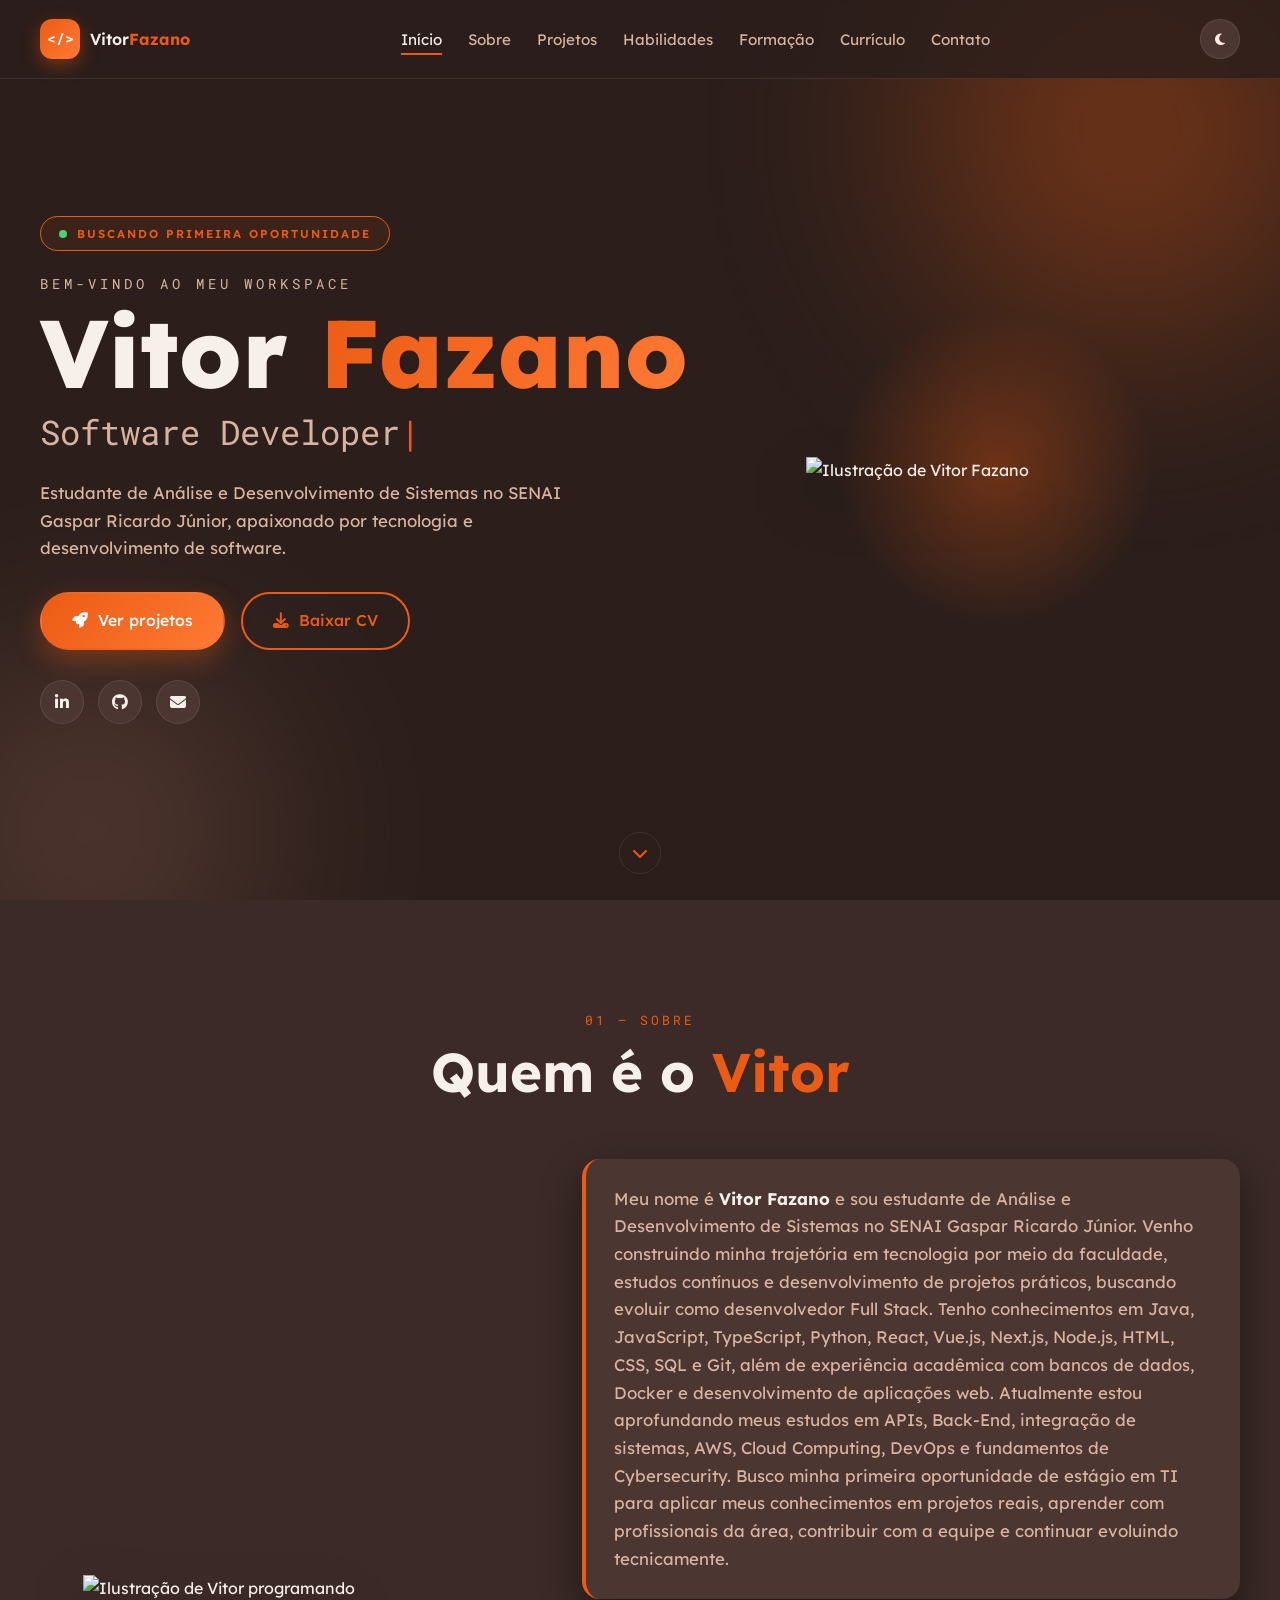
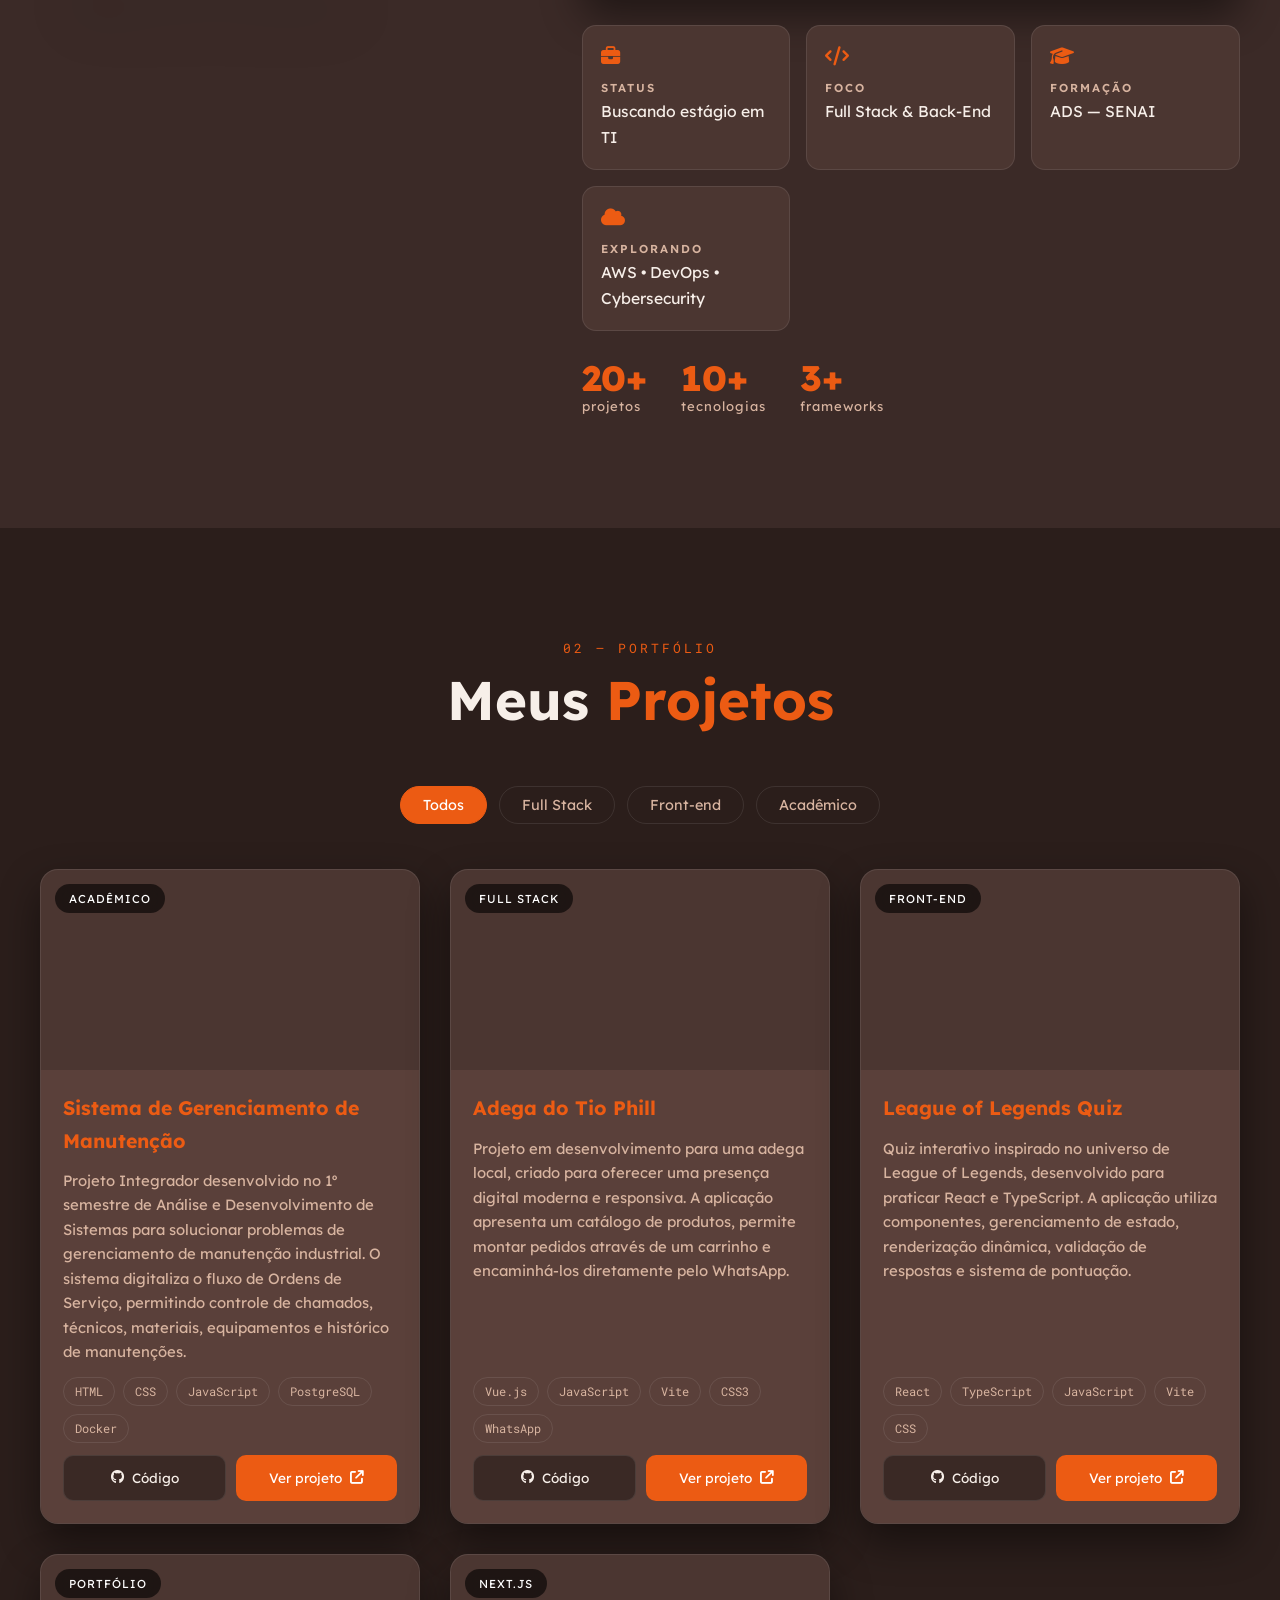
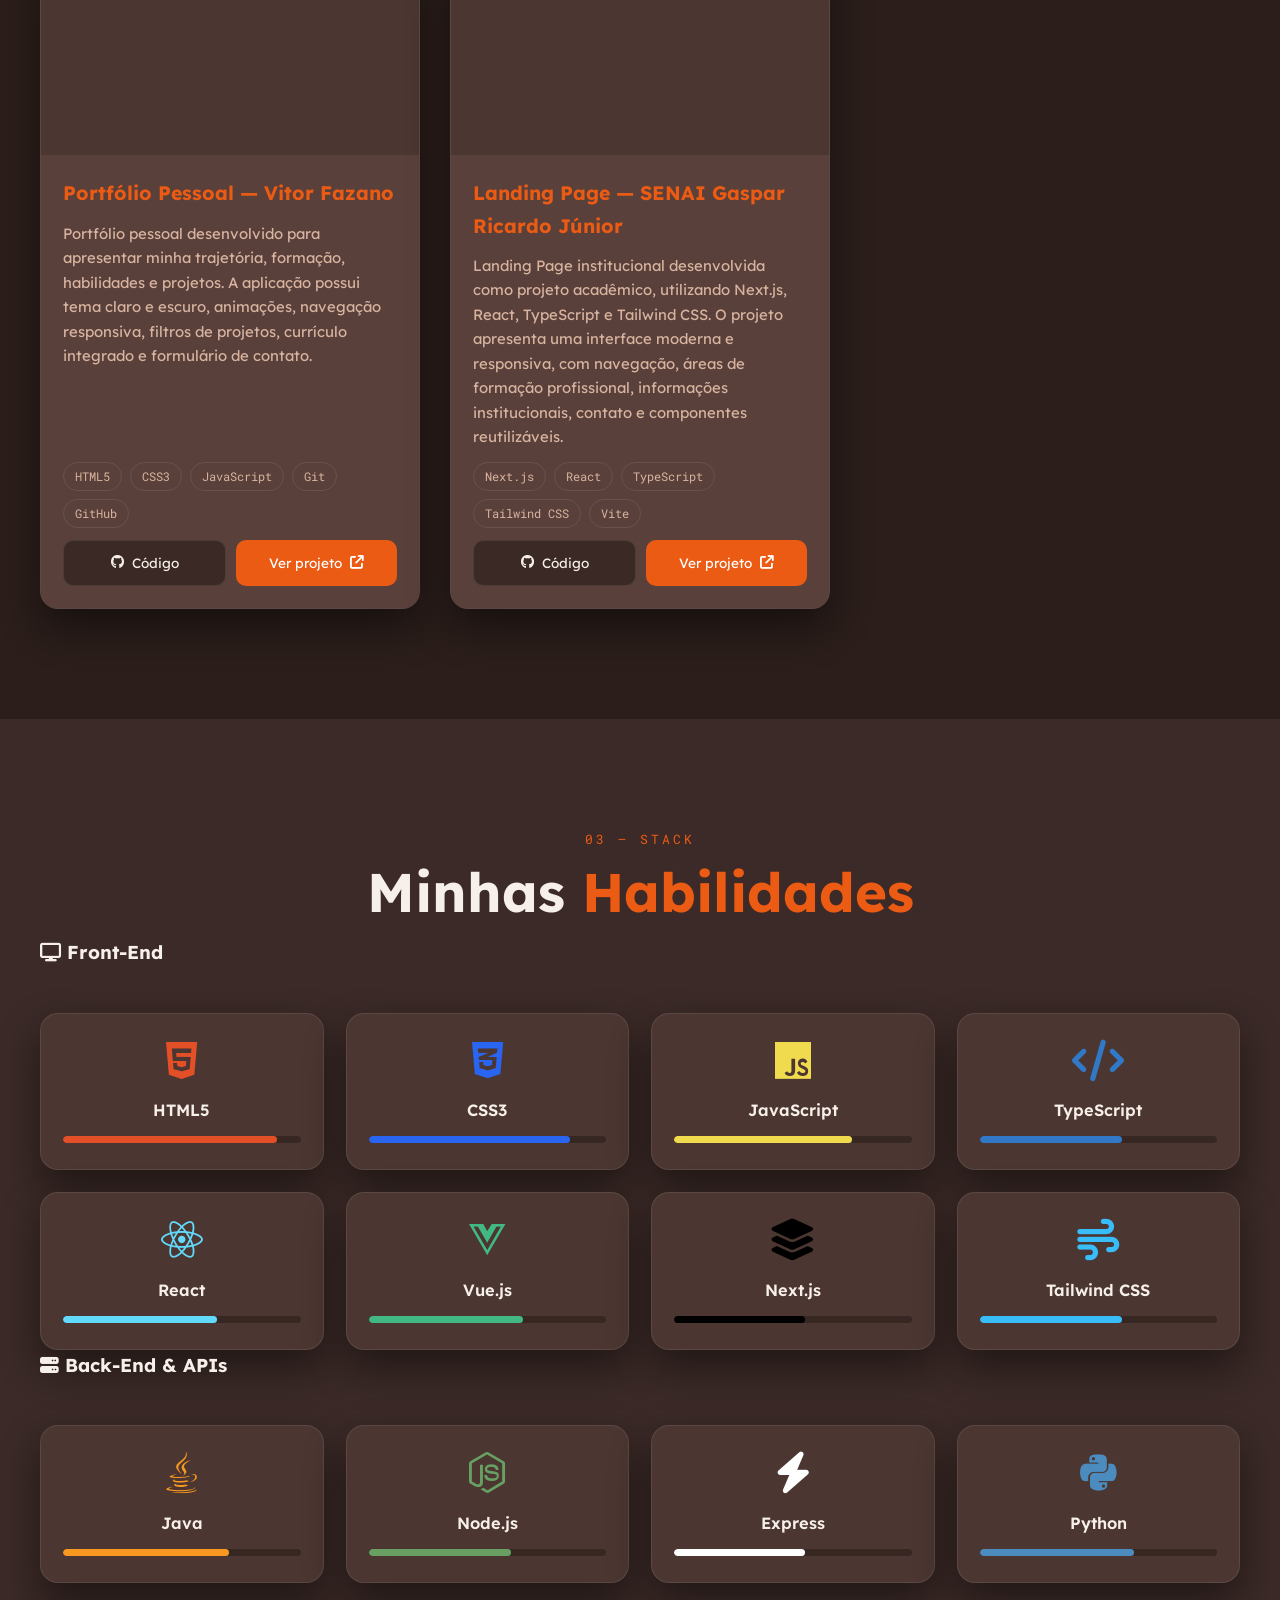
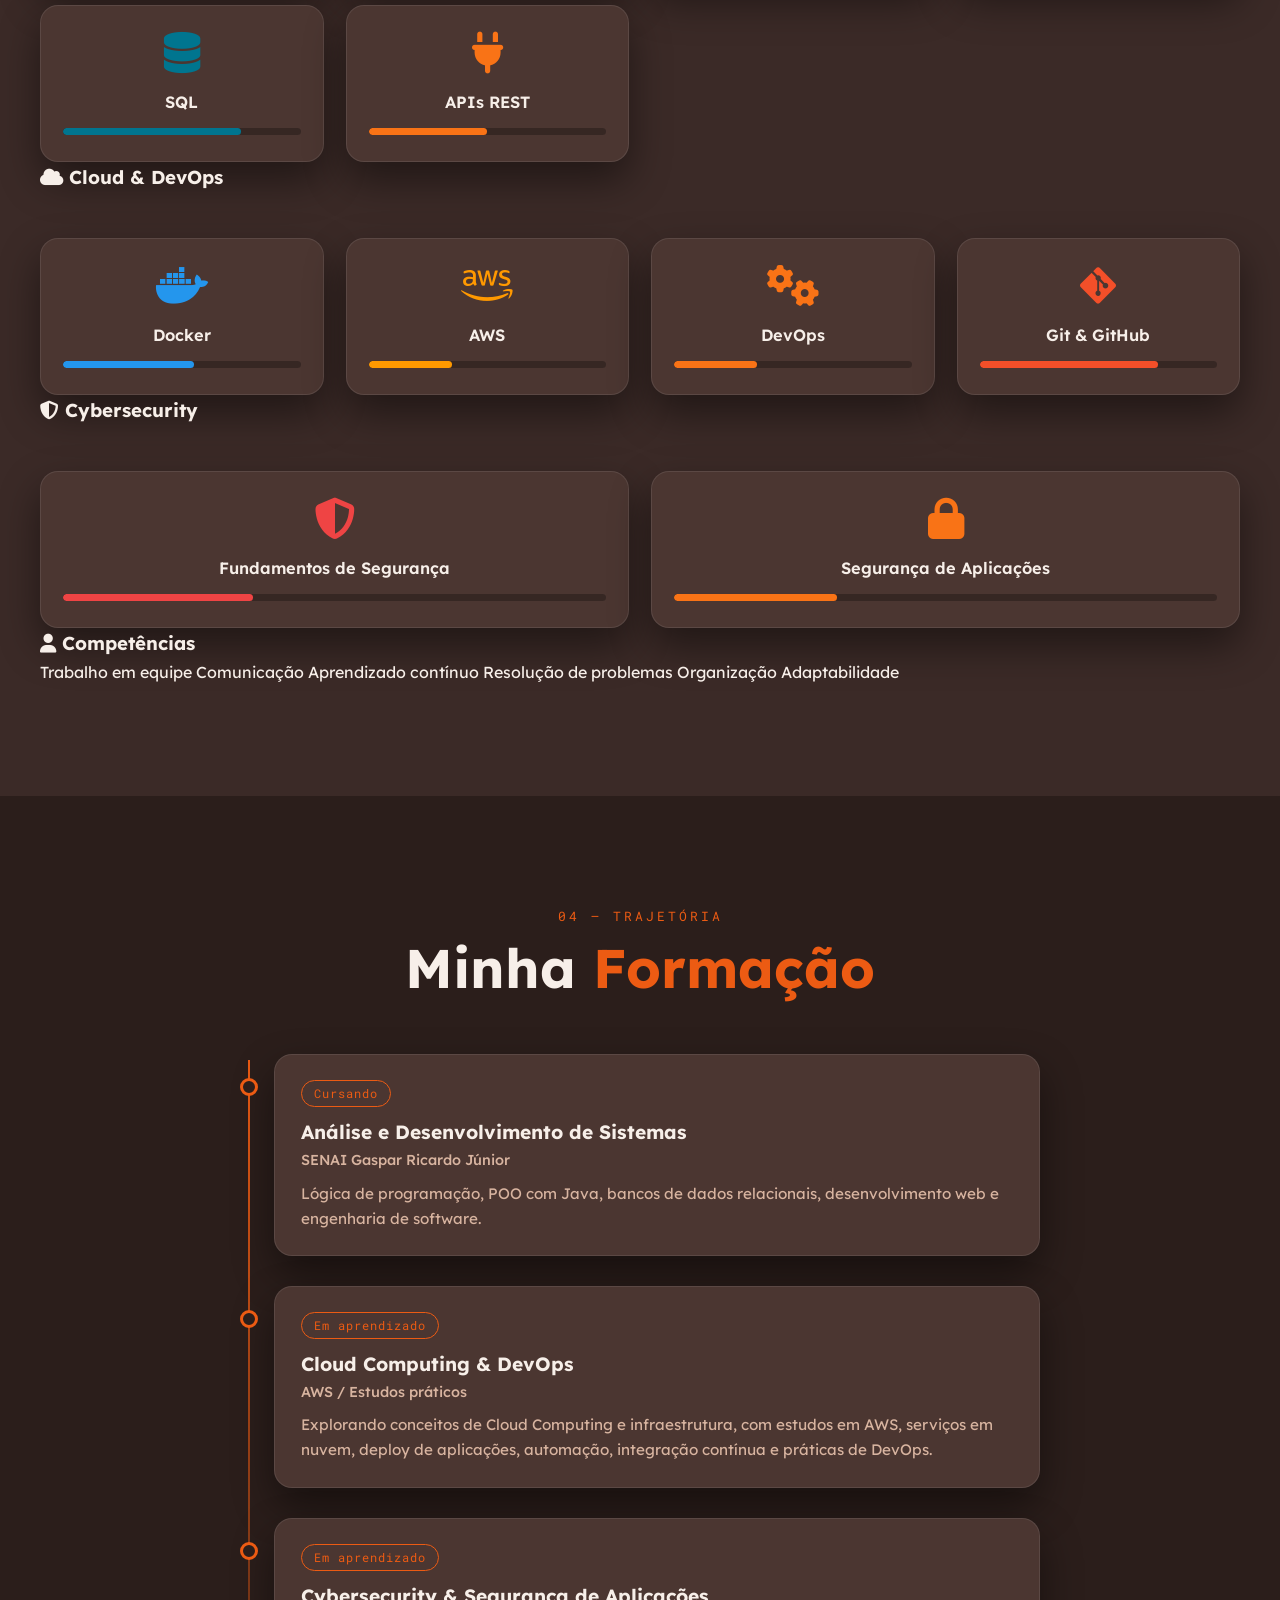
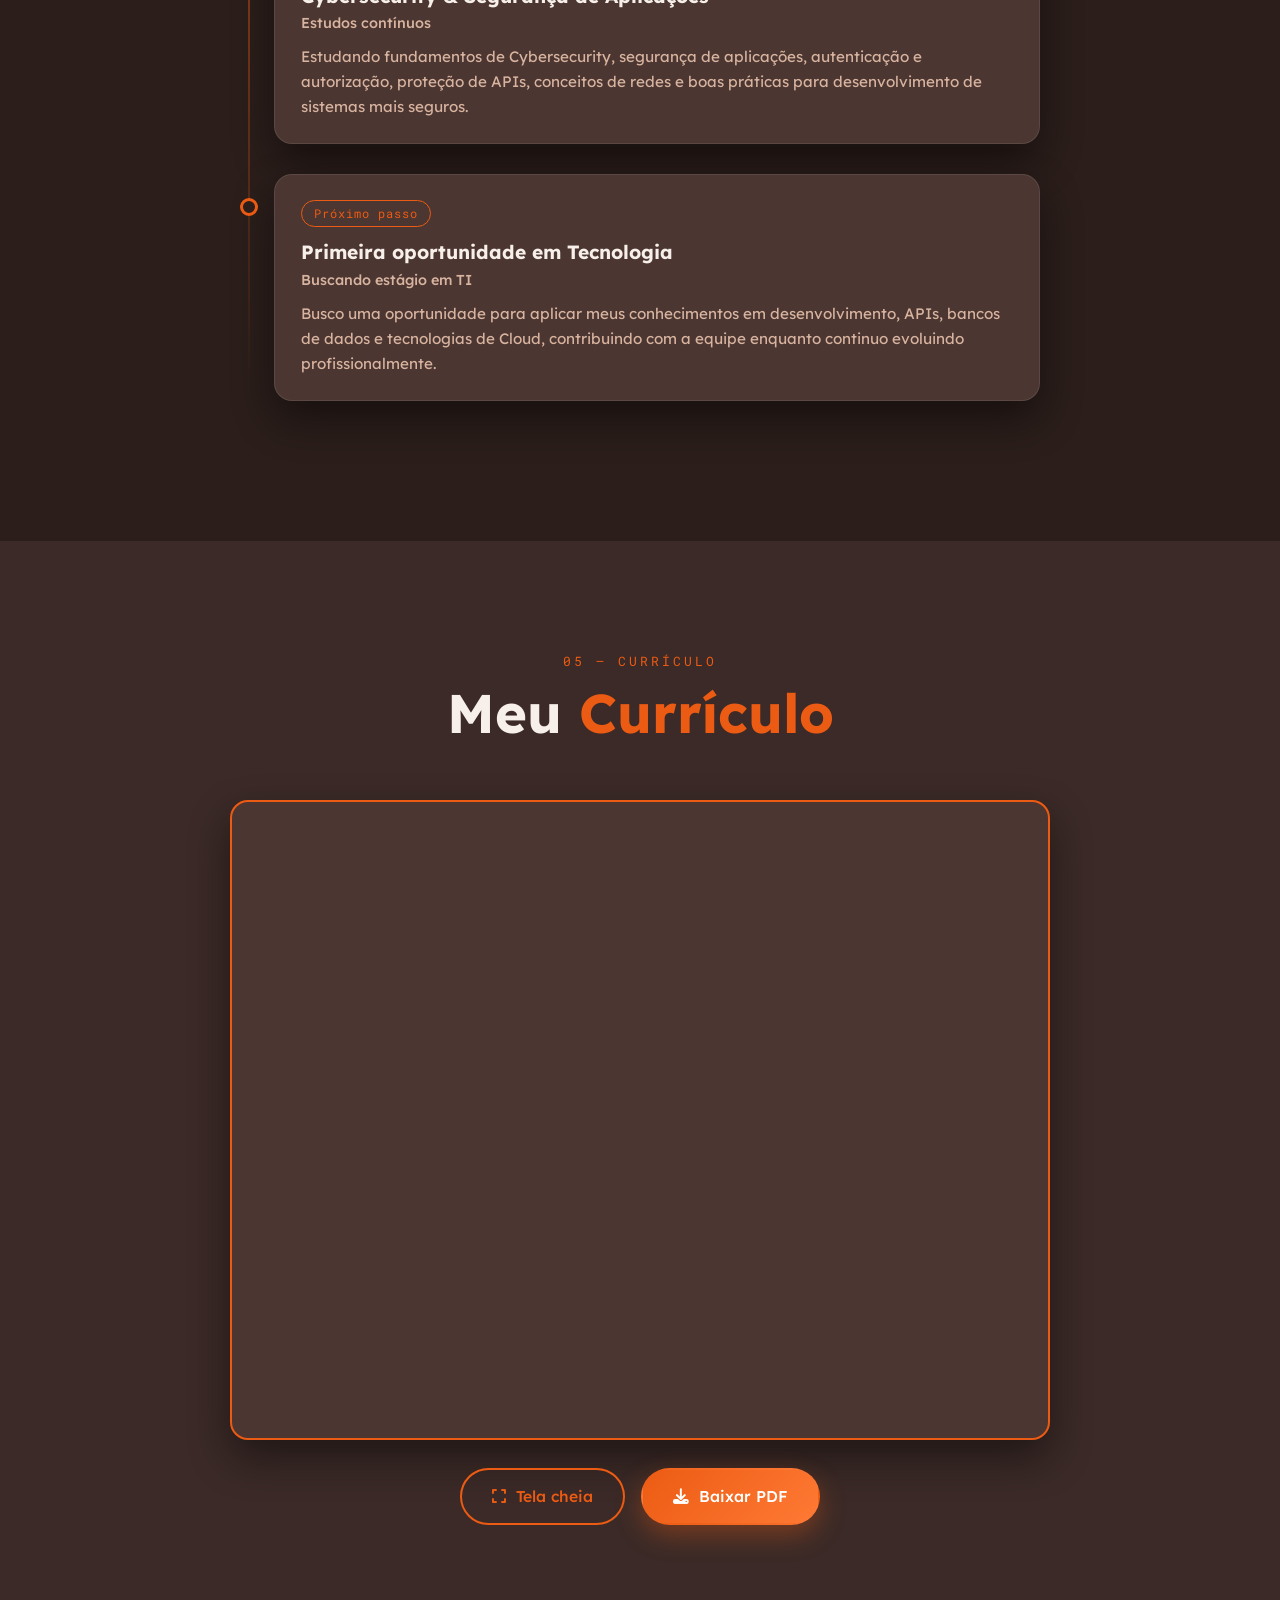
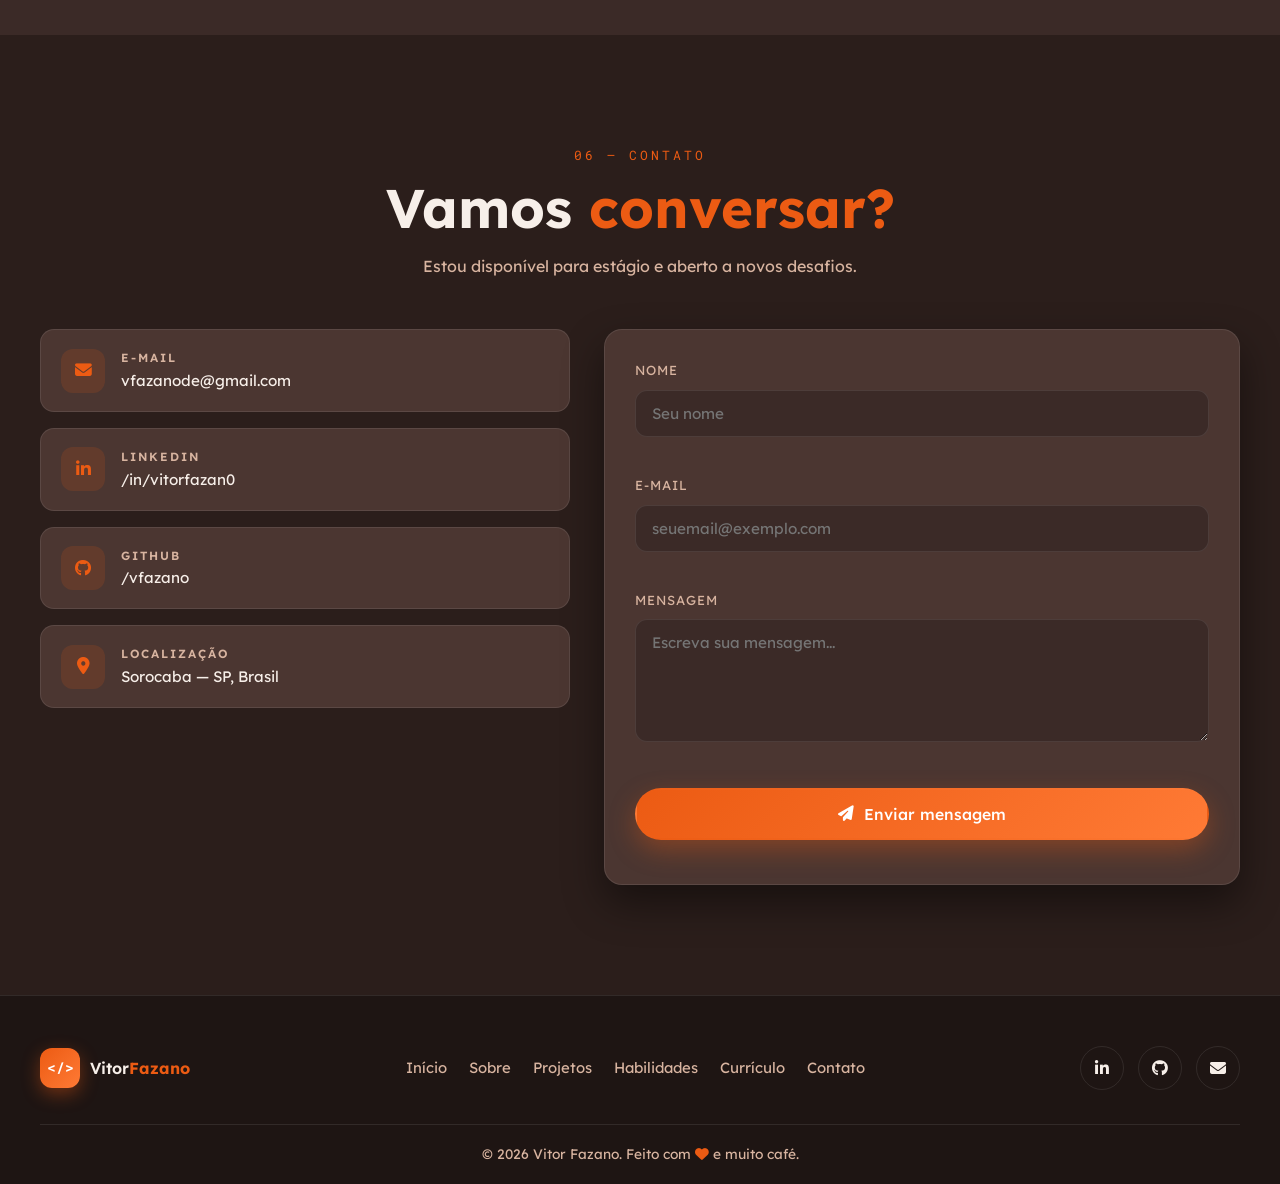
==== commit 0beb6db9: "2.1.0 - feat : ADD novos projetos e novas habilidades" ====
--- a/PortifolioFazano/index.html
+++ b/PortifolioFazano/index.html
@@ -114,39 +114,57 @@
 
                     <div class="sobre-conteudo" data-reveal>
                         <p class="descricao">
-                            Meu nome é <strong>Vitor Fazano</strong> e atualmente curso Análise e Desenvolvimento de Sistemas no SENAI Gaspar Ricardo Júnior. Estou em constante aprendizado na área de programação, desenvolvendo habilidades em Java, Python,
-                            HTML, CSS, JavaScript e SQL. Busco uma oportunidade de estágio para aplicar meus conhecimentos, ganhar experiência prática e evoluir como desenvolvedor.
+                            Meu nome é <strong>Vitor Fazano</strong> e sou estudante de Análise e Desenvolvimento de Sistemas no SENAI Gaspar Ricardo Júnior. Venho construindo minha trajetória em tecnologia por meio da faculdade, estudos contínuos e desenvolvimento
+                            de projetos práticos, buscando evoluir como desenvolvedor Full Stack. Tenho conhecimentos em Java, JavaScript, TypeScript, Python, React, Vue.js, Next.js, Node.js, HTML, CSS, SQL e Git, além de experiência acadêmica com bancos
+                            de dados, Docker e desenvolvimento de aplicações web. Atualmente estou aprofundando meus estudos em APIs, Back-End, integração de sistemas, AWS, Cloud Computing, DevOps e fundamentos de Cybersecurity. Busco minha primeira oportunidade
+                            de estágio em TI para aplicar meus conhecimentos em projetos reais, aprender com profissionais da área, contribuir com a equipe e continuar evoluindo tecnicamente.
                         </p>
 
                         <div class="info-cards">
+
                             <div class="info-card">
                                 <i class="fa-solid fa-briefcase"></i>
                                 <h4>Status</h4>
-                                <p>Buscando estágio</p>
-                            </div>
+                                <p>Buscando estágio em TI</p>
+                            </div>
+
                             <div class="info-card">
-                                <i class="fa-solid fa-location-dot"></i>
-                                <h4>Localização</h4>
-                                <p>Sorocaba, Brasil</p>
-                            </div>
+                                <i class="fa-solid fa-code"></i>
+                                <h4>Foco</h4>
+                                <p>Full Stack & Back-End</p>
+                            </div>
+
                             <div class="info-card">
                                 <i class="fa-solid fa-graduation-cap"></i>
                                 <h4>Formação</h4>
                                 <p>ADS — SENAI</p>
                             </div>
+
                             <div class="info-card">
-                                <i class="fa-solid fa-language"></i>
-                                <h4>Idiomas</h4>
-                                <p>Português / Inglês básico</p>
-                            </div>
+                                <i class="fa-solid fa-cloud"></i>
+                                <h4>Explorando</h4>
+                                <p>AWS • DevOps • Cybersecurity</p>
+                            </div>
+
                         </div>
 
                         <div class="stats">
-                            <div class="stat"><span class="stat-num" data-count="6">0</span><small>tecnologias</small>
-                            </div>
-                            <div class="stat"><span class="stat-num" data-count="4">0</span><small>projetos</small>
-                            </div>
-                            <div class="stat"><span class="stat-num" data-count="100" data-suffix="%">0</span><small>dedicação</small></div>
+
+                            <div class="stat">
+                                <span class="stat-num" data-count="20" data-suffix="+">0</span>
+                                <small>projetos</small>
+                            </div>
+
+                            <div class="stat">
+                                <span class="stat-num" data-count="10" data-suffix="+">0</span>
+                                <small>tecnologias</small>
+                            </div>
+
+                            <div class="stat">
+                                <span class="stat-num" data-count="3" data-suffix="+">0</span>
+                                <small>frameworks</small>
+                            </div>
+
                         </div>
                     </div>
                 </div>
@@ -339,11 +357,12 @@
 
                     <article class="card-projeto" data-cat="frontend" data-reveal>
 
-                        <div class="card-img" style="background-image: url('img/foto_portifolio.png')">
+                        <div class="card-img" style="background-image: url('/Portifolio-Fazano/PortifolioFazano/img/Captura\ de\ tela\ 2026-09-11\ 150222.png')">
                             <span class="card-badge">
                         Portfólio
                     </span>
                         </div>
+
 
                         <div class="card-info">
 
@@ -379,61 +398,307 @@
                         </div>
 
                     </article>
+                    <!-- ================================================= -->
+                    <!-- PROJETO 4 — SENAI GASPAR RICARDO JÚNIOR -->
+                    <!-- ================================================= -->
+
+                    <article class="card-projeto" data-cat="framework" data-reveal>
+
+                        <div class="card-img" style="background-image: url('img/projeto-senai.png')">
+                            <span class="card-badge">
+            Next.js
+        </span>
+                        </div>
+
+                        <div class="card-info">
+
+                            <h3>
+                                Landing Page — SENAI Gaspar Ricardo Júnior
+                            </h3>
+
+                            <p>
+                                Landing Page institucional desenvolvida como projeto acadêmico, utilizando Next.js, React, TypeScript e Tailwind CSS. O projeto apresenta uma interface moderna e responsiva, com navegação, áreas de formação profissional, informações institucionais, contato
+                                e componentes reutilizáveis.
+                            </p>
+
+                            <div class="tags">
+                                <span>Next.js</span>
+                                <span>React</span>
+                                <span>TypeScript</span>
+                                <span>Tailwind CSS</span>
+                                <span>Vite</span>
+                            </div>
+
+                            <div class="botoes">
+
+                                <a href="https://github.com/vfazano/SENAI-Gaspar-Ricardo-Junior-Projeto-Next.js" class="btn-card github" target="_blank" rel="noopener">
+                                    <i class="fa-brands fa-github"></i> Código
+                                </a>
+
+                                <a href="#" class="btn-card site" target="_blank" rel="noopener">
+                Ver projeto
+                <i class="fa-solid fa-arrow-up-right-from-square"></i>
+            </a>
+
+                            </div>
+
+                        </div>
+
+                    </article>
 
 
                 </div>
             </div>
         </section>
 
+
         <!-- ============ HABILIDADES ============ -->
         <section id="habilidades" class="habilidades section">
+
             <div class="container">
-                <p class="section-tag" data-reveal>03 — Stack</p>
-                <h2 class="section-title" data-reveal>Minhas <span>Habilidades</span></h2>
+
+                <p class="section-tag" data-reveal>
+                    03 — Stack
+                </p>
+
+                <h2 class="section-title" data-reveal>
+                    Minhas <span>Habilidades</span>
+                </h2>
+
+
+                <!-- ============================= -->
+                <!-- FRONT-END -->
+                <!-- ============================= -->
+
+                <h3 class="skill-category" data-reveal>
+                    <i class="fa-solid fa-display"></i> Front-End
+                </h3>
 
                 <div class="skills">
+
+                    <div class="skill" data-reveal style="--skill:#e34f26">
+                        <i class="fa-brands fa-html5"></i>
+                        <h4>HTML5</h4>
+                        <div class="bar">
+                            <span data-level="90"></span>
+                        </div>
+                    </div>
+
+                    <div class="skill" data-reveal style="--skill:#2965f1">
+                        <i class="fa-brands fa-css3-alt"></i>
+                        <h4>CSS3</h4>
+                        <div class="bar">
+                            <span data-level="85"></span>
+                        </div>
+                    </div>
+
+                    <div class="skill" data-reveal style="--skill:#f0db4f">
+                        <i class="fa-brands fa-js"></i>
+                        <h4>JavaScript</h4>
+                        <div class="bar">
+                            <span data-level="75"></span>
+                        </div>
+                    </div>
+
+                    <div class="skill" data-reveal style="--skill:#3178c6">
+                        <i class="fa-solid fa-code"></i>
+                        <h4>TypeScript</h4>
+                        <div class="bar">
+                            <span data-level="60"></span>
+                        </div>
+                    </div>
+
+                    <div class="skill" data-reveal style="--skill:#61dafb">
+                        <i class="fa-brands fa-react"></i>
+                        <h4>React</h4>
+                        <div class="bar">
+                            <span data-level="65"></span>
+                        </div>
+                    </div>
+
+                    <div class="skill" data-reveal style="--skill:#42b883">
+                        <i class="fa-brands fa-vuejs"></i>
+                        <h4>Vue.js</h4>
+                        <div class="bar">
+                            <span data-level="65"></span>
+                        </div>
+                    </div>
+
+                    <div class="skill" data-reveal style="--skill:#000000">
+                        <i class="fa-solid fa-layer-group"></i>
+                        <h4>Next.js</h4>
+                        <div class="bar">
+                            <span data-level="55"></span>
+                        </div>
+                    </div>
+
+                    <div class="skill" data-reveal style="--skill:#38bdf8">
+                        <i class="fa-solid fa-wind"></i>
+                        <h4>Tailwind CSS</h4>
+                        <div class="bar">
+                            <span data-level="60"></span>
+                        </div>
+                    </div>
+
+                </div>
+
+
+                <!-- ============================= -->
+                <!-- BACK-END -->
+                <!-- ============================= -->
+
+                <h3 class="skill-category" data-reveal>
+                    <i class="fa-solid fa-server"></i> Back-End & APIs
+                </h3>
+
+                <div class="skills">
+
                     <div class="skill" data-reveal style="--skill:#f89820">
                         <i class="fa-brands fa-java"></i>
                         <h4>Java</h4>
-                        <div class="bar"><span data-level="70"></span></div>
-                    </div>
+                        <div class="bar">
+                            <span data-level="70"></span>
+                        </div>
+                    </div>
+
+                    <div class="skill" data-reveal style="--skill:#68a063">
+                        <i class="fa-brands fa-node-js"></i>
+                        <h4>Node.js</h4>
+                        <div class="bar">
+                            <span data-level="60"></span>
+                        </div>
+                    </div>
+
+                    <div class="skill" data-reveal style="--skill:#ffffff">
+                        <i class="fa-solid fa-bolt"></i>
+                        <h4>Express</h4>
+                        <div class="bar">
+                            <span data-level="55"></span>
+                        </div>
+                    </div>
+
                     <div class="skill" data-reveal style="--skill:#4b8bbe">
                         <i class="fa-brands fa-python"></i>
                         <h4>Python</h4>
-                        <div class="bar"><span data-level="65"></span></div>
-                    </div>
-                    <div class="skill" data-reveal style="--skill:#e34f26">
-                        <i class="fa-brands fa-html5"></i>
-                        <h4>HTML5</h4>
-                        <div class="bar"><span data-level="90"></span></div>
-                    </div>
-                    <div class="skill" data-reveal style="--skill:#2965f1">
-                        <i class="fa-brands fa-css3-alt"></i>
-                        <h4>CSS3</h4>
-                        <div class="bar"><span data-level="85"></span></div>
-                    </div>
-                    <div class="skill" data-reveal style="--skill:#f0db4f">
-                        <i class="fa-brands fa-js"></i>
-                        <h4>JavaScript</h4>
-                        <div class="bar"><span data-level="70"></span></div>
-                    </div>
+                        <div class="bar">
+                            <span data-level="65"></span>
+                        </div>
+                    </div>
+
                     <div class="skill" data-reveal style="--skill:#00758f">
                         <i class="fa-solid fa-database"></i>
                         <h4>SQL</h4>
-                        <div class="bar"><span data-level="75"></span></div>
-                    </div>
+                        <div class="bar">
+                            <span data-level="75"></span>
+                        </div>
+                    </div>
+
+                    <div class="skill" data-reveal style="--skill:#f97316">
+                        <i class="fa-solid fa-plug"></i>
+                        <h4>APIs REST</h4>
+                        <div class="bar">
+                            <span data-level="50"></span>
+                        </div>
+                    </div>
+
+                </div>
+
+
+                <!-- ============================= -->
+                <!-- DEVOPS / CLOUD -->
+                <!-- ============================= -->
+
+                <h3 class="skill-category" data-reveal>
+                    <i class="fa-solid fa-cloud"></i> Cloud & DevOps
+                </h3>
+
+                <div class="skills">
+
+                    <div class="skill" data-reveal style="--skill:#2496ed">
+                        <i class="fa-brands fa-docker"></i>
+                        <h4>Docker</h4>
+                        <div class="bar">
+                            <span data-level="55"></span>
+                        </div>
+                    </div>
+
+                    <div class="skill" data-reveal style="--skill:#ff9900">
+                        <i class="fa-brands fa-aws"></i>
+                        <h4>AWS</h4>
+                        <div class="bar">
+                            <span data-level="35"></span>
+                        </div>
+                    </div>
+
+                    <div class="skill" data-reveal style="--skill:#f97316">
+                        <i class="fa-solid fa-gears"></i>
+                        <h4>DevOps</h4>
+                        <div class="bar">
+                            <span data-level="35"></span>
+                        </div>
+                    </div>
+
                     <div class="skill" data-reveal style="--skill:#f34f29">
                         <i class="fa-brands fa-git-alt"></i>
-                        <h4>Git &amp; GitHub</h4>
-                        <div class="bar"><span data-level="70"></span></div>
-                    </div>
-                    <div class="skill" data-reveal style="--skill:#a36d5c">
-                        <i class="fa-solid fa-users-gear"></i>
-                        <h4>Trabalho em equipe</h4>
-                        <div class="bar"><span data-level="95"></span></div>
-                    </div>
-                </div>
+                        <h4>Git & GitHub</h4>
+                        <div class="bar">
+                            <span data-level="75"></span>
+                        </div>
+                    </div>
+
+                </div>
+
+
+                <!-- ============================= -->
+                <!-- SEGURANÇA -->
+                <!-- ============================= -->
+
+                <h3 class="skill-category" data-reveal>
+                    <i class="fa-solid fa-shield-halved"></i> Cybersecurity
+                </h3>
+
+                <div class="skills">
+
+                    <div class="skill" data-reveal style="--skill:#ef4444">
+                        <i class="fa-solid fa-shield-halved"></i>
+                        <h4>Fundamentos de Segurança</h4>
+                        <div class="bar">
+                            <span data-level="35"></span>
+                        </div>
+                    </div>
+
+                    <div class="skill" data-reveal style="--skill:#f97316">
+                        <i class="fa-solid fa-lock"></i>
+                        <h4>Segurança de Aplicações</h4>
+                        <div class="bar">
+                            <span data-level="30"></span>
+                        </div>
+                    </div>
+
+                </div>
+
+
+                <!-- ============================= -->
+                <!-- SOFT SKILLS -->
+                <!-- ============================= -->
+
+                <h3 class="skill-category" data-reveal>
+                    <i class="fa-solid fa-user"></i> Competências
+                </h3>
+
+                <div class="competencias" data-reveal>
+
+                    <span>Trabalho em equipe</span>
+                    <span>Comunicação</span>
+                    <span>Aprendizado contínuo</span>
+                    <span>Resolução de problemas</span>
+                    <span>Organização</span>
+                    <span>Adaptabilidade</span>
+
+                </div>
+
             </div>
+
         </section>
 
         <!-- ============ FORMAÇÃO ============ -->
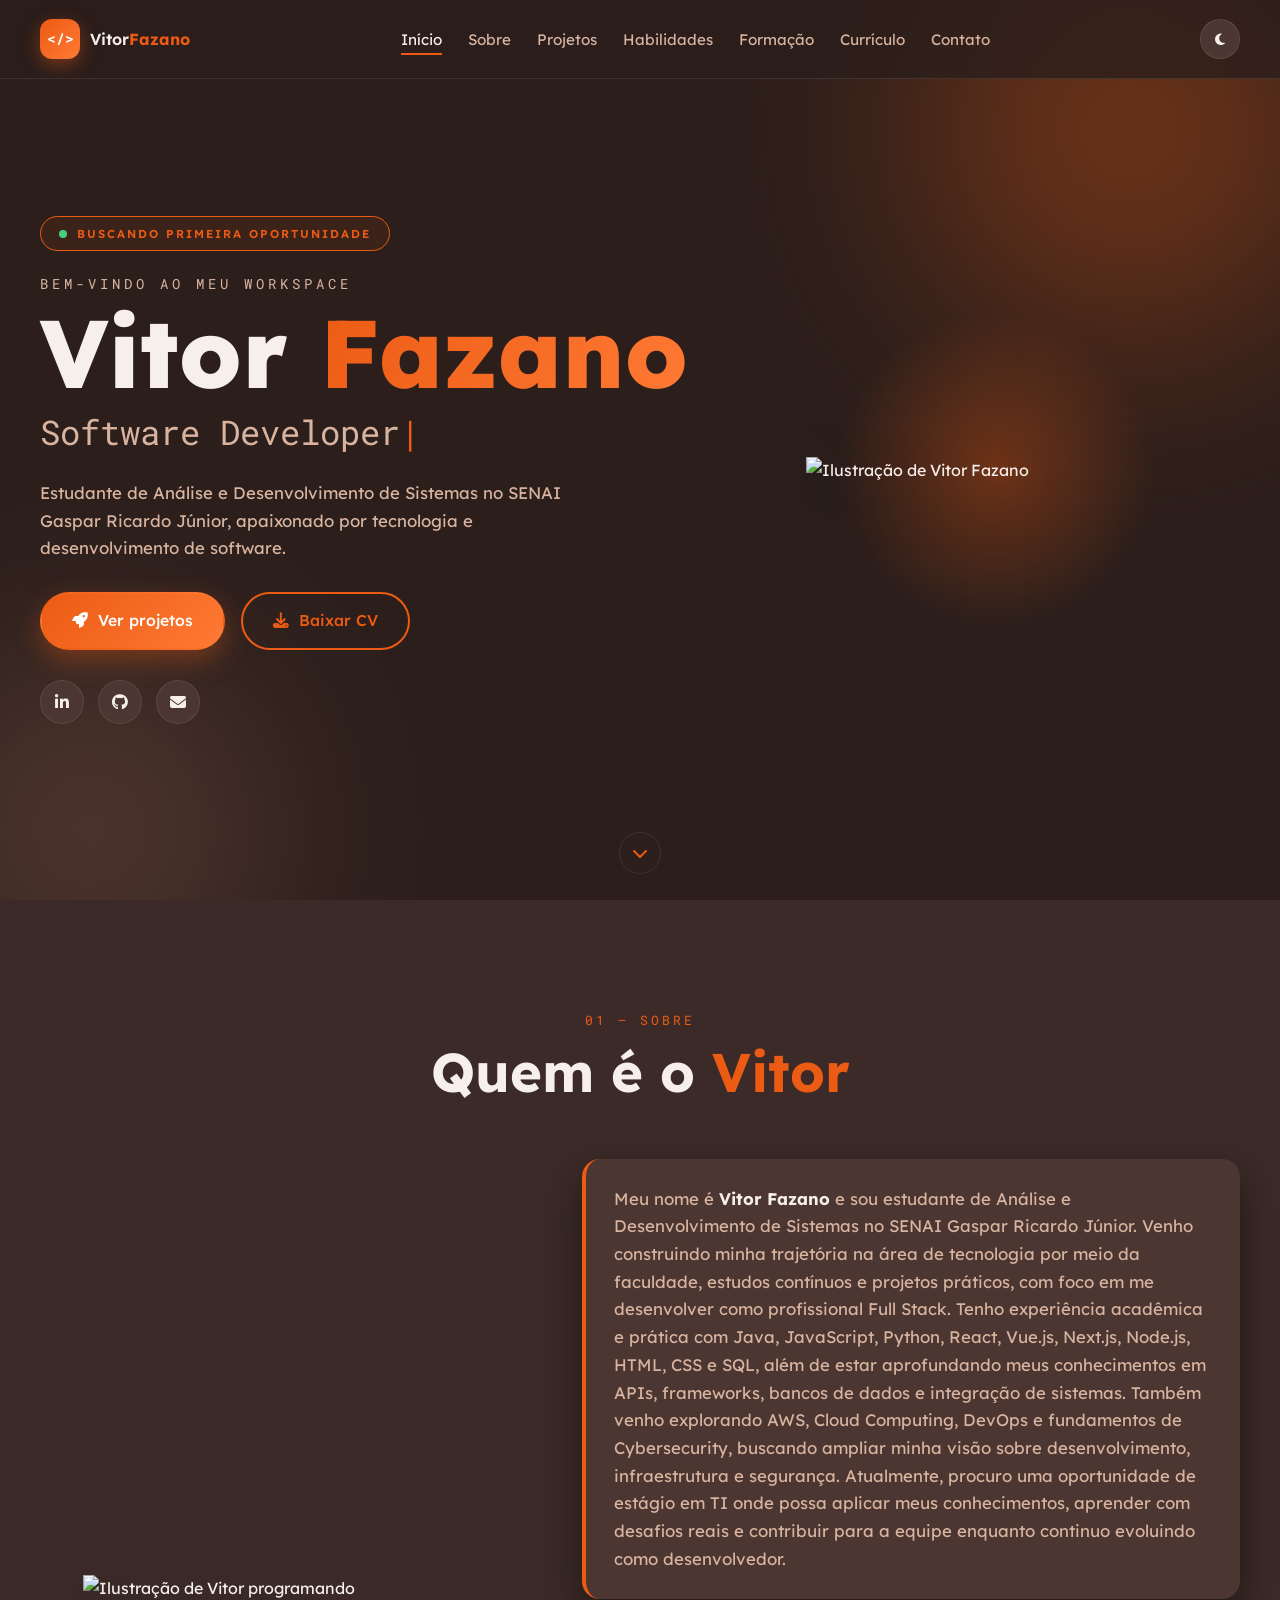
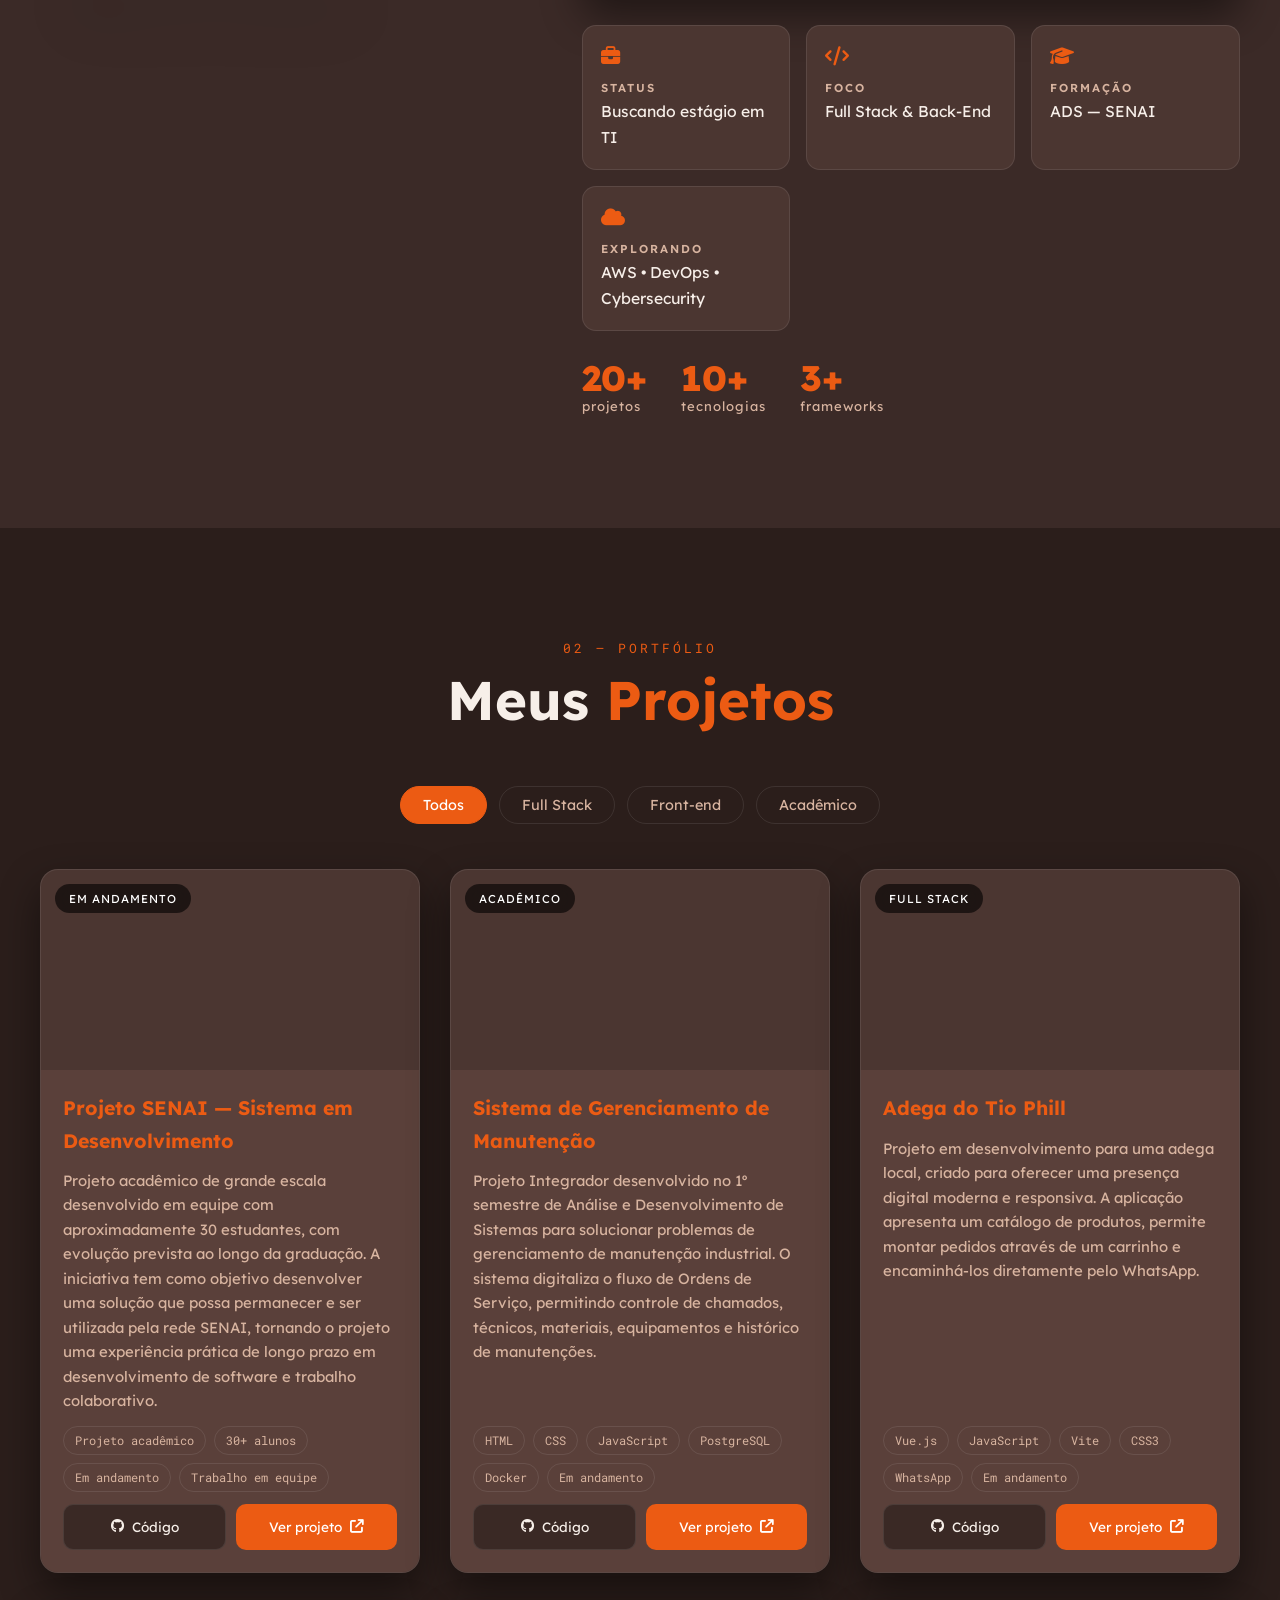
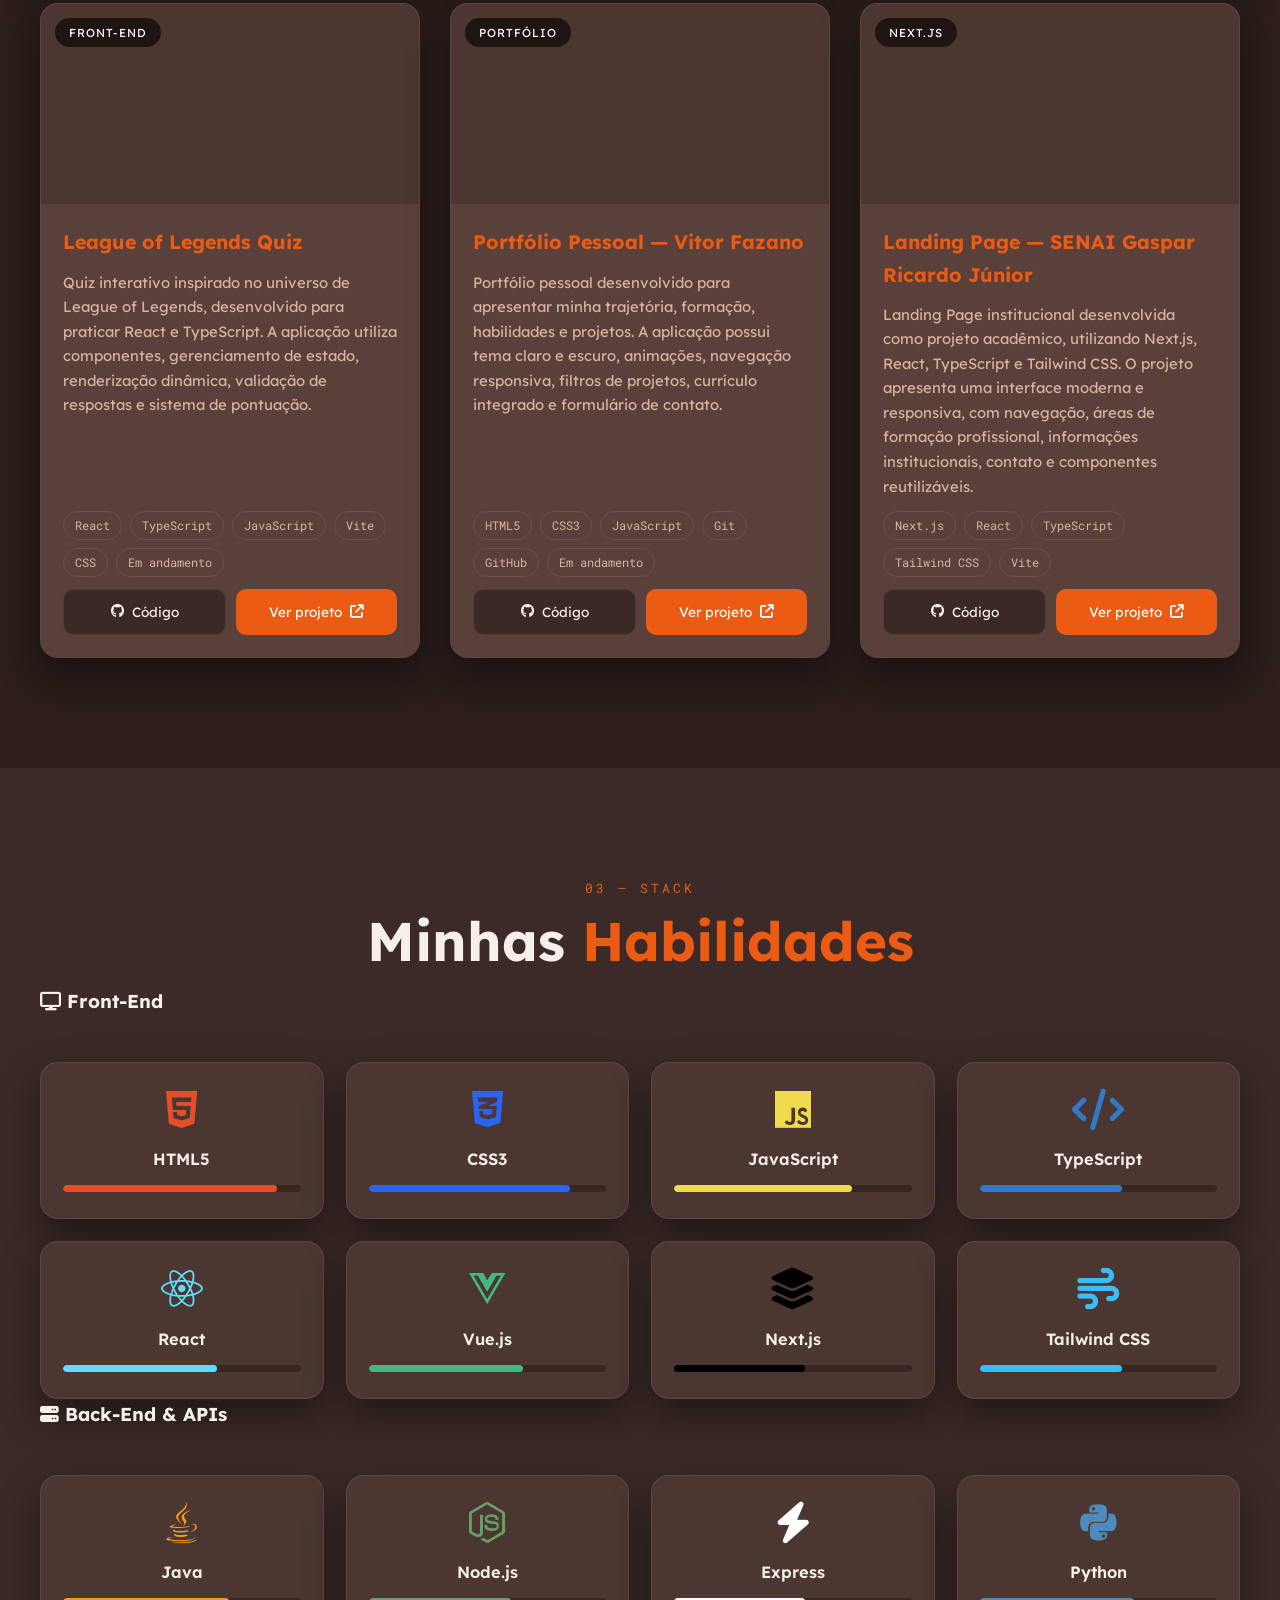
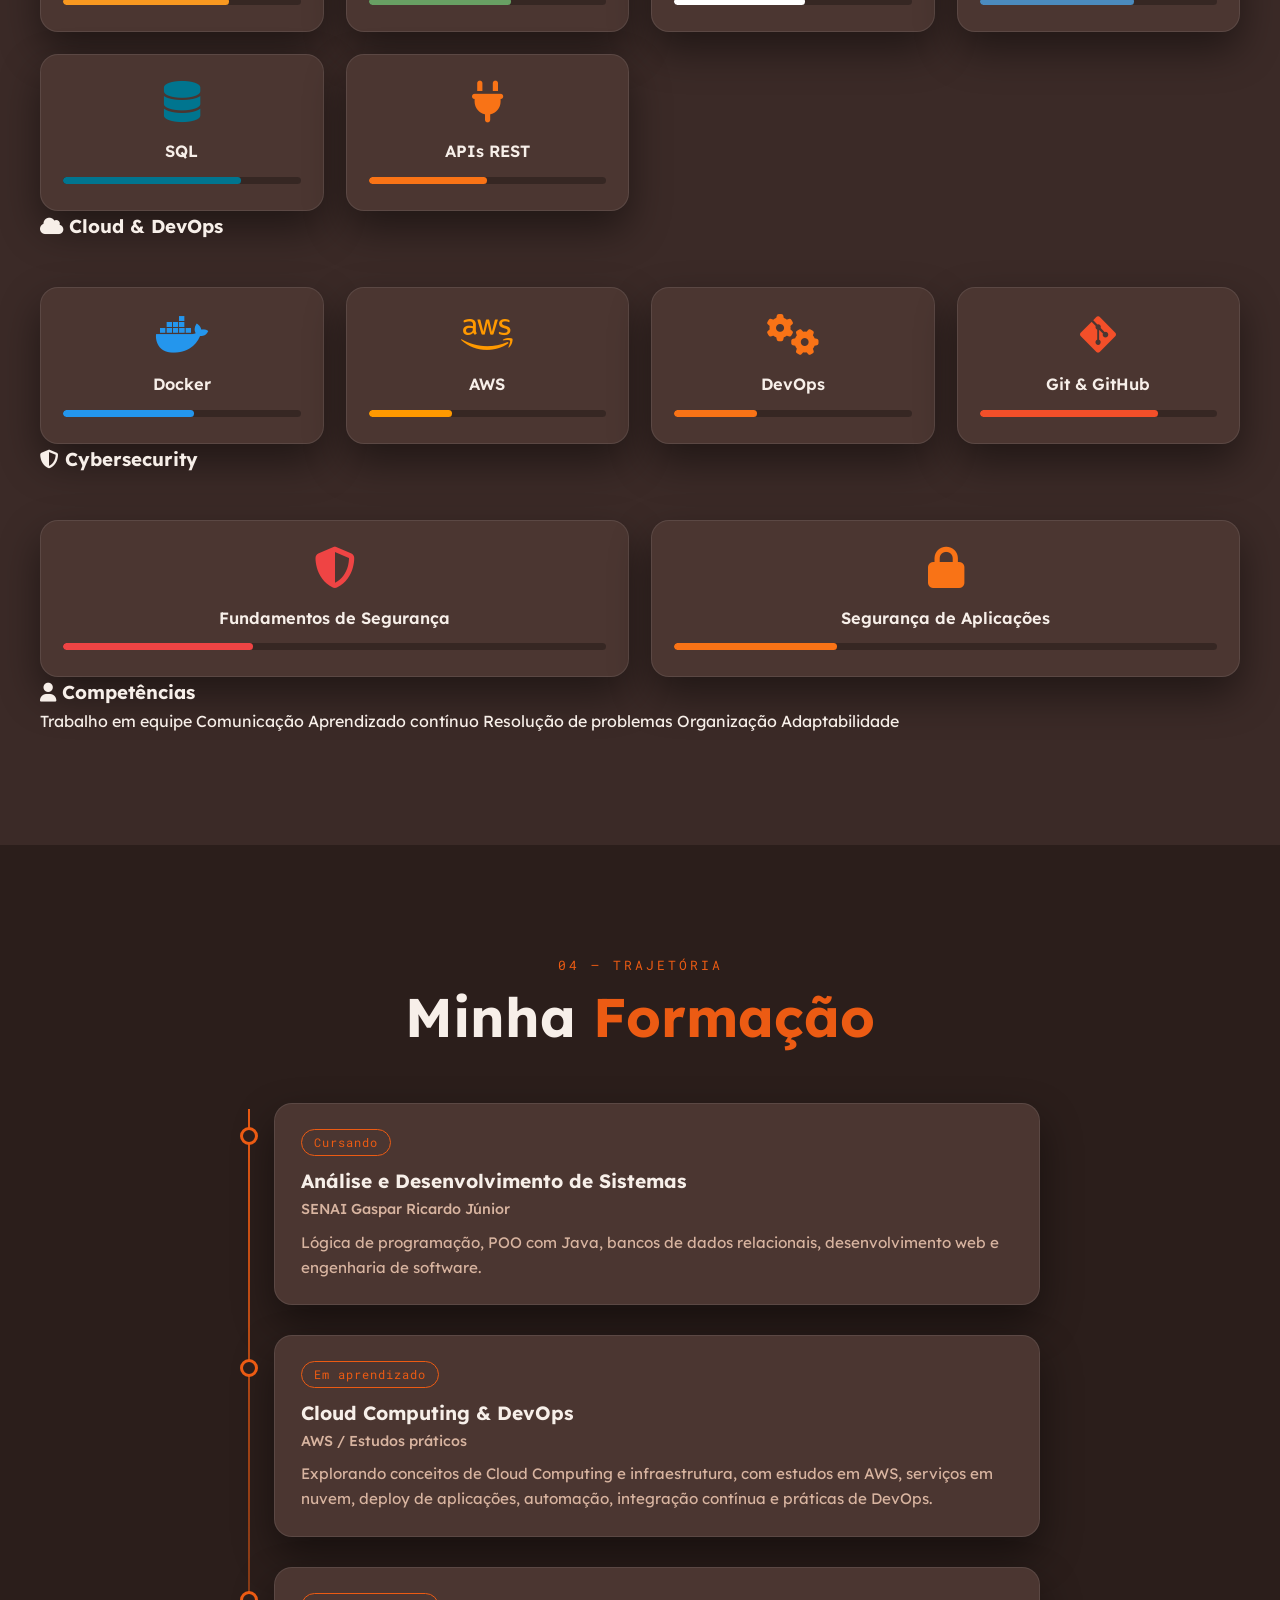
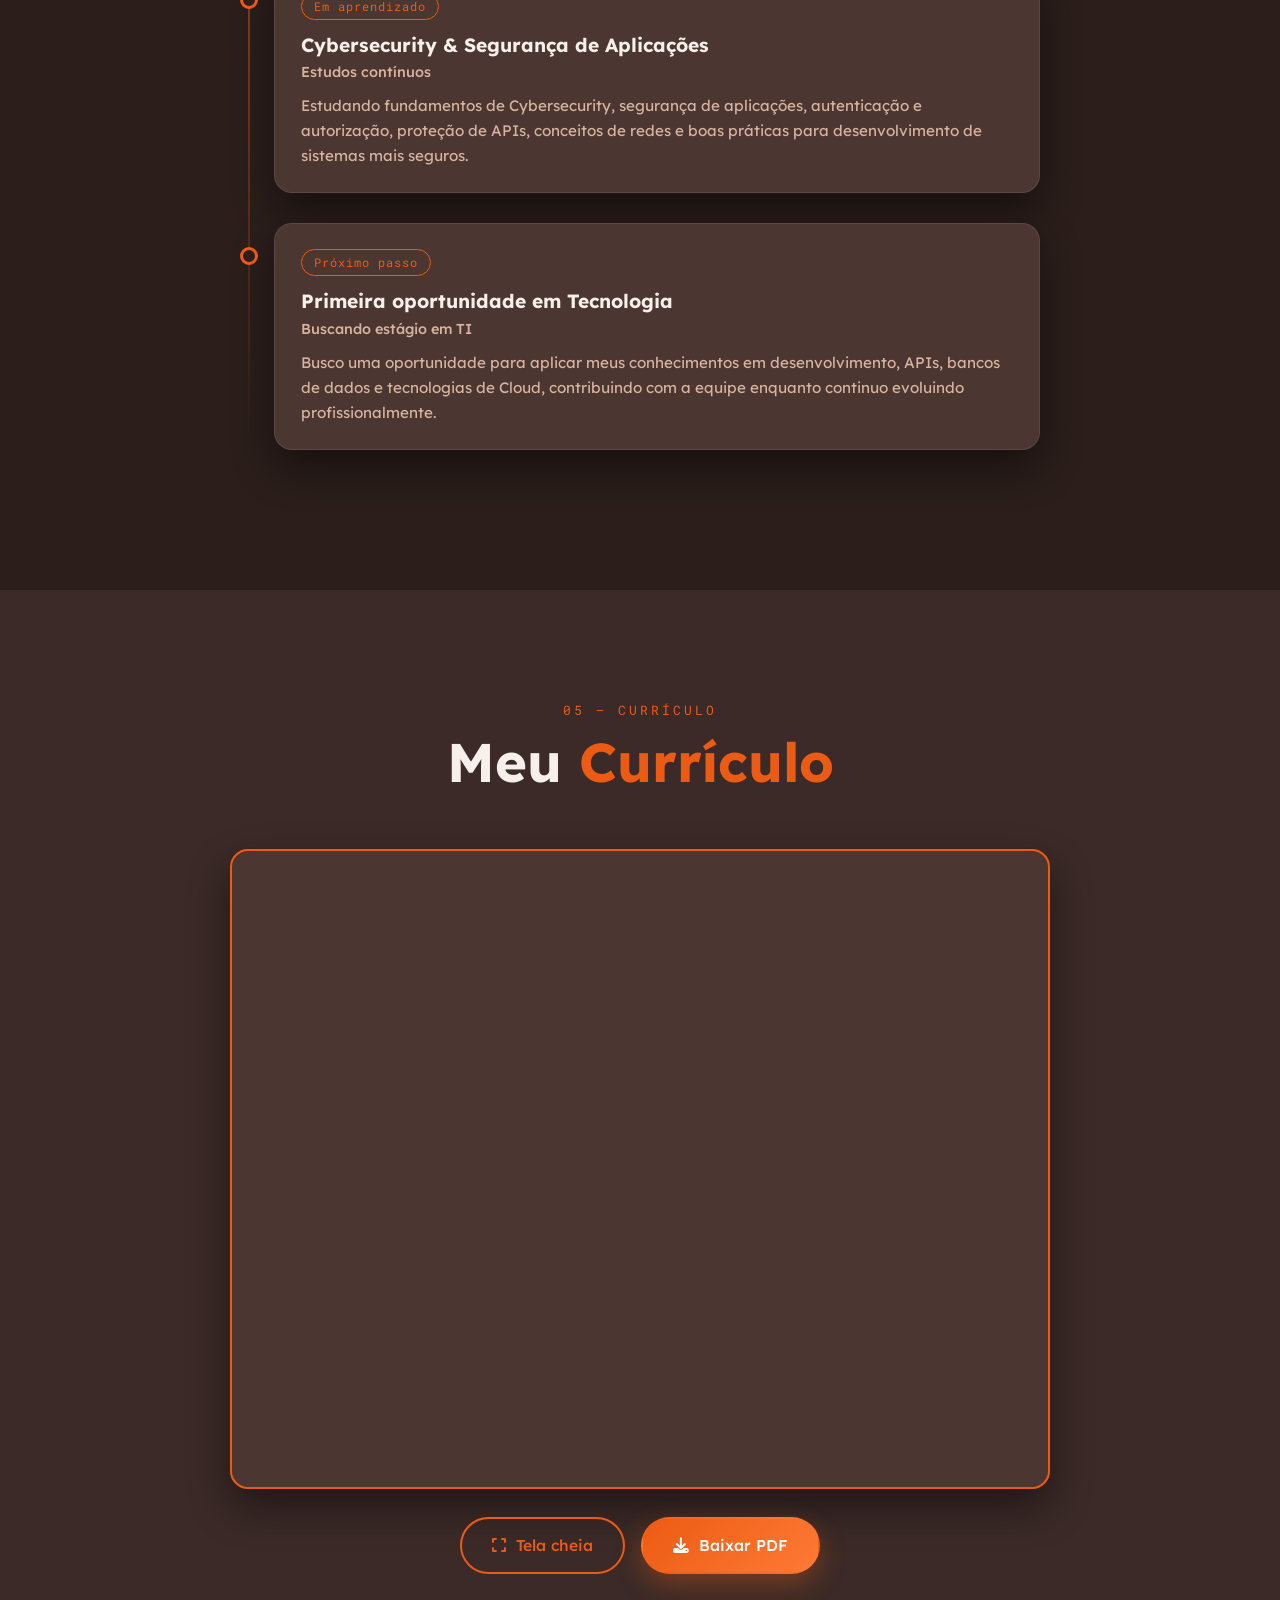
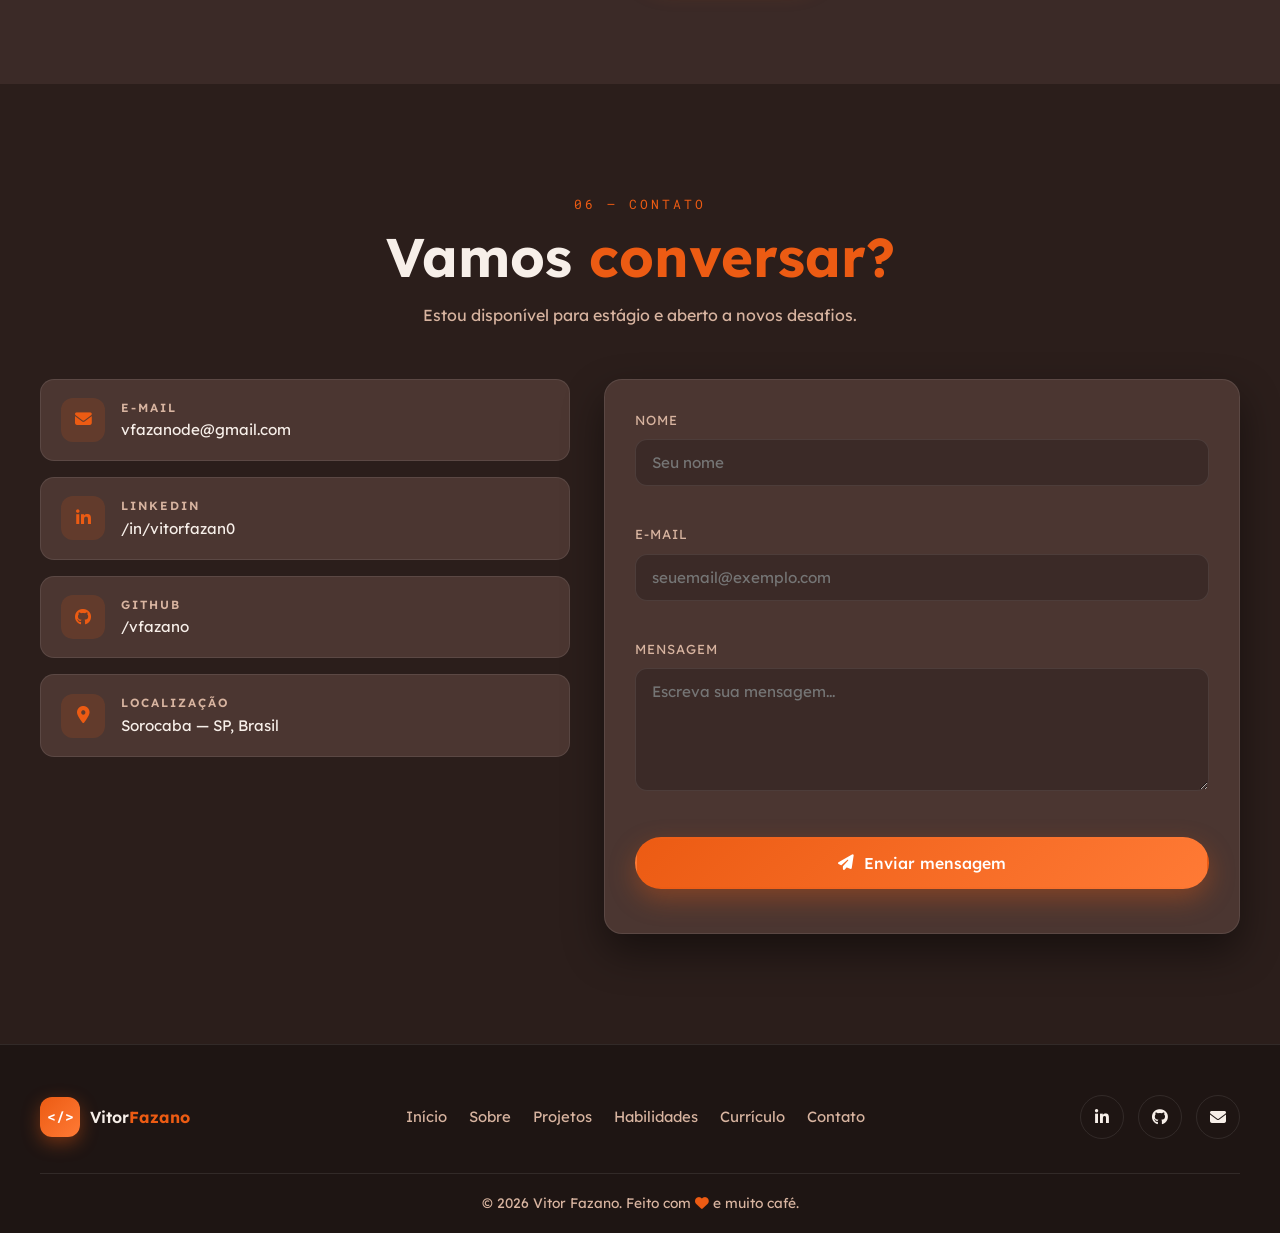
==== commit e39c8796: "2.2.0 - feat: ADD de novos projetos e alteracoes" ====
--- a/PortifolioFazano/index.html
+++ b/PortifolioFazano/index.html
@@ -114,10 +114,10 @@
 
                     <div class="sobre-conteudo" data-reveal>
                         <p class="descricao">
-                            Meu nome é <strong>Vitor Fazano</strong> e sou estudante de Análise e Desenvolvimento de Sistemas no SENAI Gaspar Ricardo Júnior. Venho construindo minha trajetória em tecnologia por meio da faculdade, estudos contínuos e desenvolvimento
-                            de projetos práticos, buscando evoluir como desenvolvedor Full Stack. Tenho conhecimentos em Java, JavaScript, TypeScript, Python, React, Vue.js, Next.js, Node.js, HTML, CSS, SQL e Git, além de experiência acadêmica com bancos
-                            de dados, Docker e desenvolvimento de aplicações web. Atualmente estou aprofundando meus estudos em APIs, Back-End, integração de sistemas, AWS, Cloud Computing, DevOps e fundamentos de Cybersecurity. Busco minha primeira oportunidade
-                            de estágio em TI para aplicar meus conhecimentos em projetos reais, aprender com profissionais da área, contribuir com a equipe e continuar evoluindo tecnicamente.
+                            Meu nome é <strong>Vitor Fazano</strong> e sou estudante de Análise e Desenvolvimento de Sistemas no SENAI Gaspar Ricardo Júnior. Venho construindo minha trajetória na área de tecnologia por meio da faculdade, estudos contínuos
+                            e projetos práticos, com foco em me desenvolver como profissional Full Stack. Tenho experiência acadêmica e prática com Java, JavaScript, Python, React, Vue.js, Next.js, Node.js, HTML, CSS e SQL, além de estar aprofundando
+                            meus conhecimentos em APIs, frameworks, bancos de dados e integração de sistemas. Também venho explorando AWS, Cloud Computing, DevOps e fundamentos de Cybersecurity, buscando ampliar minha visão sobre desenvolvimento, infraestrutura
+                            e segurança. Atualmente, procuro uma oportunidade de estágio em TI onde possa aplicar meus conhecimentos, aprender com desafios reais e contribuir para a equipe enquanto continuo evoluindo como desenvolvedor.
                         </p>
 
                         <div class="info-cards">
@@ -147,7 +147,6 @@
                             </div>
 
                         </div>
-
                         <div class="stats">
 
                             <div class="stat">
@@ -201,6 +200,44 @@
 
 
                 <div class="container-projetos" id="gridProjetos">
+                    <article class="card-projeto" data-cat="web" data-reveal>
+
+                        <div class="card-img" style="background-image:url('img/projeto-senai.png')">
+                            <span class="card-badge">Em andamento</span>
+                        </div>
+
+                        <div class="card-info">
+
+                            <h3>Projeto SENAI — Sistema em Desenvolvimento</h3>
+
+                            <p>
+                                Projeto acadêmico de grande escala desenvolvido em equipe com aproximadamente 30 estudantes, com evolução prevista ao longo da graduação. A iniciativa tem como objetivo desenvolver uma solução que possa permanecer e ser utilizada pela rede SENAI, tornando
+                                o projeto uma experiência prática de longo prazo em desenvolvimento de software e trabalho colaborativo.
+                            </p>
+
+                            <div class="tags">
+                                <span>Projeto acadêmico</span>
+                                <span>30+ alunos</span>
+                                <span>Em andamento</span>
+                                <span>Trabalho em equipe</span>
+                            </div>
+
+                            <div class="botoes">
+
+                                <a href="#" class="btn-card github" target="_blank" rel="noopener">
+                                    <i class="fa-brands fa-github"></i> Código
+                                </a>
+
+                                <a href="#" class="btn-card site" target="_blank" rel="noopener">
+                Ver projeto
+                <i class="fa-solid fa-arrow-up-right-from-square"></i>
+            </a>
+
+                            </div>
+
+                        </div>
+
+                    </article>
 
 
                     <!-- ================================================= -->
@@ -232,6 +269,7 @@
                                 <span>JavaScript</span>
                                 <span>PostgreSQL</span>
                                 <span>Docker</span>
+                                <span>Em andamento</span>
                             </div>
 
                             <div class="botoes">
@@ -281,6 +319,7 @@
                                 <span>Vite</span>
                                 <span>CSS3</span>
                                 <span>WhatsApp</span>
+                                <span>Em andamento</span>
                             </div>
 
                             <div class="botoes">
@@ -330,6 +369,7 @@
                                 <span>JavaScript</span>
                                 <span>Vite</span>
                                 <span>CSS</span>
+                                <span>Em andamento</span>
                             </div>
 
                             <div class="botoes">
@@ -380,6 +420,7 @@
                                 <span>JavaScript</span>
                                 <span>Git</span>
                                 <span>GitHub</span>
+                                <span>Em andamento</span>
                             </div>
 
                             <div class="botoes">
@@ -427,6 +468,7 @@
                                 <span>TypeScript</span>
                                 <span>Tailwind CSS</span>
                                 <span>Vite</span>
+
                             </div>
 
                             <div class="botoes">
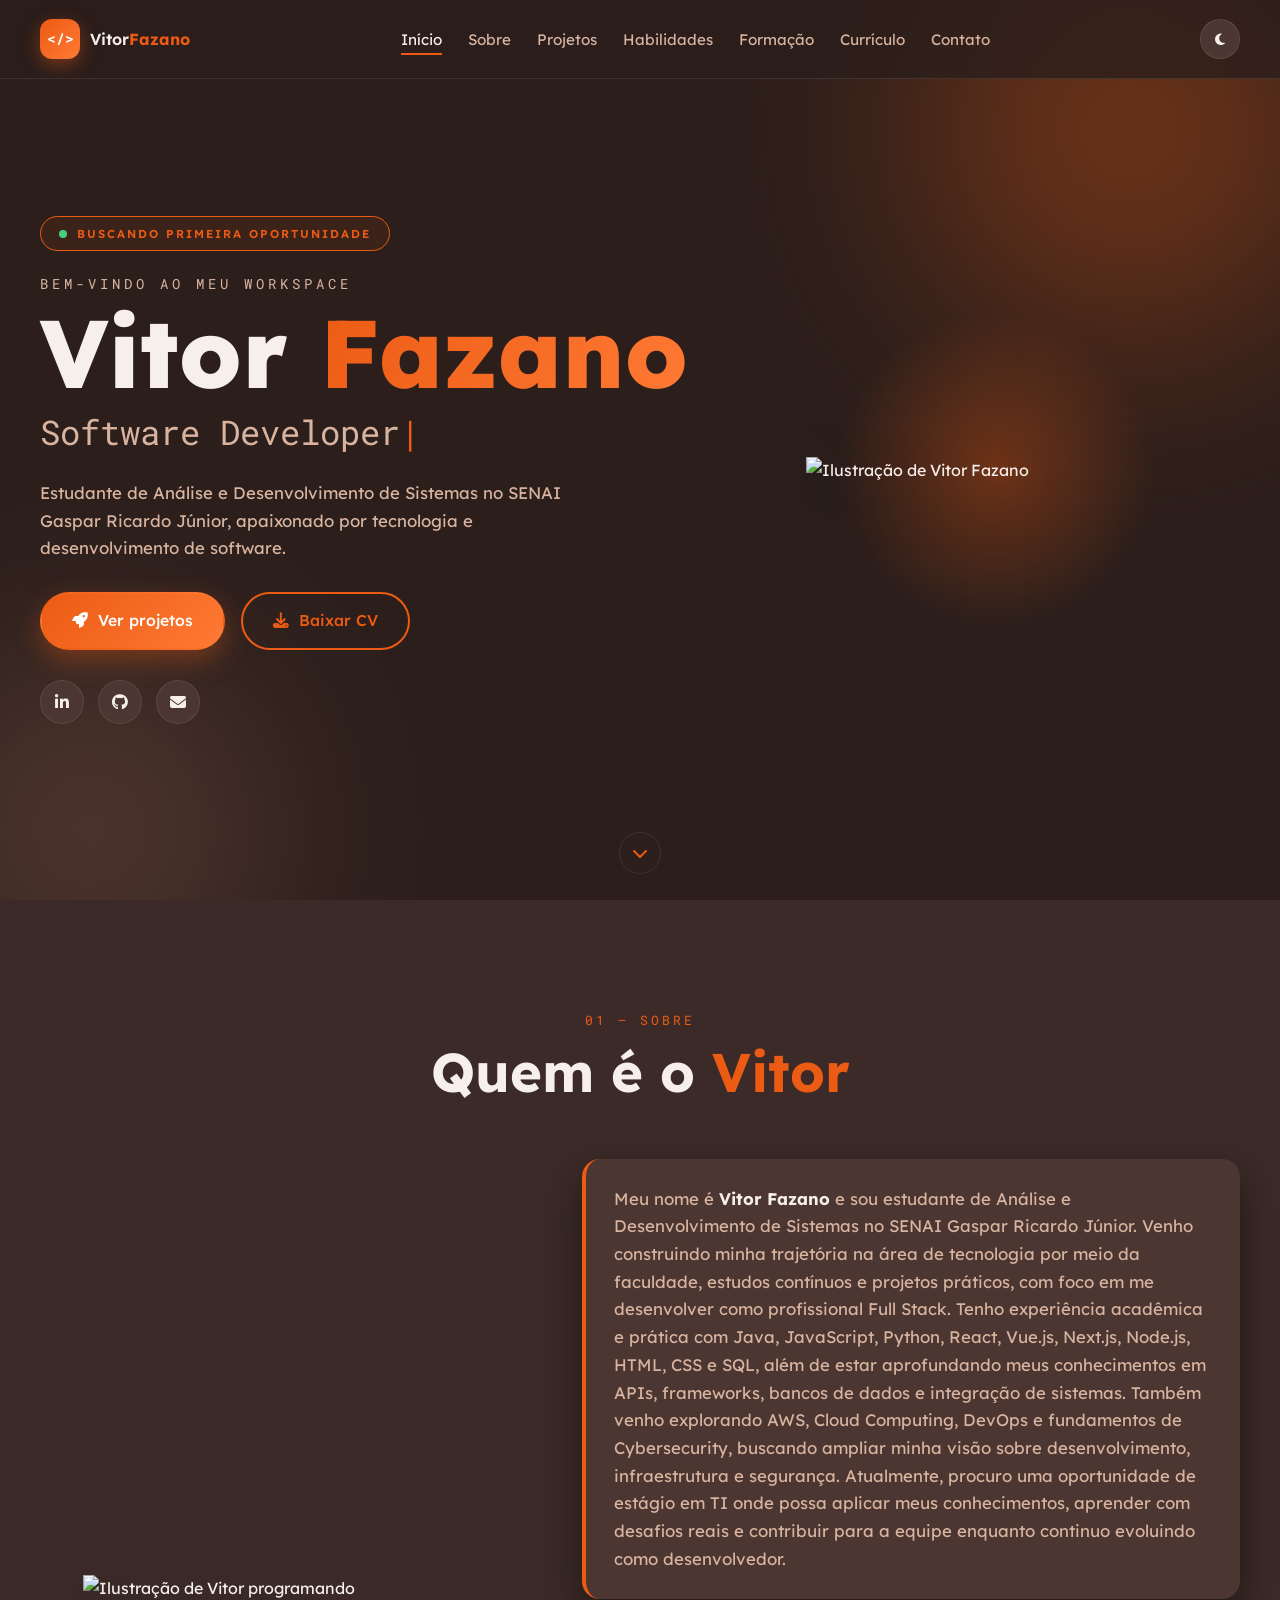
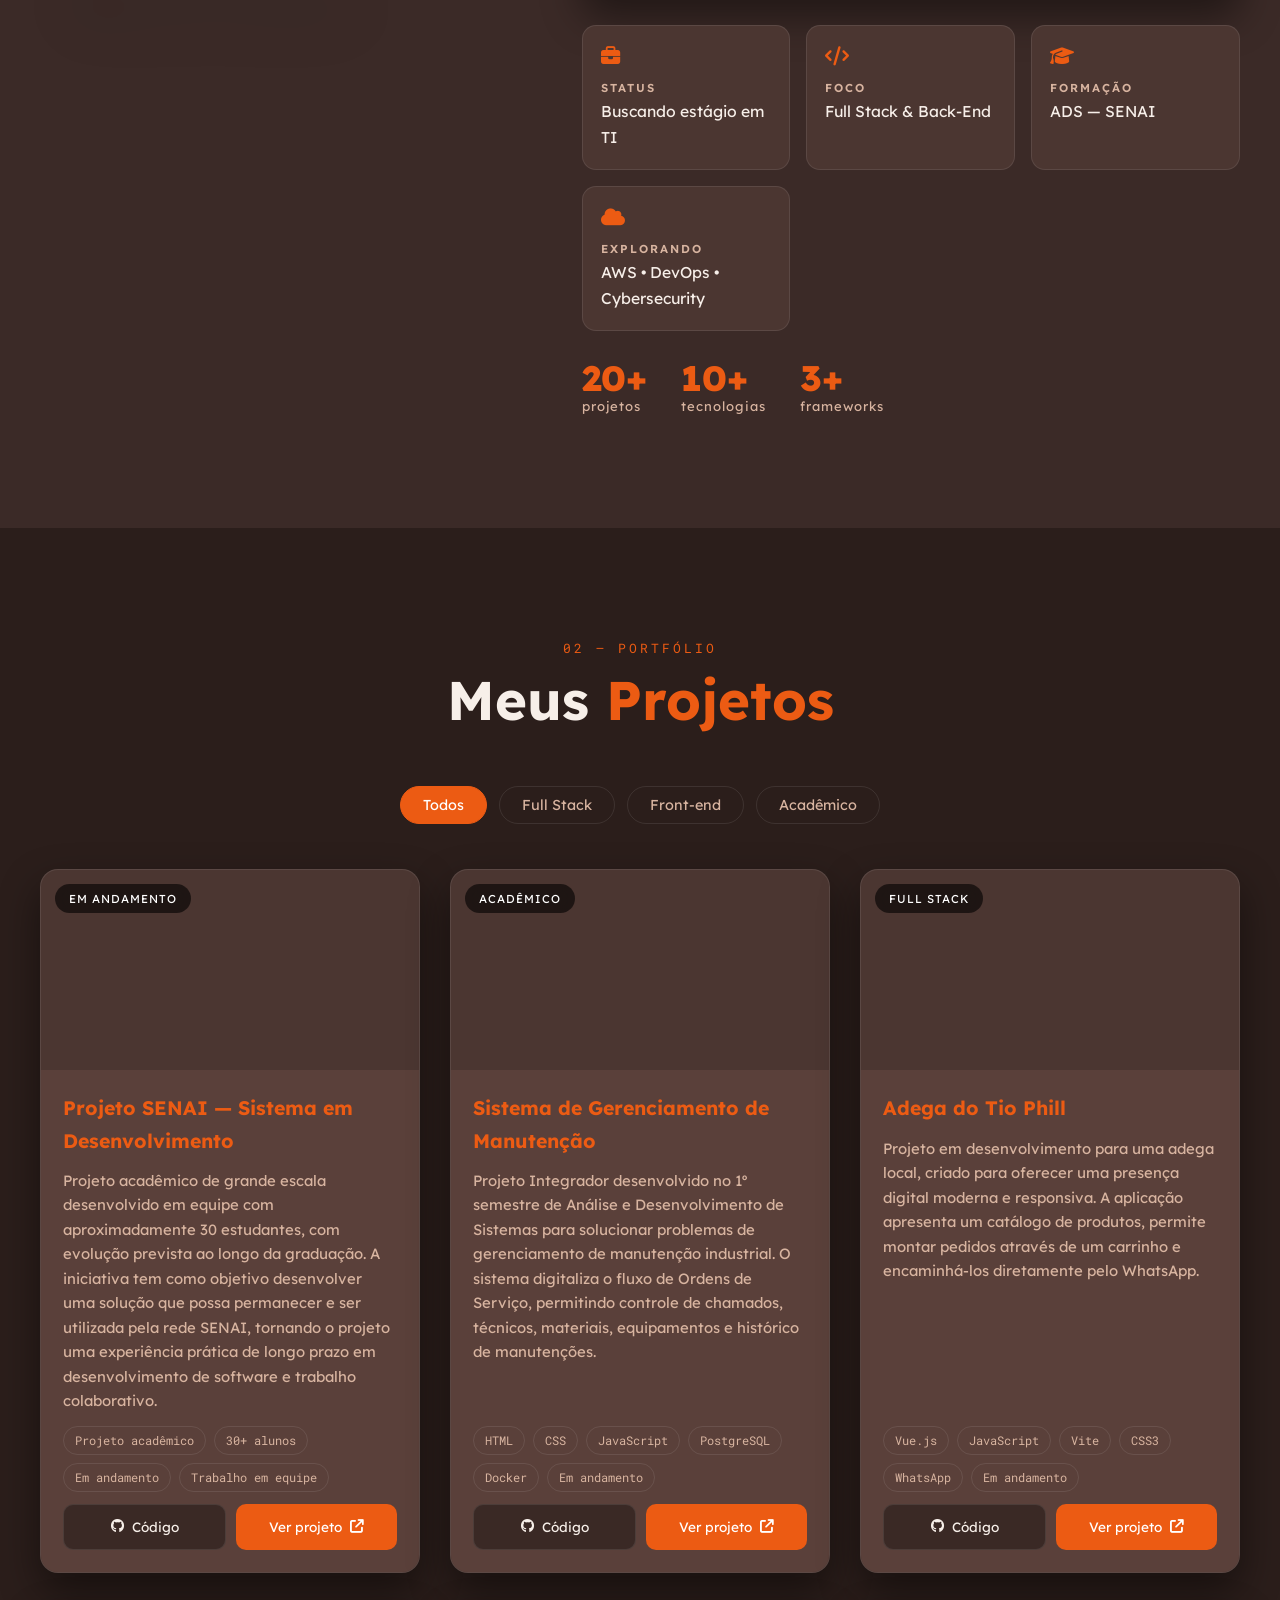
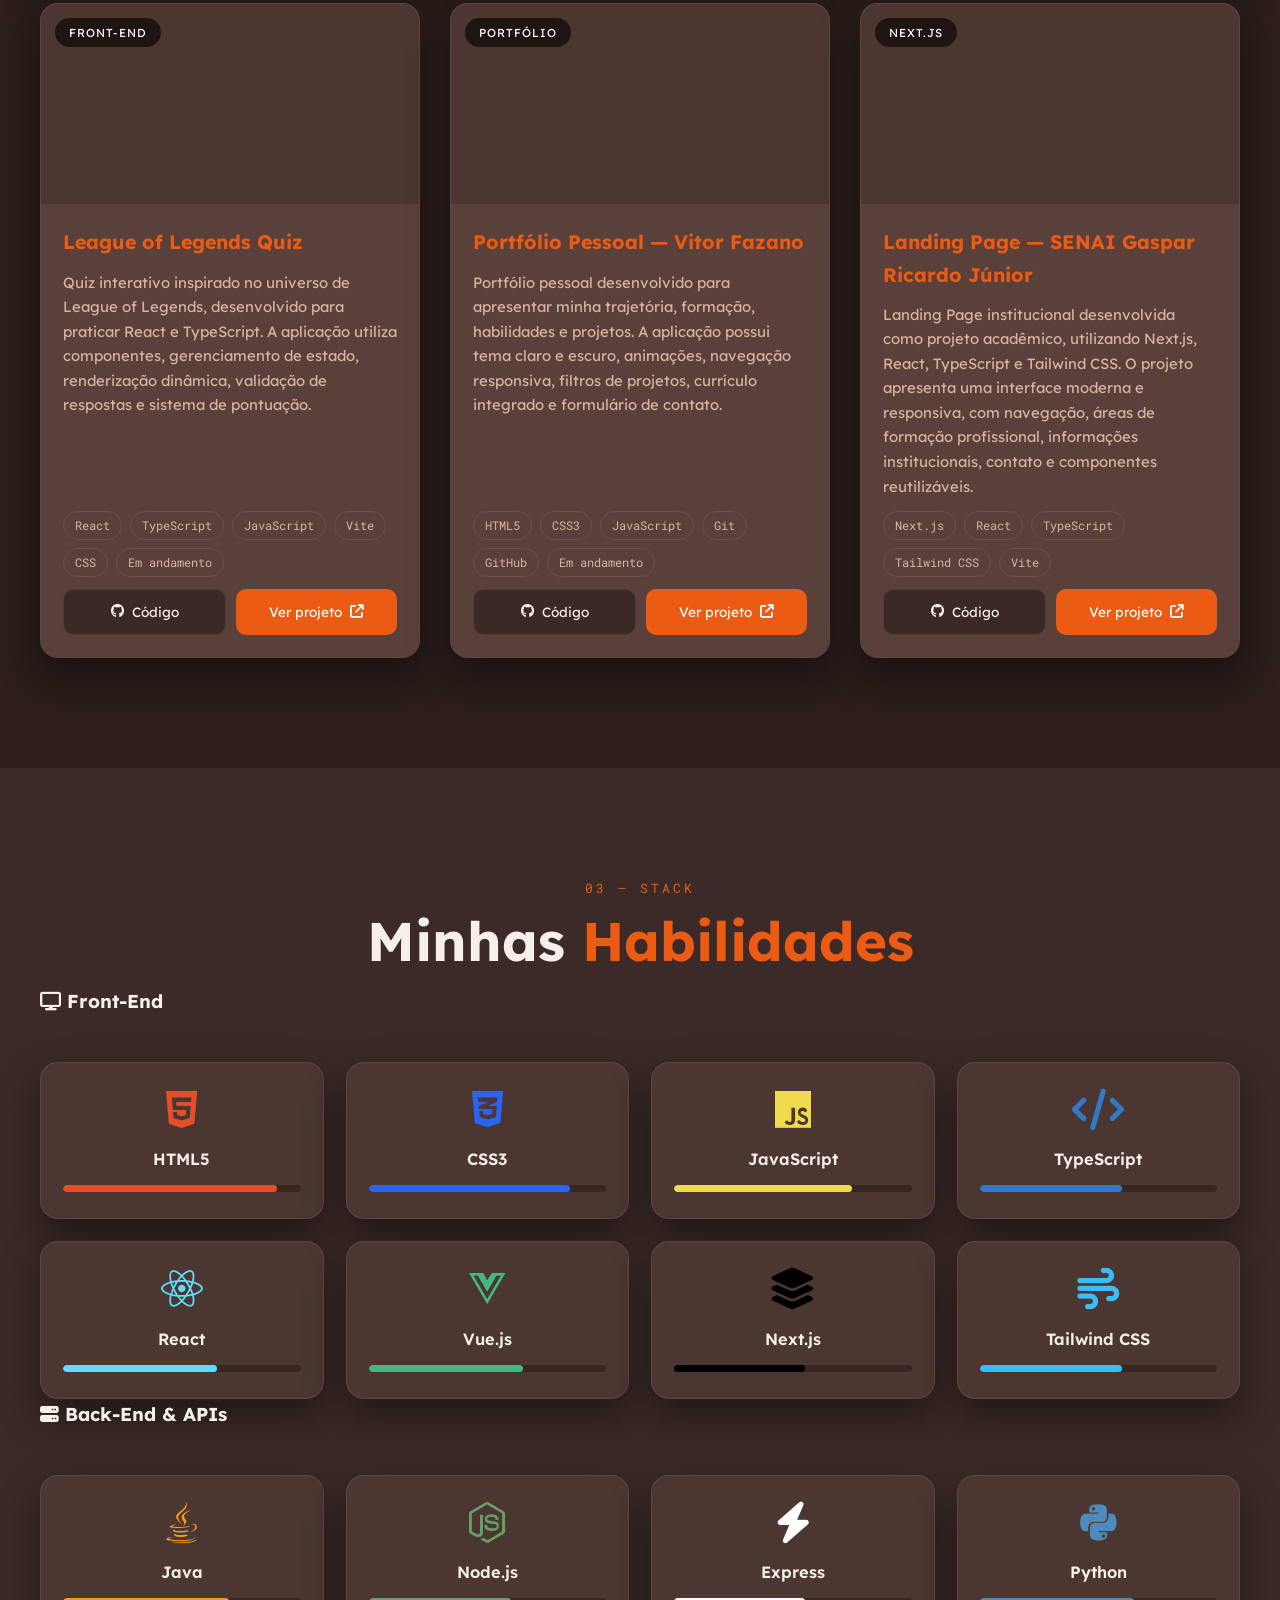
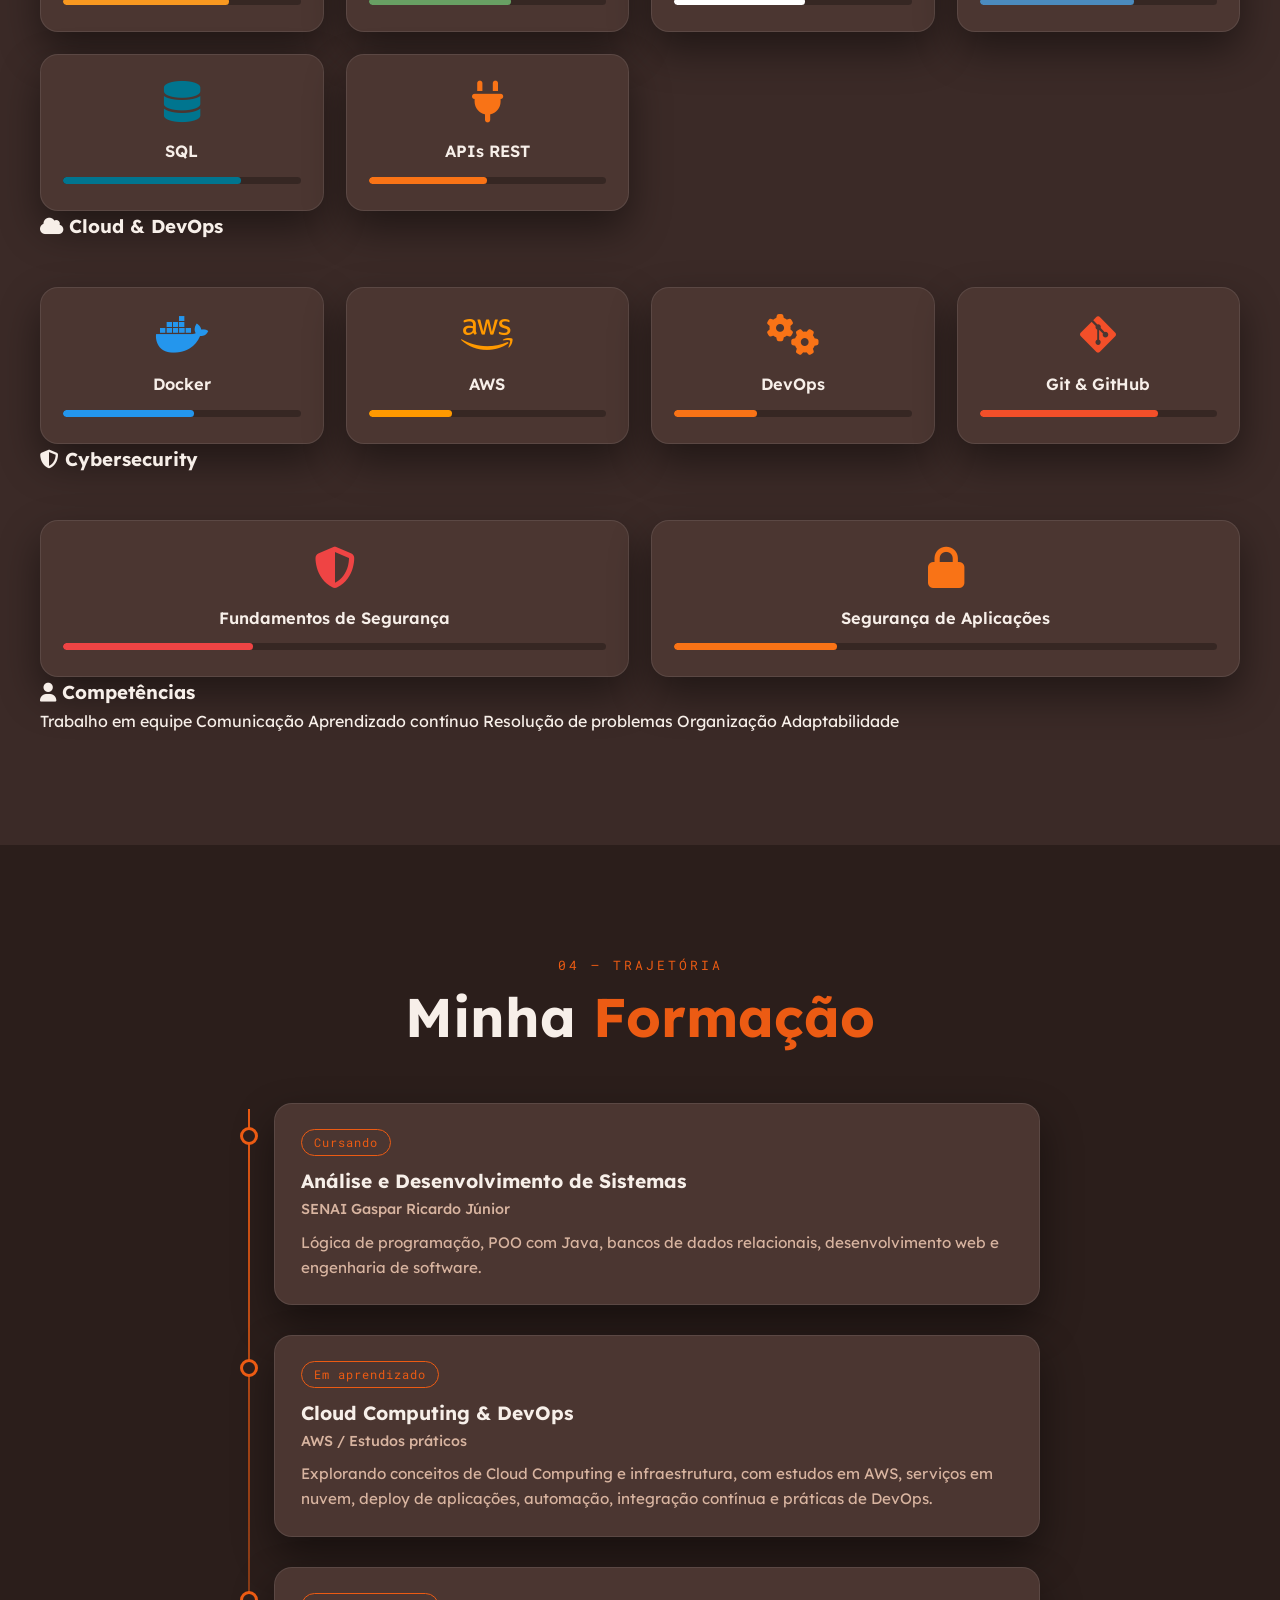
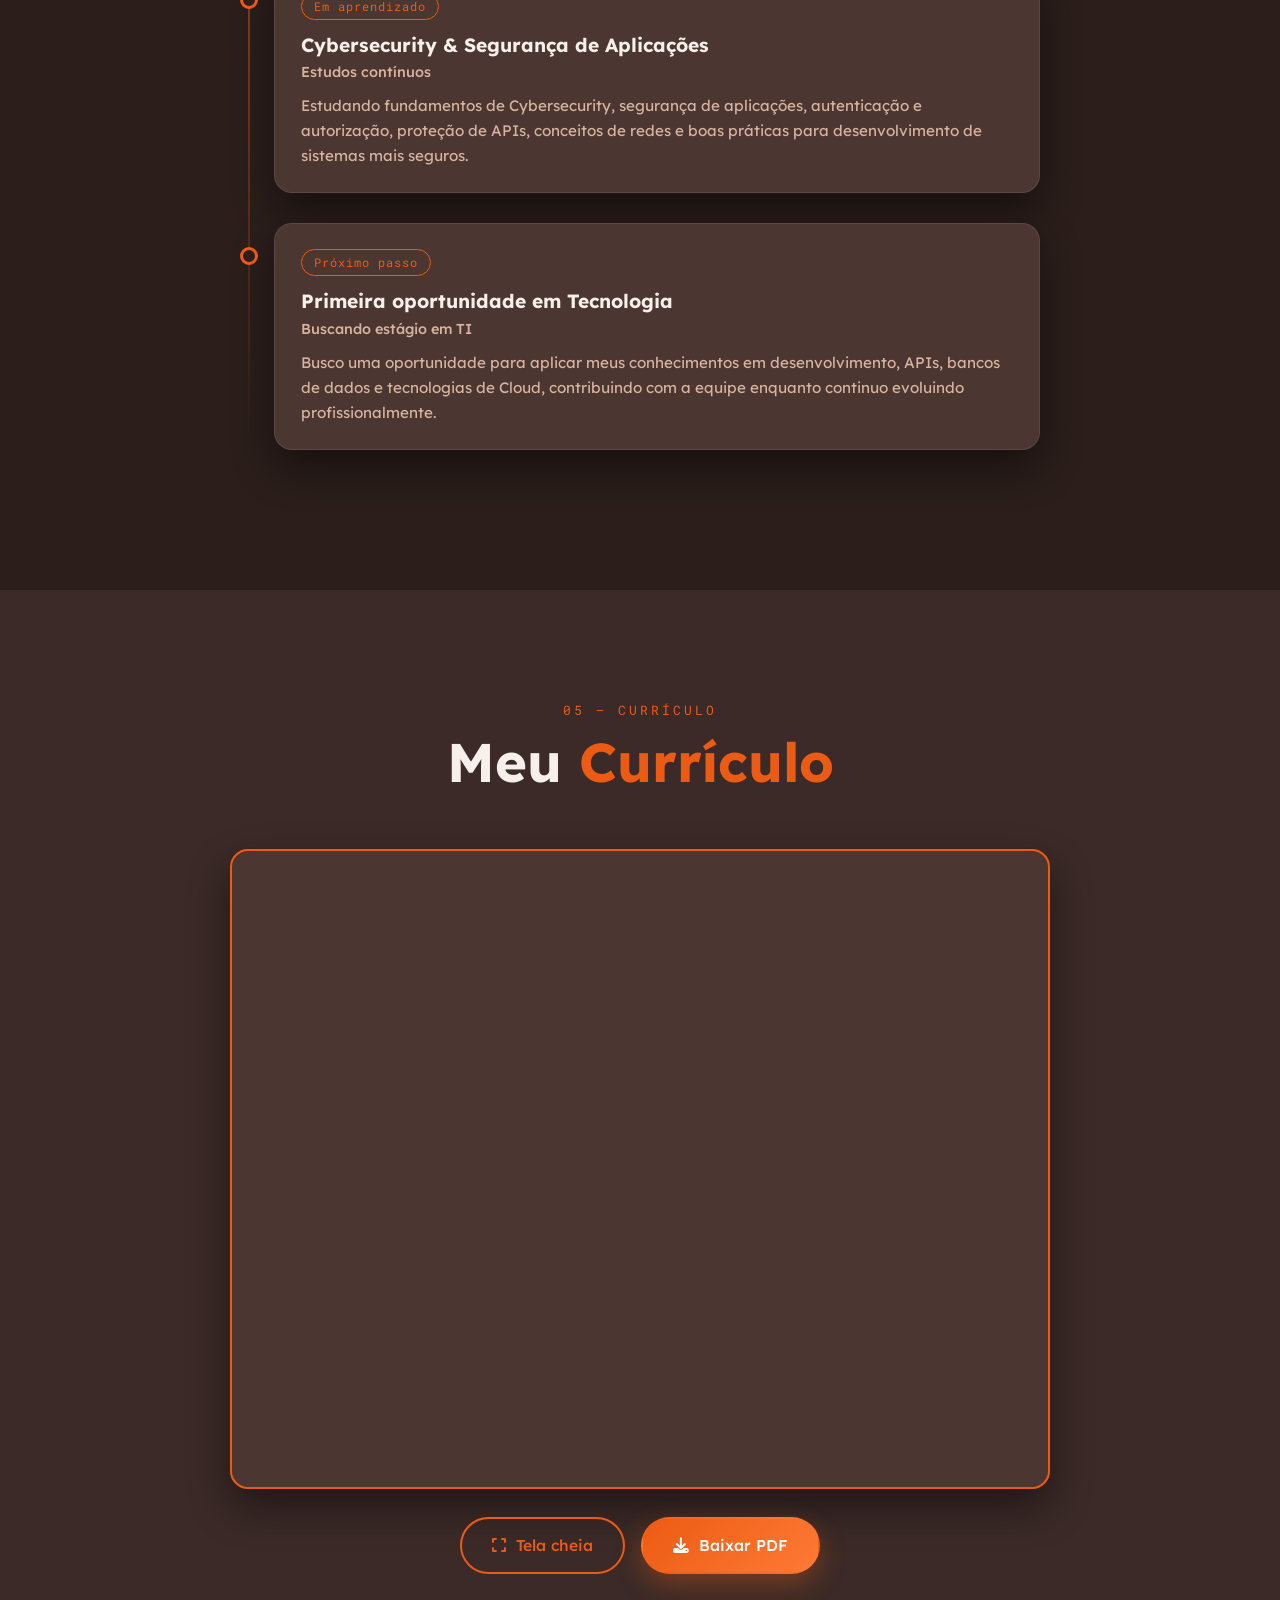
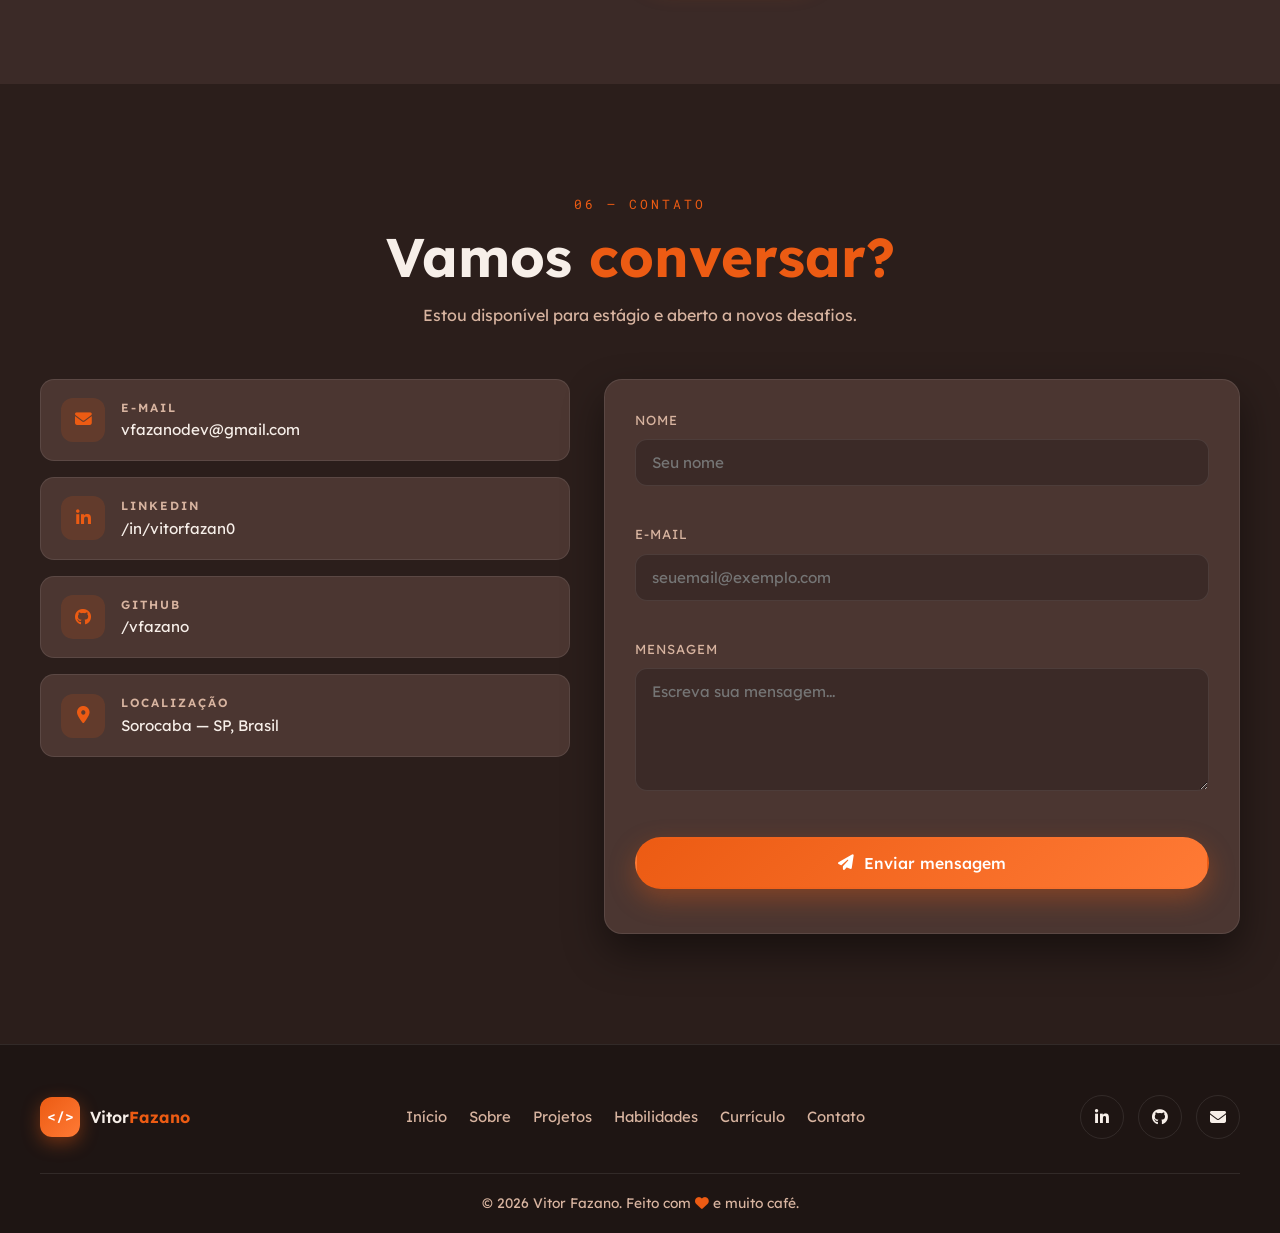
==== commit 84e742be: "2.2.1 - feat: pequena alteracao no email" ====
--- a/PortifolioFazano/index.html
+++ b/PortifolioFazano/index.html
@@ -852,7 +852,7 @@
                             <i class="fa-solid fa-envelope"></i>
                             <div>
                                 <h4>E-mail</h4>
-                                <p>vfazanode@gmail.com</p>
+                                <p>vfazanodev@gmail.com</p>
                             </div>
                         </a>
                         <a class="contato-item" href="https://www.linkedin.com/in/vitorfazan0/" target="_blank" rel="noopener">
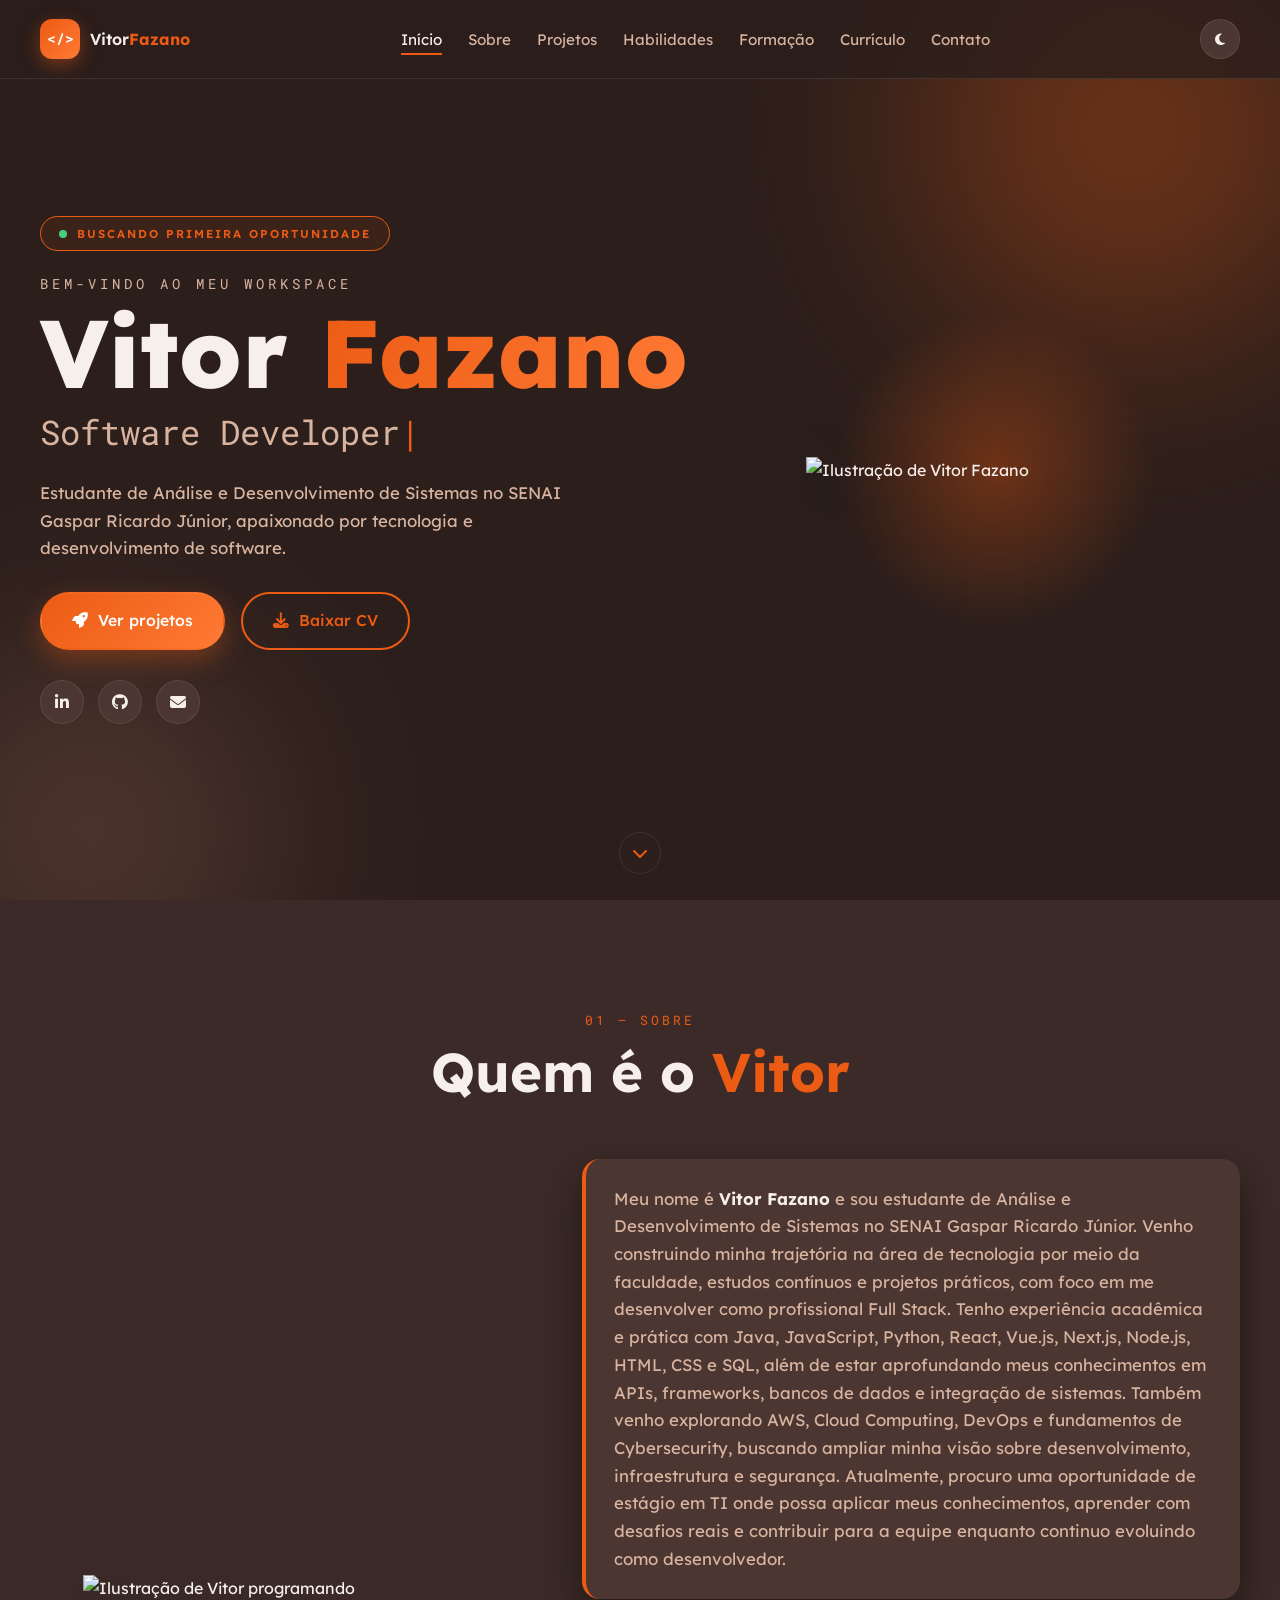
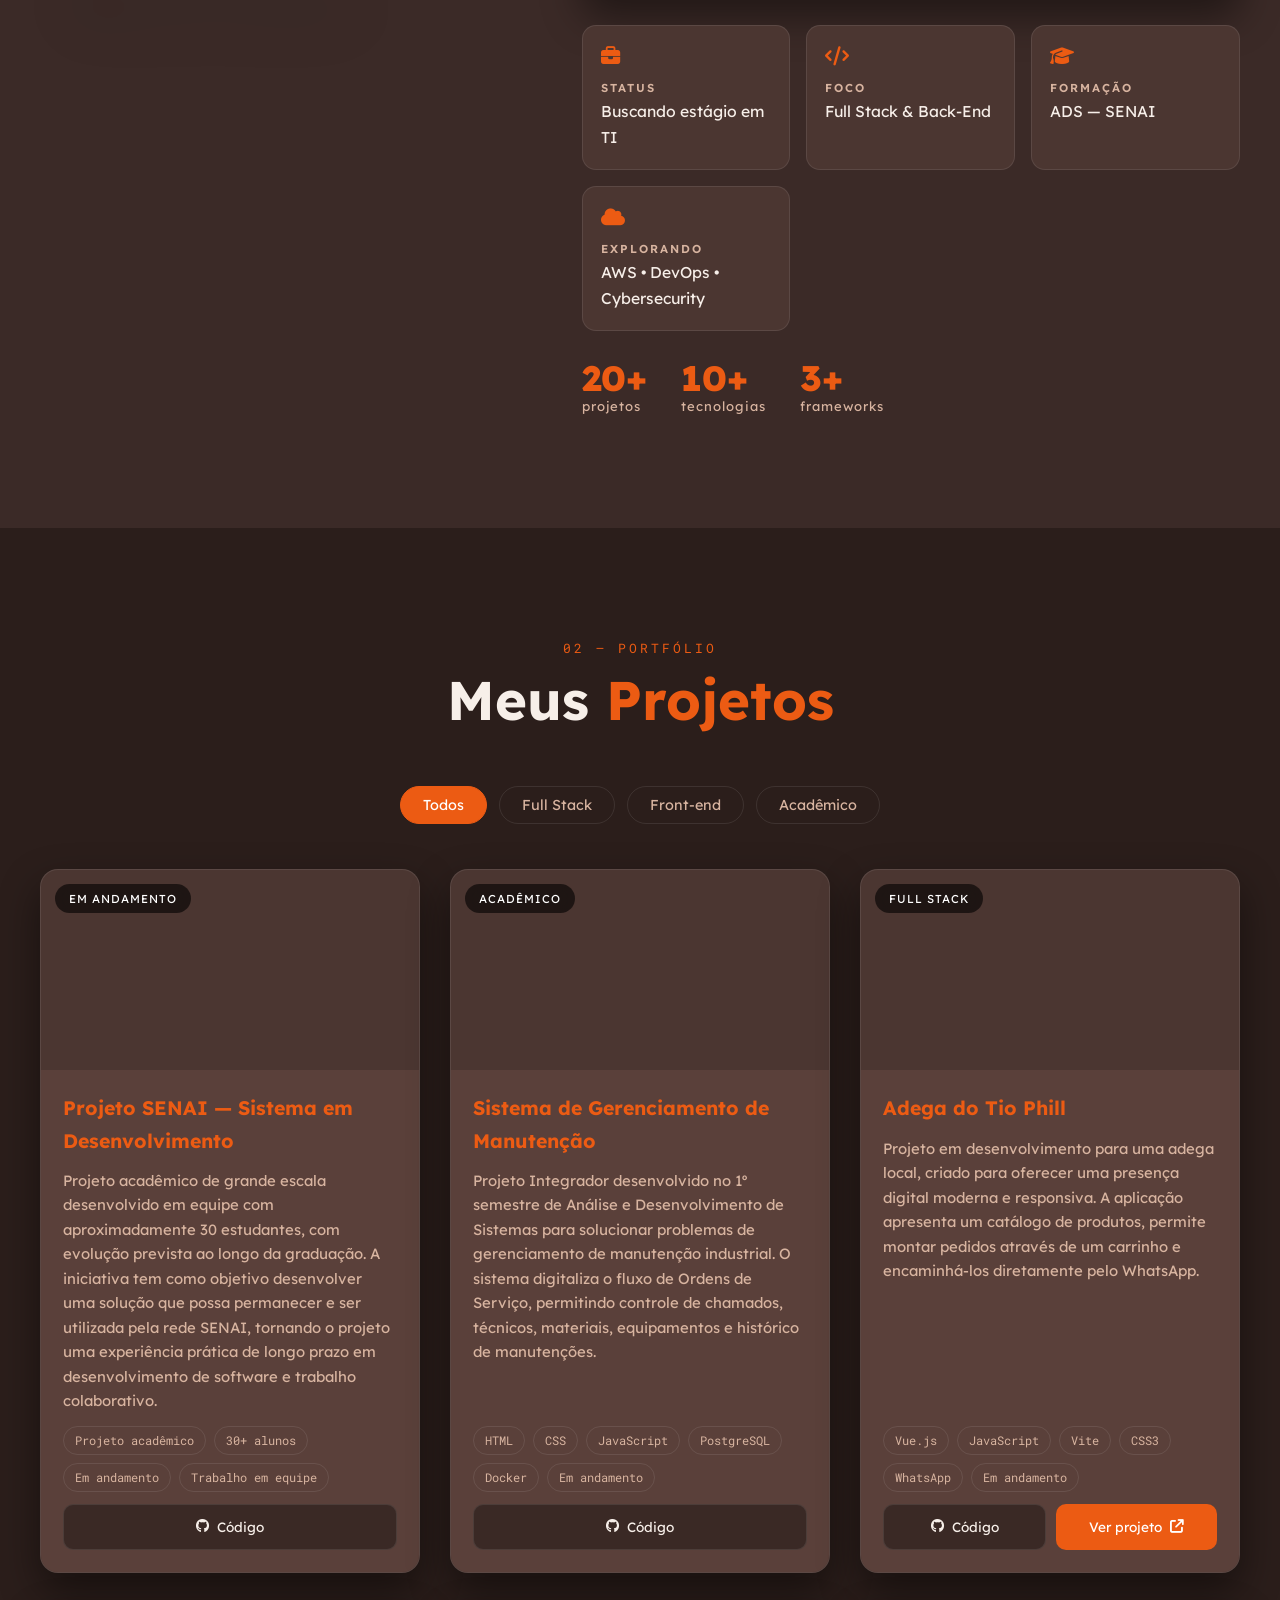
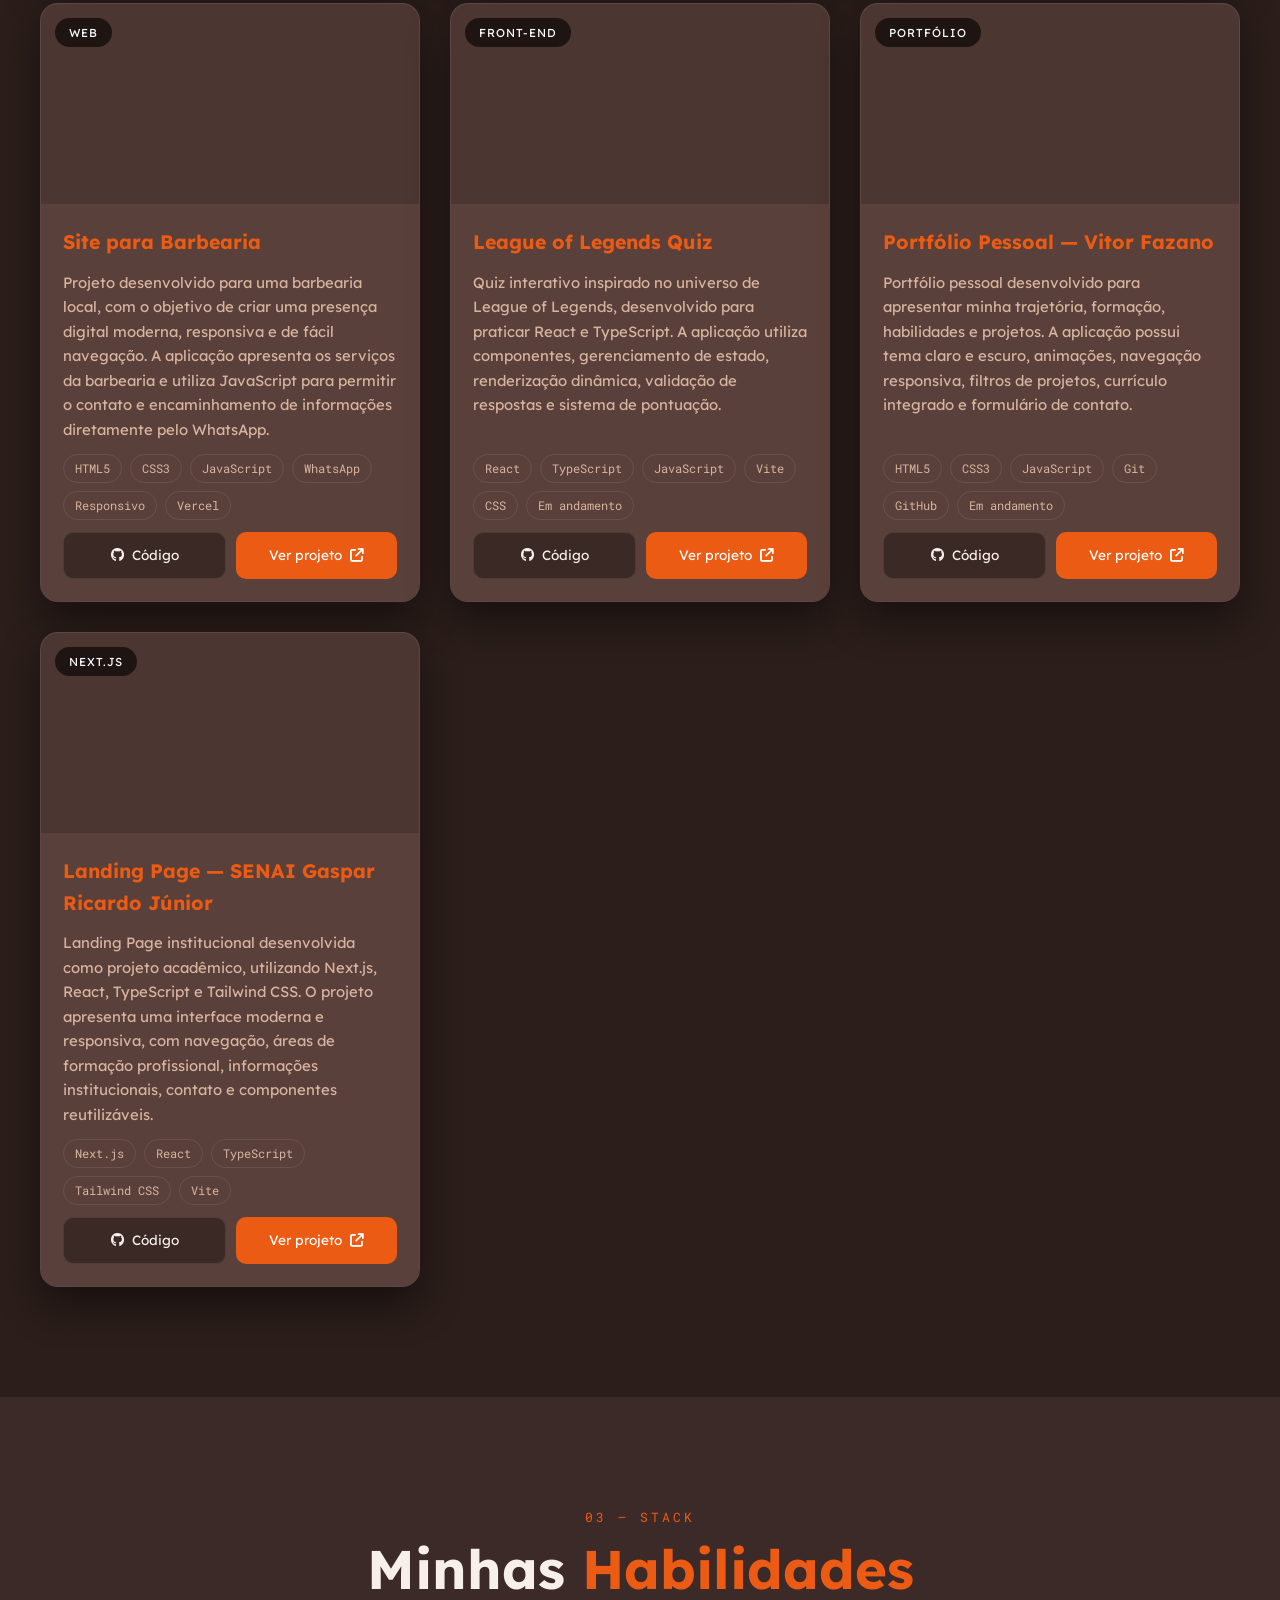
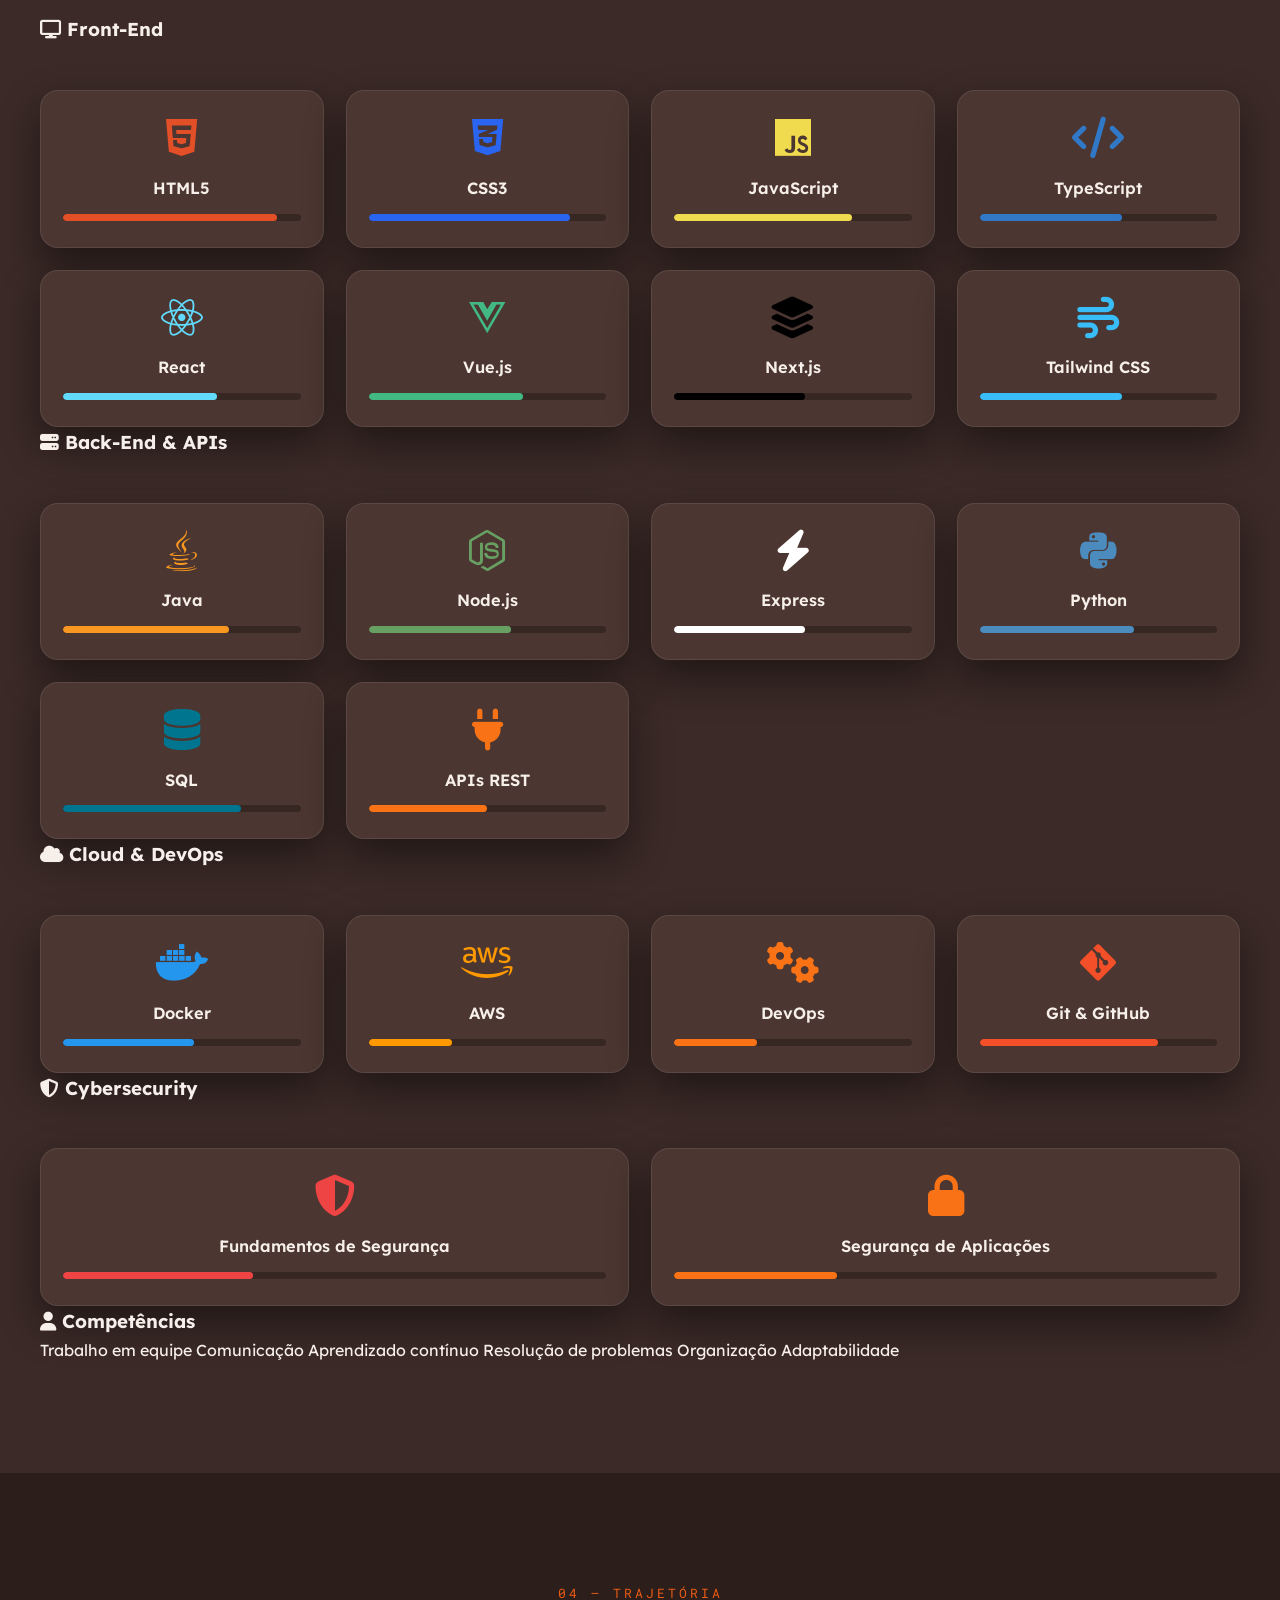
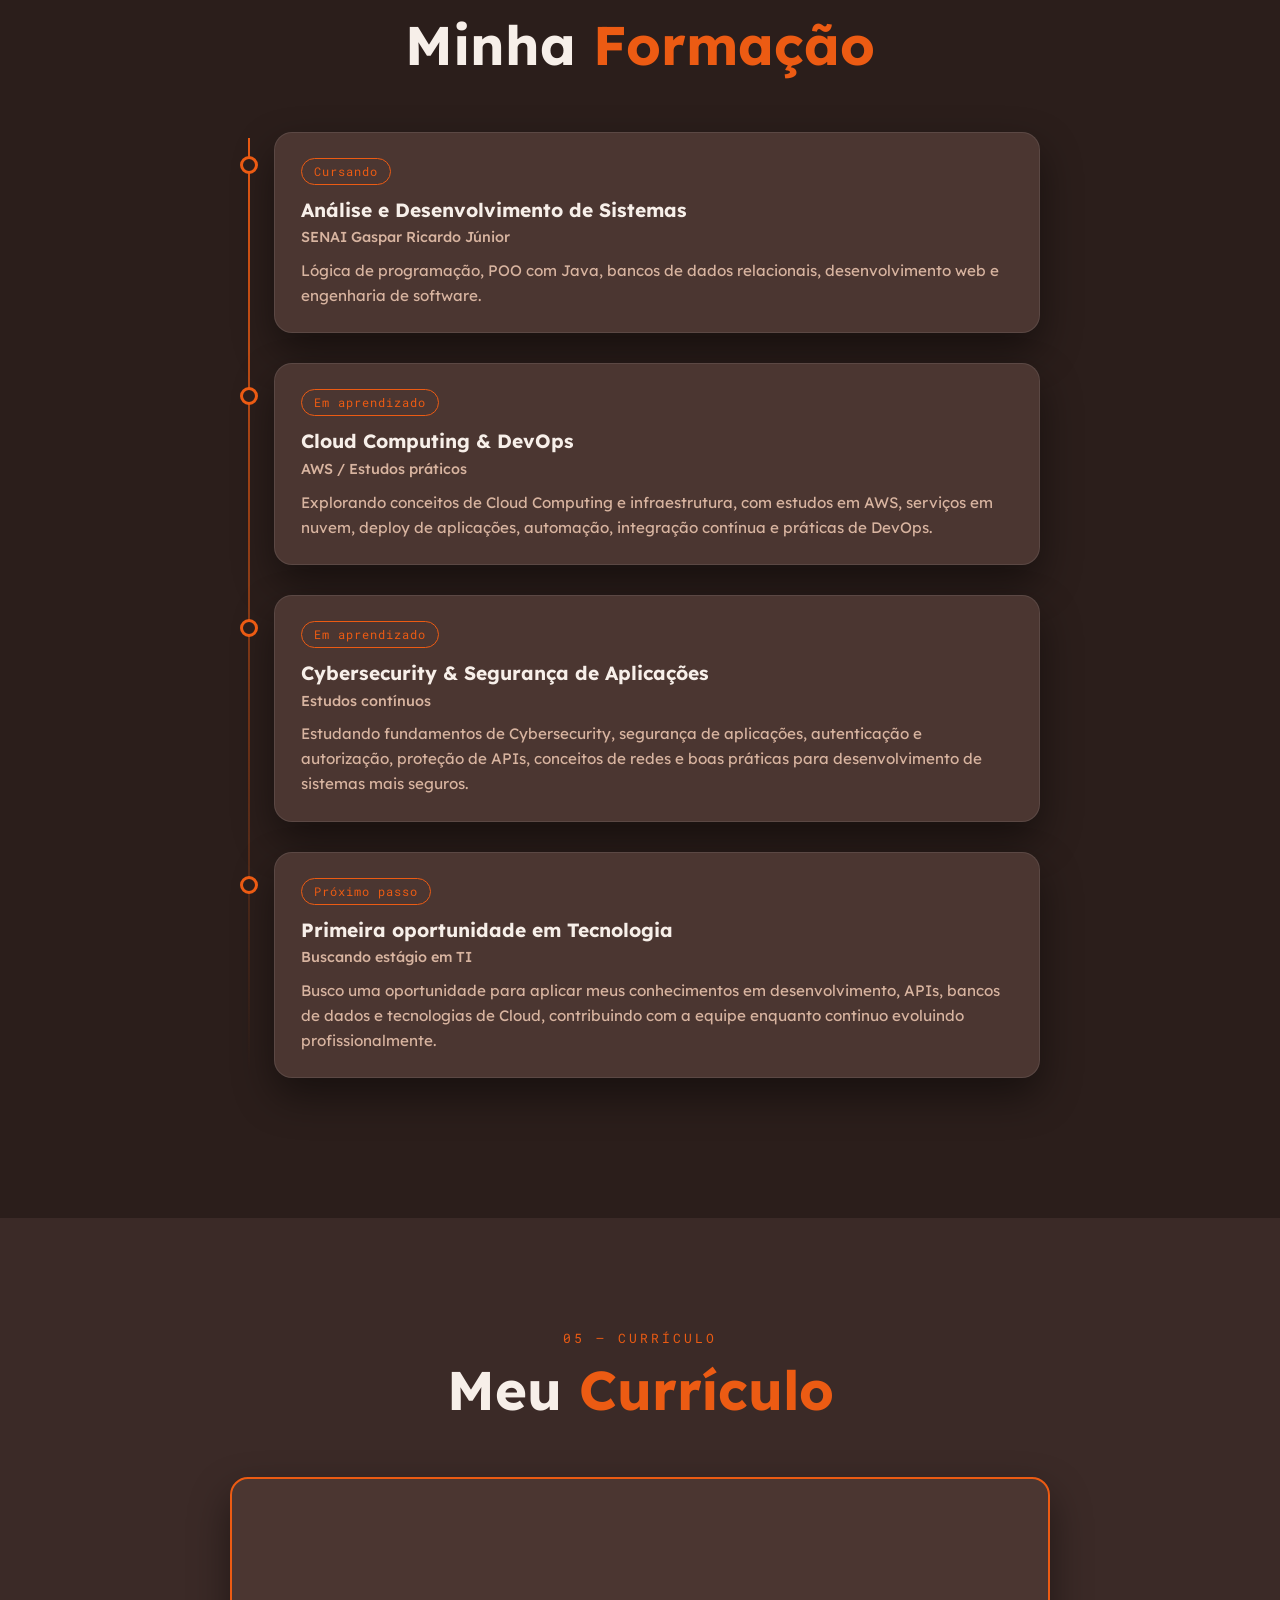
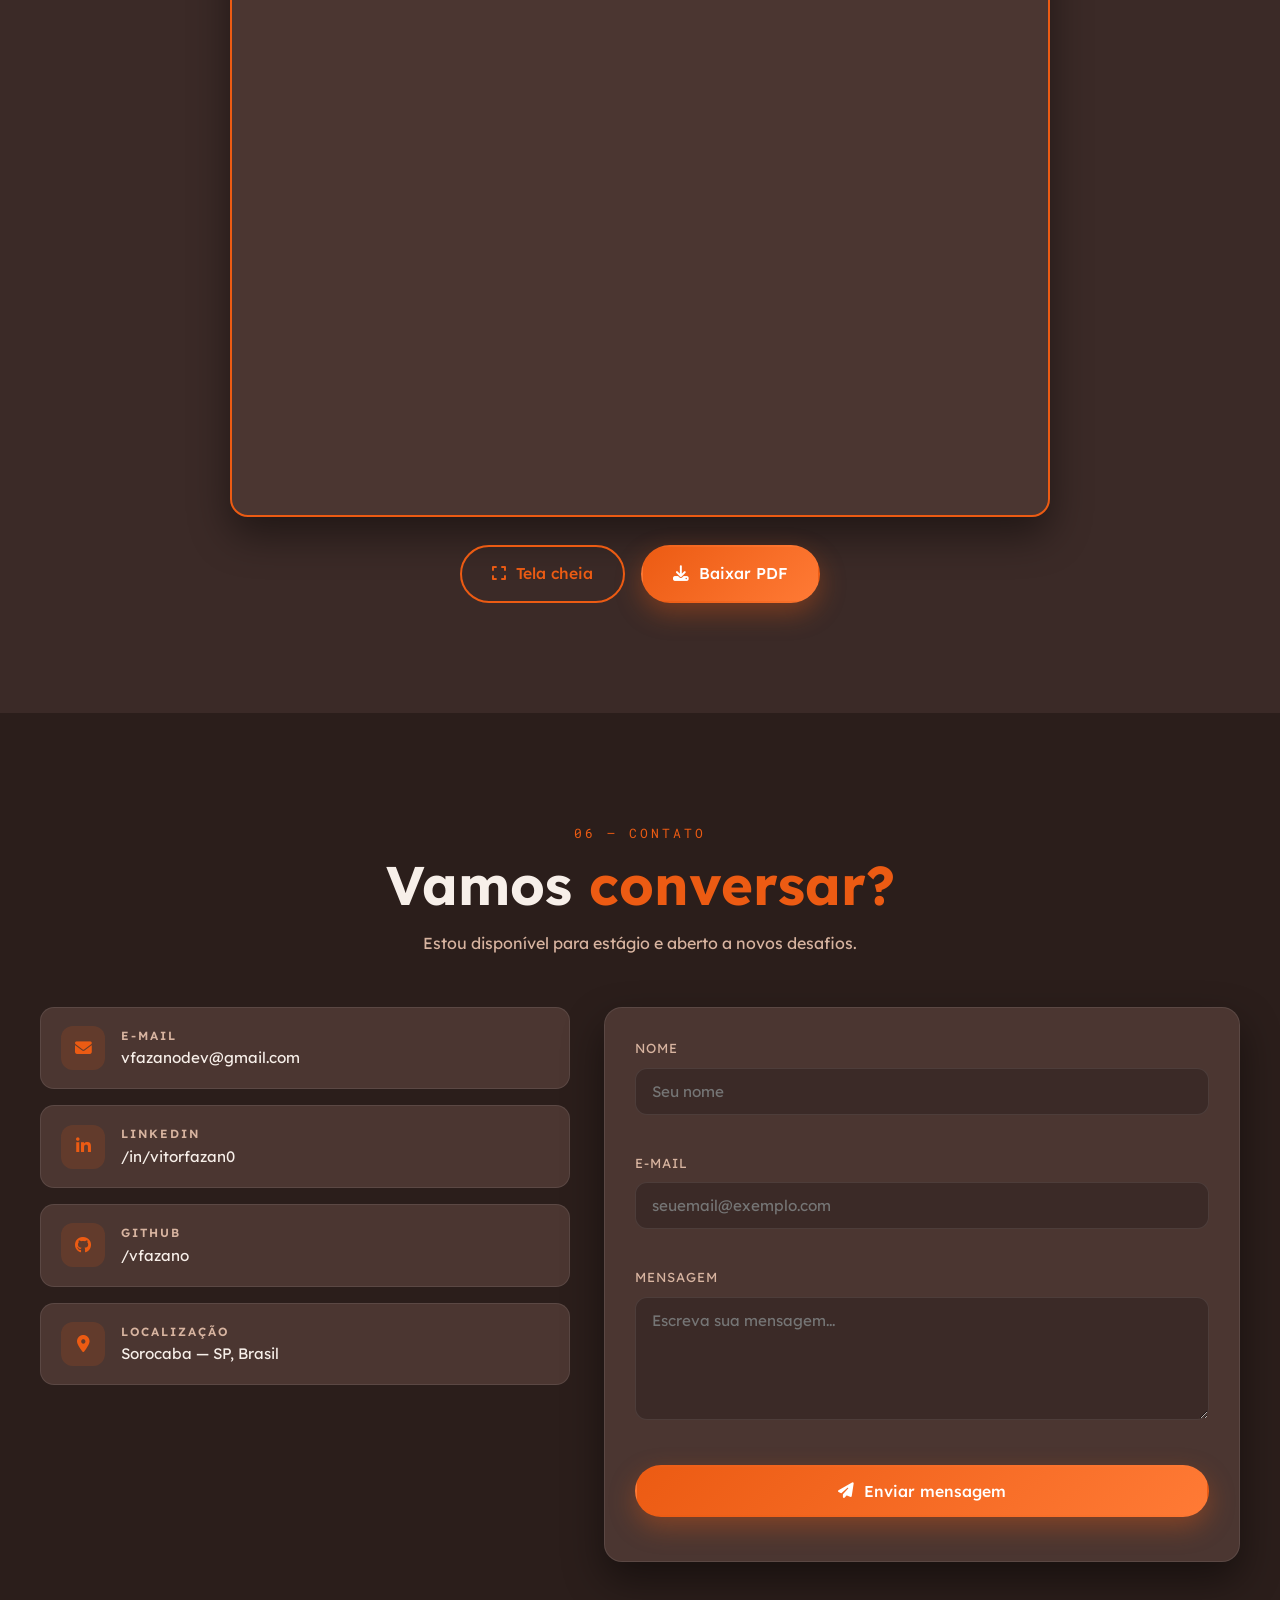
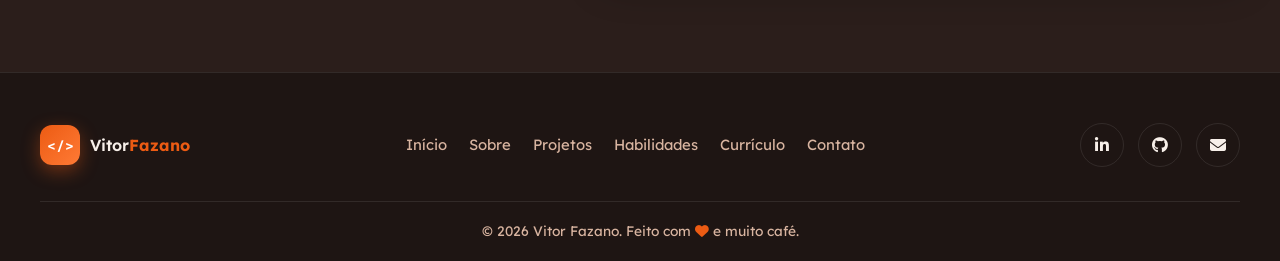
==== commit 94cde772: "2.4.1 - feat: add de novos projetos e linkagem de projetos com o vercel" ====
--- a/PortifolioFazano/index.html
+++ b/PortifolioFazano/index.html
@@ -198,11 +198,11 @@
             </button>
                 </div>
 
-
+                <!-- ============ Projeto SENAI-Gaspar-Ricardo-Junior ============ -->
                 <div class="container-projetos" id="gridProjetos">
                     <article class="card-projeto" data-cat="web" data-reveal>
 
-                        <div class="card-img" style="background-image:url('img/projeto-senai.png')">
+                        <div class="card-img" style="background-image:url('/Portifolio-Fazano/PortifolioFazano/img/UniSenai.png')">
                             <span class="card-badge">Em andamento</span>
                         </div>
 
@@ -224,14 +224,11 @@
 
                             <div class="botoes">
 
-                                <a href="#" class="btn-card github" target="_blank" rel="noopener">
+                                <a href="https://github.com/UniSENAI-Sorocaba" class="btn-card github" target="_blank" rel="noopener">
                                     <i class="fa-brands fa-github"></i> Código
                                 </a>
 
-                                <a href="#" class="btn-card site" target="_blank" rel="noopener">
-                Ver projeto
-                <i class="fa-solid fa-arrow-up-right-from-square"></i>
-            </a>
+
 
                             </div>
 
@@ -246,7 +243,7 @@
 
                     <article class="card-projeto" data-cat="academico" data-reveal>
 
-                        <div class="card-img" style="background-image: url('img/projeto-dilly.png')">
+                        <div class="card-img" style="background-image: url('/Portifolio-Fazano/PortifolioFazano/img/SGMprojeto.png')">
                             <span class="card-badge">
                         Acadêmico
                     </span>
@@ -278,10 +275,6 @@
                                     <i class="fa-brands fa-github"></i> Código
                                 </a>
 
-                                <a href="#" class="btn-card site" target="_blank" rel="noopener">
-                            Ver projeto
-                            <i class="fa-solid fa-arrow-up-right-from-square"></i>
-                        </a>
 
                             </div>
 
@@ -297,7 +290,7 @@
 
                     <article class="card-projeto" data-cat="fullstack" data-reveal>
 
-                        <div class="card-img" style="background-image: url('img/projeto-adega.png')">
+                        <div class="card-img" style="background-image: url('/Portifolio-Fazano/PortifolioFazano/img/adega\ tio.png')">
                             <span class="card-badge">
                         Full Stack
                     </span>
@@ -324,11 +317,11 @@
 
                             <div class="botoes">
 
-                                <a href="#" class="btn-card github" target="_blank" rel="noopener">
+                                <a href="https://github.com/vfazano/Adega-do-Tio-Phill" class="btn-card github" target="_blank" rel="noopener">
                                     <i class="fa-brands fa-github"></i> Código
                                 </a>
 
-                                <a href="#" class="btn-card site" target="_blank" rel="noopener">
+                                <a href="https://adega-do-tio-phill-2yen.vercel.app" class="btn-card site" target="_blank" rel="noopener">
                             Ver projeto
                             <i class="fa-solid fa-arrow-up-right-from-square"></i>
                         </a>
@@ -339,6 +332,55 @@
 
                     </article>
 
+                    <article class="card-projeto" data-cat="web" data-reveal>
+
+                        <div class="card-img" style="background-image: url('/Portifolio-Fazano/PortifolioFazano/img/image.png')">
+
+                            <span class="card-badge">
+                                 Web
+                            </span>
+
+                        </div>
+
+                        <div class="card-info">
+
+                            <h3>
+                                Site para Barbearia
+                            </h3>
+
+                            <p>
+                                Projeto desenvolvido para uma barbearia local, com o objetivo de criar uma presença digital moderna, responsiva e de fácil navegação. A aplicação apresenta os serviços da barbearia e utiliza JavaScript para permitir o contato e encaminhamento de informações
+                                diretamente pelo WhatsApp.
+                            </p>
+
+                            <div class="tags">
+
+                                <span>HTML5</span>
+                                <span>CSS3</span>
+                                <span>JavaScript</span>
+                                <span>WhatsApp</span>
+                                <span>Responsivo</span>
+                                <span>Vercel</span>
+
+                            </div>
+
+                            <div class="botoes">
+
+                                <a href="https://github.com/vfazano/bryan-barber/tree/master" class="btn-card github" target="_blank" rel="noopener">
+                                    <i class="fa-brands fa-github"></i> Código
+                                </a>
+
+                                <a href="https://bryan-barber.vercel.app" class="btn-card site" target="_blank" rel="noopener">
+                                        Ver projeto
+                                    <i class="fa-solid fa-arrow-up-right-from-square"></i>
+                                </a>
+
+                            </div>
+
+                        </div>
+
+                    </article>
+
 
 
                     <!-- ================================================= -->
@@ -347,7 +389,7 @@
 
                     <article class="card-projeto" data-cat="frontend" data-reveal>
 
-                        <div class="card-img" style="background-image: url('img/projeto-lol.png')">
+                        <div class="card-img" style="background-image: url('/Portifolio-Fazano/PortifolioFazano/img/Quiz\ legue.png')">
                             <span class="card-badge">
                         Front-end
                     </span>
@@ -374,11 +416,11 @@
 
                             <div class="botoes">
 
-                                <a href="#" class="btn-card github" target="_blank" rel="noopener">
+                                <a href="https://github.com/vfazano/LeagueOfLegendsQuizPage" class="btn-card github" target="_blank" rel="noopener">
                                     <i class="fa-brands fa-github"></i> Código
                                 </a>
 
-                                <a href="#" class="btn-card site" target="_blank" rel="noopener">
+                                <a href="https://league-of-legends-quiz-page.vercel.app" class="btn-card site" target="_blank" rel="noopener">
                             Ver projeto
                             <i class="fa-solid fa-arrow-up-right-from-square"></i>
                         </a>
@@ -397,7 +439,7 @@
 
                     <article class="card-projeto" data-cat="frontend" data-reveal>
 
-                        <div class="card-img" style="background-image: url('/Portifolio-Fazano/PortifolioFazano/img/Captura\ de\ tela\ 2026-09-11\ 150222.png')">
+                        <div class="card-img" style="background-image: url('/Portifolio-Fazano/PortifolioFazano/img/portifolioimg.png')">
                             <span class="card-badge">
                         Portfólio
                     </span>
@@ -445,7 +487,7 @@
 
                     <article class="card-projeto" data-cat="framework" data-reveal>
 
-                        <div class="card-img" style="background-image: url('img/projeto-senai.png')">
+                        <div class="card-img" style="background-image: url('/Portifolio-Fazano/PortifolioFazano/img/senai\ lage\ page\ projeto.png')">
                             <span class="card-badge">
             Next.js
         </span>
@@ -477,7 +519,7 @@
                                     <i class="fa-brands fa-github"></i> Código
                                 </a>
 
-                                <a href="#" class="btn-card site" target="_blank" rel="noopener">
+                                <a href="https://senai-gaspar-ricardo-junior-projeto.vercel.app" class="btn-card site" target="_blank" rel="noopener">
                 Ver projeto
                 <i class="fa-solid fa-arrow-up-right-from-square"></i>
             </a>
